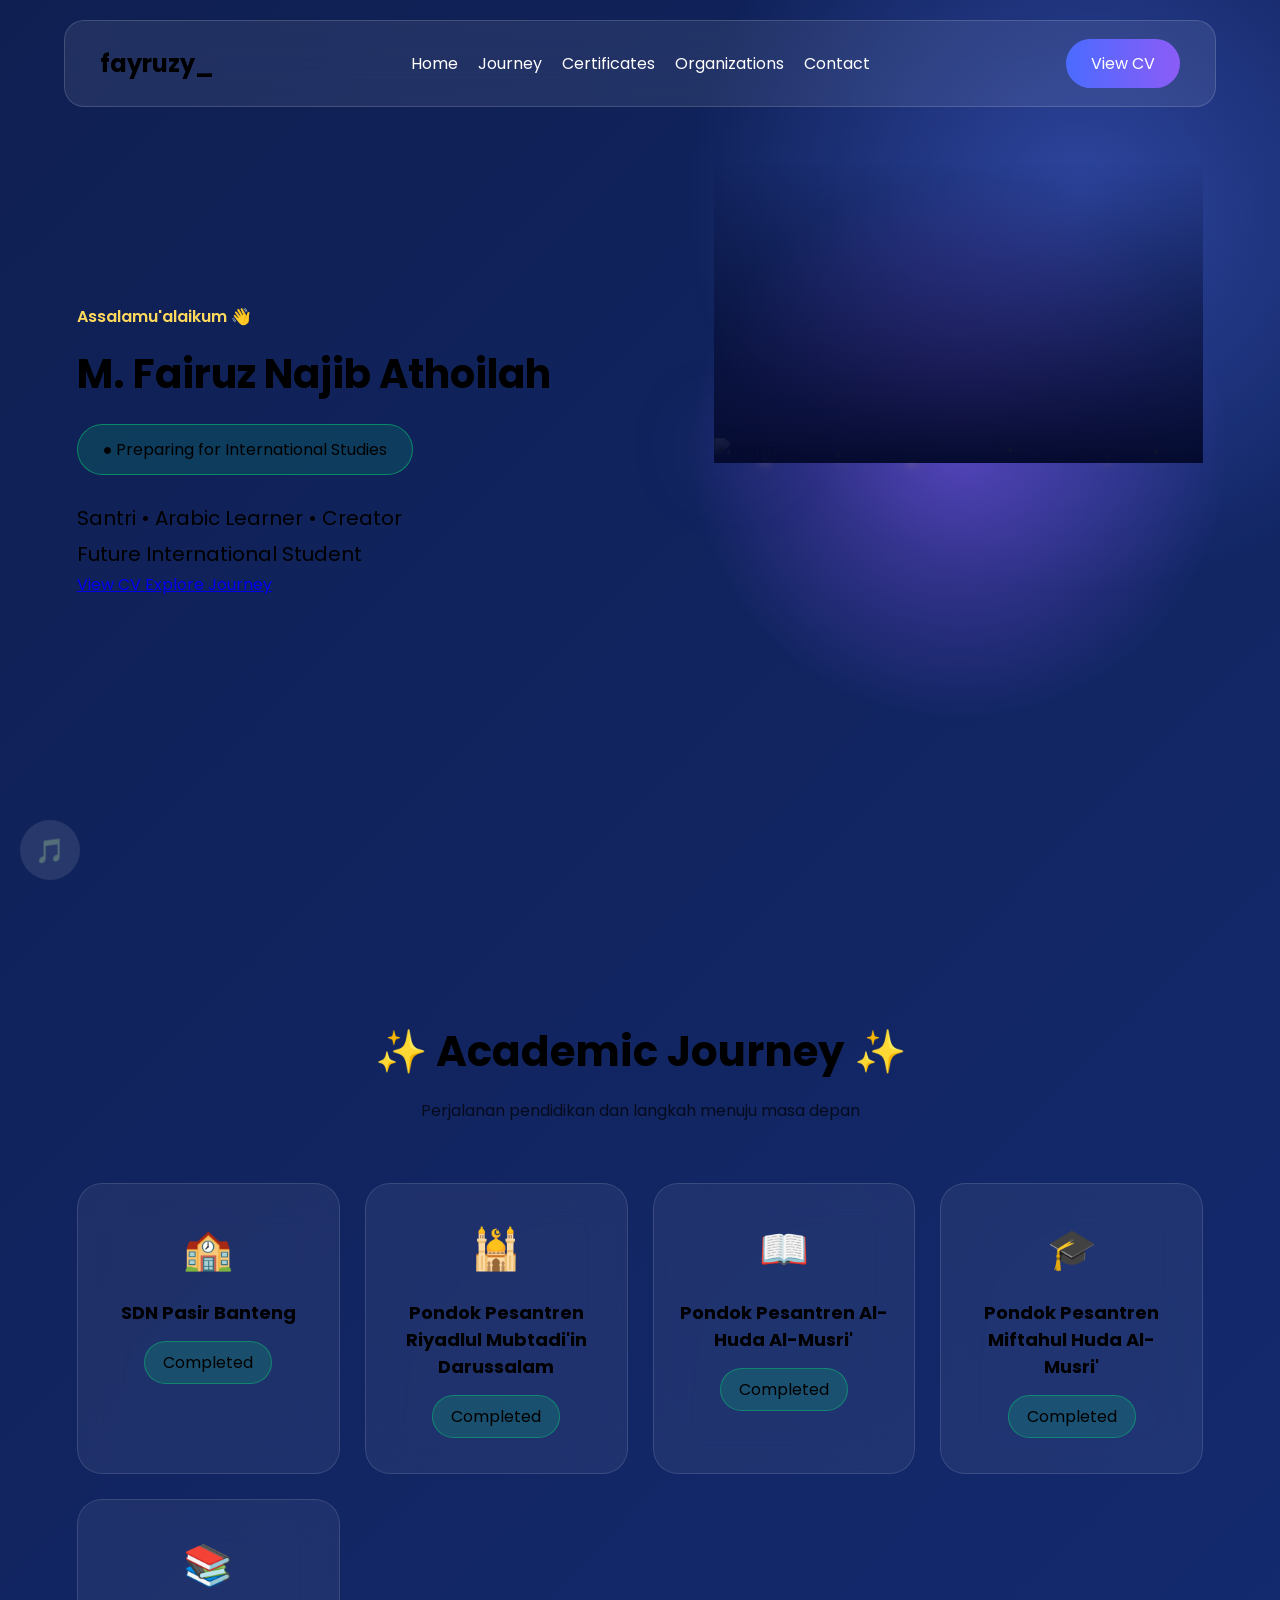
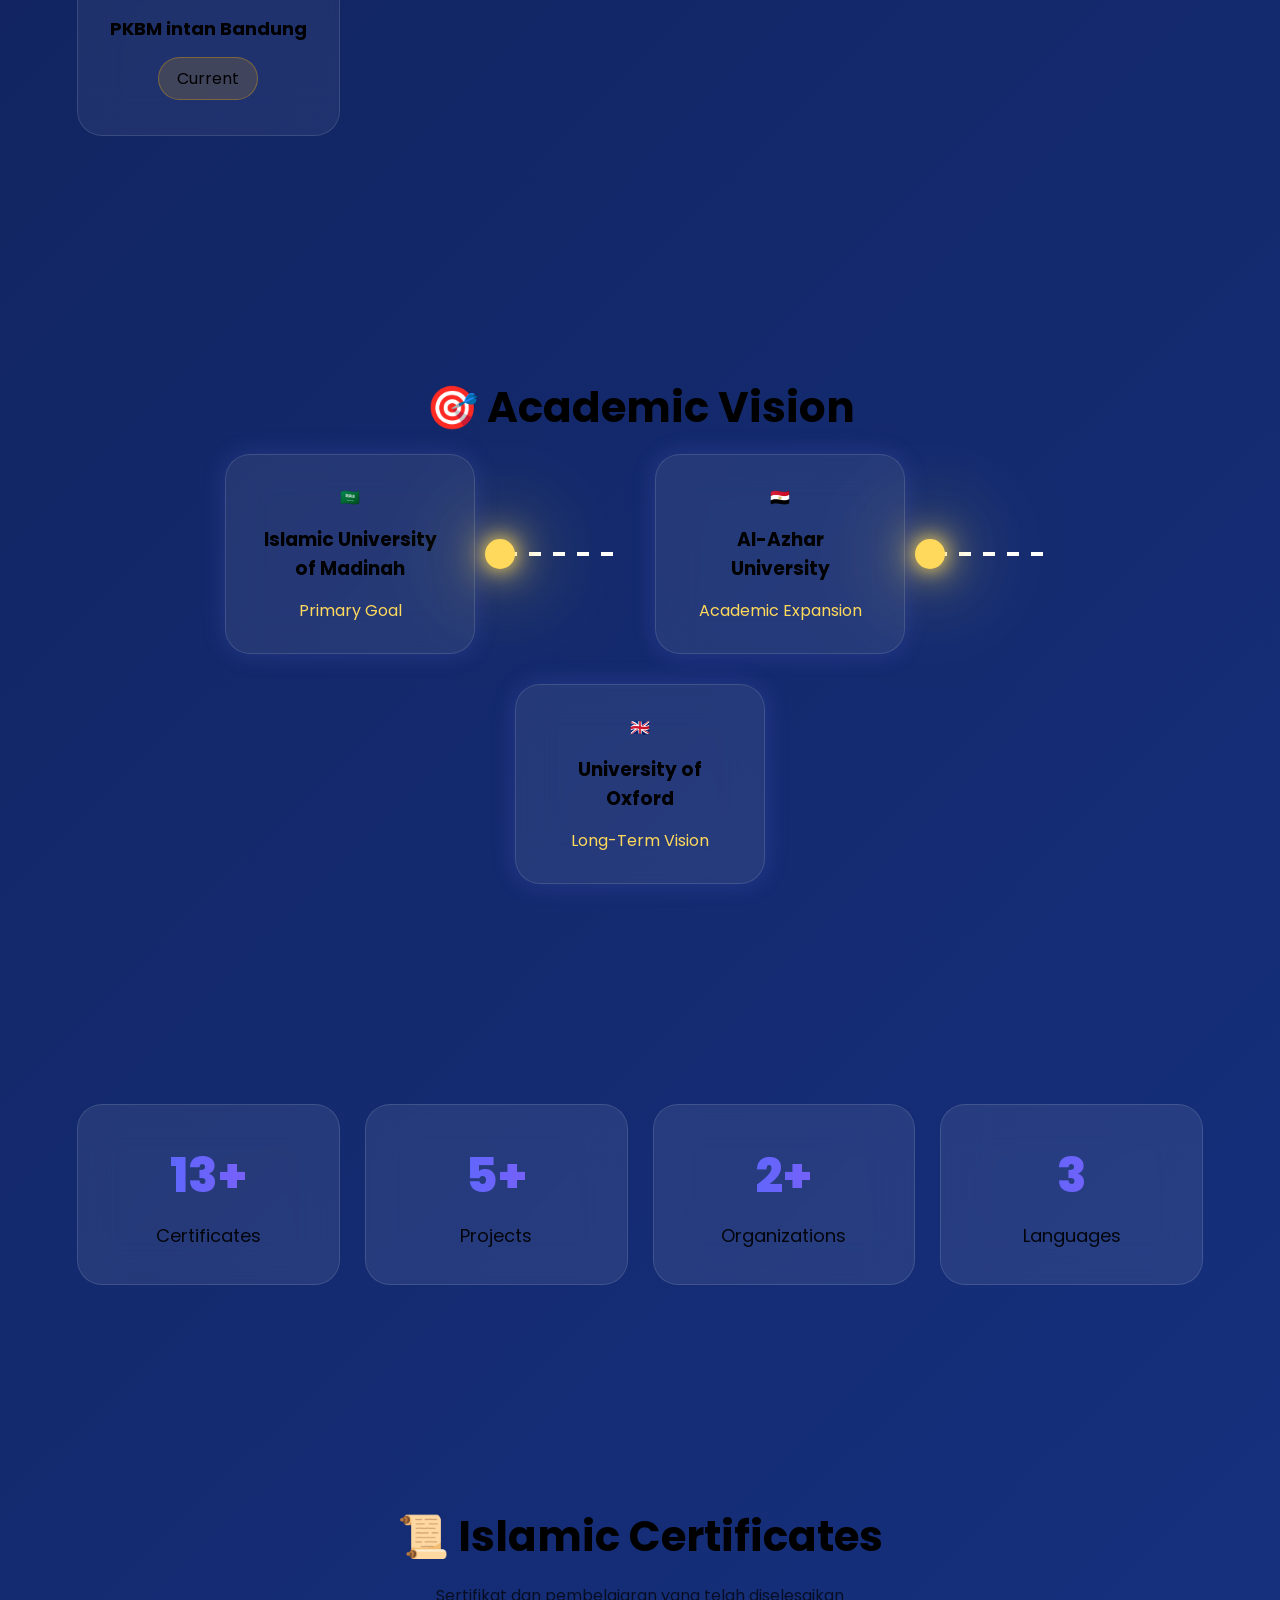
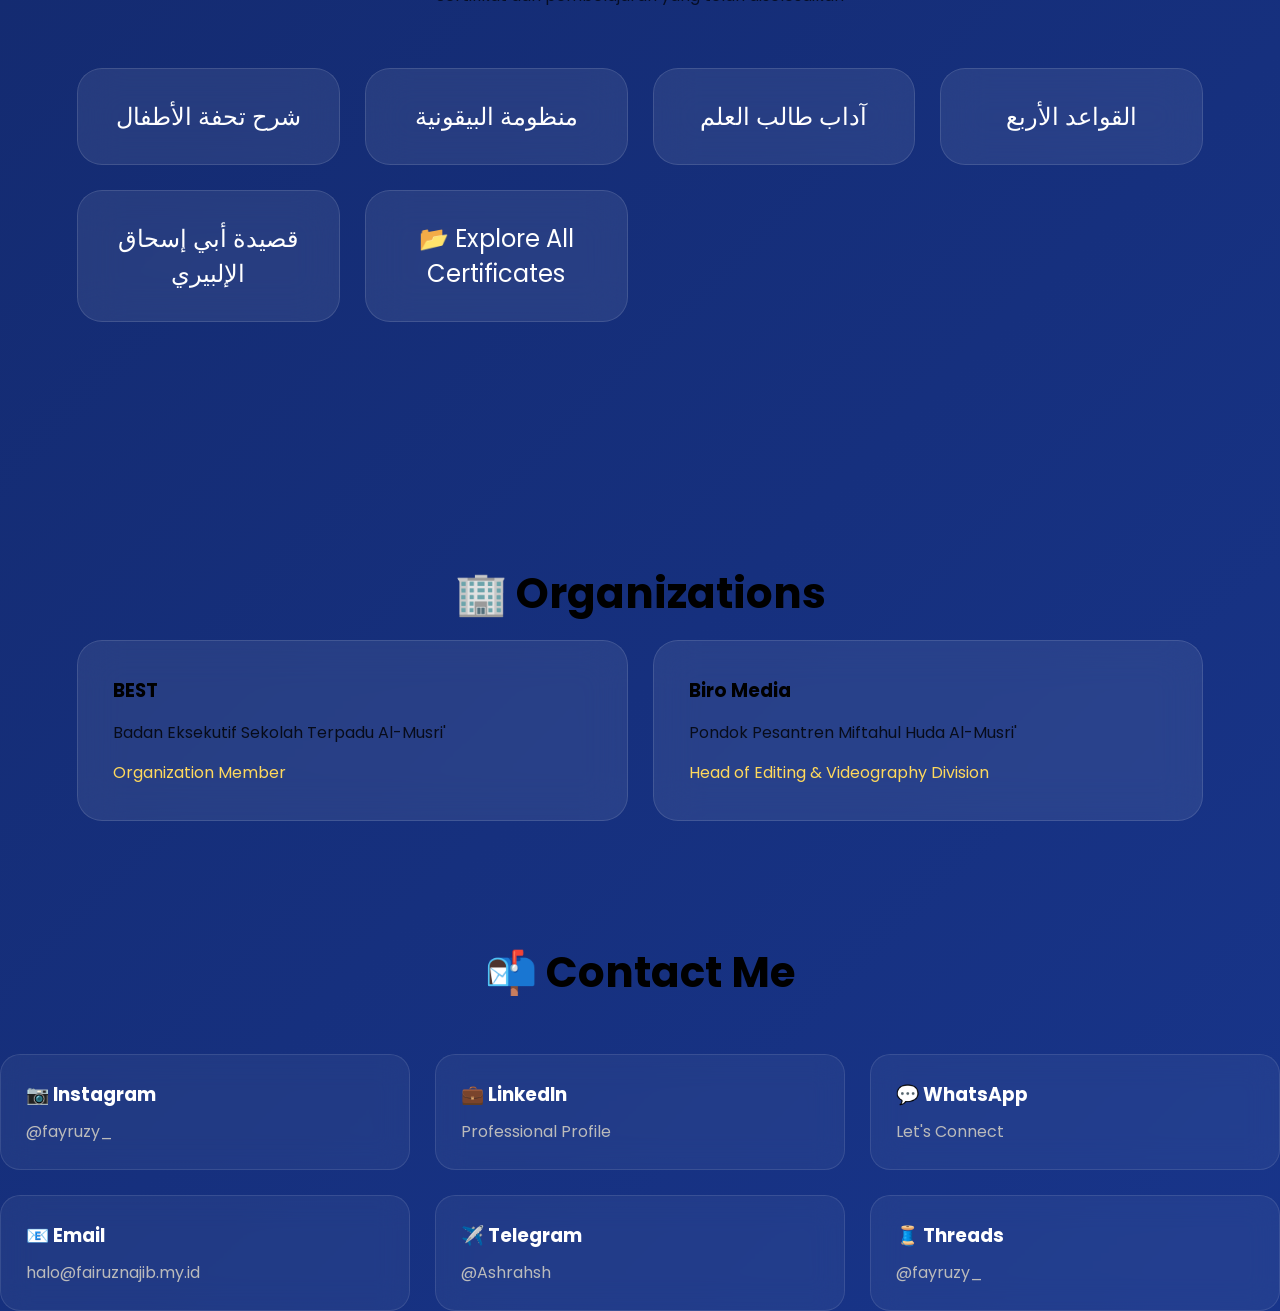
==== index.html @ e0021a19 "Update index.html" ====
<!DOCTYPE html>
<html lang="en">

<head>

<meta charset="UTF-8">
<meta name="viewport" content="width=device-width, initial-scale=1.0">

<title>FAYRUZY_Portfolio</title>

<link rel="stylesheet" href="style.css">

<link href="https://fonts.googleapis.com/css2?family=Poppins:wght@300;400;500;600;700;800&display=swap" rel="stylesheet">

</head>

<body>

<nav class="navbar">

<div class="logo">
  fayruzy_

</div>

<button class="menu-toggle">
☰
</button>

<ul class="menu">

<li>
<a href="#home">Home</a>
</li>

<li>
<a href="#journey">Journey</a>
</li>

<li>
<a href="#certificates">Certificates</a>
</li>

<li>
<a href="#organizations">Organizations</a>
</li>

<li>
<a href="#contact">Contact</a>
</li>

</ul>

<a href="#" class="cv-btn">
View CV
</a>

</nav>

<section id="home" class="hero">

<div class="hero-left">

<p class="welcome">
Assalamu'alaikum 👋
</p>

<h2>
M. Fairuz Najib Athoilah
</h2>

<div class="status">
● Preparing for International Studies
</div>

<p class="desc">
Santri • Arabic Learner • Creator
<br>
Future International Student
</p>

<div class="hero-buttons">

<a href="#" class="primary-btn">
View CV
</a>

<a href="#journey" class="secondary-btn">
Explore Journey
</a>

  </div>

</div>

<div class="hero-right">

<div class="glow-circle"></div>

<img
src="Desain tanpa judul_20260612_205558_0000.png"
alt="Fairuz">


<div class="particles">
  <span></span>
  <span></span>
  <span></span>
  <span></span>
  <span></span>
  <span></span>
</div>


</div>

</section>
<section id="journey" class="journey hidden">

<h2 class="section-title">
✨ Academic Journey ✨
</h2>

<p class="section-subtitle">
Perjalanan pendidikan dan langkah menuju masa depan
</p>

<div class="journey-container">

<div class="journey-card">
<div class="journey-icon">🏫</div>
<h3>SDN Pasir Banteng</h3>
<span>Completed</span>
</div>

<div class="journey-card">
<div class="journey-icon">🕌</div>
<h3>Pondok Pesantren Riyadlul Mubtadi'in Darussalam</h3>
<span>Completed</span>
</div>

<div class="journey-card">
<div class="journey-icon">📖</div>
<h3>Pondok Pesantren Al-Huda Al-Musri'</h3>
<span>Completed</span>
</div>

<div class="journey-card">
<div class="journey-icon">🎓</div>
<h3>Pondok Pesantren Miftahul Huda Al-Musri'</h3>
<span>Completed</span>
</div>

<div class="journey-card current">
<div class="journey-icon">📚</div>
<h3>PKBM intan Bandung</h3>
<span>Current</span>
</div>

</div>

</section>

<section id="universities" class="universities hidden">

<h2 class="section-title">
🎯 Academic Vision
</h2>

<div class="roadmap">
<div class="roadmap-step active-step">
🇸🇦
<h3>Islamic University of Madinah</h3>
<p>Primary Goal</p>
</div>

<div class="roadmap-arrow"></div>

<div class="roadmap-step active-step">
🇪🇬
<h3>Al-Azhar University</h3>
<p>Academic Expansion</p>
</div>

<div class="roadmap-arrow"></div>

<div class="roadmap-step">
🇬🇧
<h3>University of Oxford</h3>
<p>Long-Term Vision</p>
</div>

</div>

</section>
<section class="stats">

<div class="stat-card">
<div class="stat-number">13+</div>
<div class="stat-label">Certificates</div>
</div>

<div class="stat-card">
<div class="stat-number">5+</div>
<div class="stat-label">Projects</div>
</div>

<div class="stat-card">
<div class="stat-number">2+</div>
<div class="stat-label">Organizations</div>
</div>

<div class="stat-card">
<div class="stat-number">3</div>
<div class="stat-label">Languages</div>
</div>

</section>

<section id="certificates" class="certificates hidden">

<h2 class="section-title">
📜 Islamic Certificates
</h2>

<p class="section-subtitle">
Sertifikat dan pembelajaran yang telah diselesaikan
</p>

<div class="certificate-grid">

<div class="certificate-card"
onclick="showCertificate('Tuhfatulathfal.jpg')">

شرح تحفة الأطفال

</div>

<div class="certificate-card"
onclick="showCertificate('Mandumatalbayquni.jpg')">

منظومة البيقونية

</div>

<div class="certificate-card"
onclick="showCertificate('Adabultalim.jpg')">

آداب طالب العلم

</div>

<div class="certificate-card"
onclick="showCertificate('Qowaidularba.jpg')">

القواعد الأربع

</div>

<div class="certificate-card"
onclick="showCertificate('Qasidatgilbiri.jpg')">

قصيدة أبي إسحاق الإلبيري

</div>
  <a href="https://drive.google.com/drive/folders/1Nbfjth_m51AcrKc5bXid5n-kTM0nkNeE"
target="_blank"
class="certificate-card">
📂 Explore All Certificates
  </a>

</div>

<div id="certificate-preview" style="display:none;">

<img id="certificate-image"
src=""
alt="Certificate">

</div>
  

  </section>
<section id="organizations" class="organizations hidden">

<h2 class="section-title">
🏢 Organizations
</h2>

<div class="org-grid">

<div class="org-card">

<h3>
BEST
</h3>

<p>
Badan Eksekutif Sekolah Terpadu Al-Musri'
</p>

<span>
Organization Member
</span>

</div>

<div class="org-card">

<h3>
Biro Media
</h3>

<p>
Pondok Pesantren Miftahul Huda Al-Musri'
</p>

<span>
Head of Editing & Videography Division
</span>

</div>

</div>

</section>
  <section id="contact" class="contact hidden">

<h2 class="section-title">
📬 Contact Me
</h2>

<div class="contact-grid">

<a href="https://www.instagram.com/fayruzy_?igsh=cDJweGs5dHlqMDMw"
target="_blank"
class="contact-card">
<h3>📷 Instagram</h3>
<p>@fayruzy_</p>
</a>

<a href="https://www.linkedin.com/in/fairuz-najib-023805388?utm_source=share_via&utm_content=profile&utm_medium=member_android"
target="_blank"
class="contact-card">
<h3>💼 LinkedIn</h3>
<p>Professional Profile</p>
</a>

<a href="https://wa.me/6281527556740"
target="_blank"
class="contact-card">
<h3>💬 WhatsApp</h3>
<p>Let's Connect</p>
</a>

<div class="contact-card">
<h3>📧 Email</h3>
<p>halo@fairuznajib.my.id</p>
</div>

<a href="https://t.me/Ashrahsh"
target="_blank"
class="contact-card">
<h3>✈️ Telegram</h3>
<p>@Ashrahsh</p>
</a>

<a href="https://www.threads.com/@fayruzy_"
target="_blank"
class="contact-card">
<h3>🧵 Threads</h3>
<p>@fayruzy_</p>
</a>

</div>

  </section>

<script>
const menuToggle = document.querySelector('.menu-toggle');
const menu = document.querySelector('.menu');

menuToggle.addEventListener('click', () => {
menu.classList.toggle('active');
});
</script>
  <audio id="bgMusic" loop>
    <source src="Hindia - Cincin Official Lyric Video.mp3" type="audio/mpeg">
  </audio>
  
<button id="musicBtn" class="music-btn">🎵</button>
  <script src="main.js"></script>


  <div class="stars"></div>

</body>

</html>
---- style.css ----
*{
margin:0;
padding:0;
box-sizing:border-box;
font-family:'Poppins',sans-serif;
}

body{
    background: linear-gradient(
        -45deg,
        #0a0f2c,
        #162d73,
        #1b3c9d,
        #0f1f52
    );

    background-size: 400% 400%;

    animation: gradientFlow 15s ease infinite;
}

body::before{
content:'';
position:fixed;
width:800px;
height:800px;
right:-200px;
top:-200px;

background:radial-gradient(
circle,
rgba(90,120,255,.4),
transparent 70%
);

z-index:-1;
}

.navbar{
position:fixed;
top:20px;
left:50%;
transform:translateX(-50%);

width:90%;

display:flex;
justify-content:space-between;
align-items:center;

padding:18px 35px;

background:rgba(255,255,255,.08);

backdrop-filter:blur(20px);

border:1px solid rgba(255,255,255,.15);

border-radius:20px;

z-index:999;
}

.logo{
font-size:24px;
font-weight:700;
}

.menu{
display:flex;
gap:20px;
list-style:none;
}

.cv-btn{
text-decoration:none;
color:white;

padding:12px 25px;

border-radius:50px;

background:linear-gradient(
90deg,
#4b6bff,
#8b5cf6
);
}

.hero{
min-height:100vh;

display:grid;
grid-template-columns:1.1fr 0.9fr;
  gap:40px;

align-items:center;

padding:120px 6%;

overflow:hidden;
}

.hero-left{
max-width:600px;
}

.welcome{
color:#ffd95c;
font-weight:600;
margin-bottom:15px;
}

.hero-left h1{
font-size:90px;
font-weight:800;

text-shadow:
0 0 20px #4b6bff,
0 0 50px #4b6bff;
}

.hero-left h2{
font-size:40px;
margin-bottom:20px;
}

.status{
display:inline-block;

padding:12px 25px;

border-radius:50px;

background:rgba(0,255,120,.12);

border:1px solid rgba(0,255,120,.4);

margin-bottom:25px;
}

.desc{
font-size:20px;
line-height:1.8;
}

.hero-right img{
width:380px;
max-width:100%;
position:relative;
z-index:2;

filter:
drop-shadow(0 0 40px #6c63ff);
}

filter:
drop-shadow(0 0 40px #6c63ff);
}

.hero-right{
position:relative;
width:520px;
height:600px;
display:flex;
justify-content:center;
align-items:center;
  overflow:hidden;
}
.hero-right::after{
    content:"";

    position:absolute;

    left:0;
    right:0;
    bottom:0;

    height:300px;

    background:linear-gradient(
        to bottom,
        transparent,
        #050b2f
    );

    z-index:3;

    pointer-events:none;
}

.glow-circle{
position:absolute;

width:550px;
height:550px;

background:
radial-gradient(
circle,
rgba(140,90,255,.5),
transparent 70%
);

border-radius:50%;

top:50%;
left:50%;

transform:translate(-50%,-50%);

z-index:-1;
}

.hero-right{
position:relative;
}

.dream-card{
position:absolute;

width:220px;

padding:18px;

border-radius:20px;

background:
rgba(255,255,255,.08);

backdrop-filter:blur(20px);

border:
1px solid rgba(255,255,255,.15);

box-shadow:
0 0 25px rgba(120,120,255,.2);
}

.dream-card span{
opacity:.7;
font-size:14px;
}

.card-1{
right:10px;
top:80px;
}

.card-2{
right:0;
top:240px;
}

.card-3{
right:10px;
top:400px;
}

@media screen and (max-width: 768px){

.navbar{
padding:15px;
}

.menu{
display:none;
}

.logo{
font-size:20px;
}

.cv-btn{
padding:10px 16px;
font-size:14px;
}

.hero{
display:flex;
flex-direction:column;
justify-content:center;
align-items:center;
text-align:center;

padding:120px 20px 60px;
}

.hero-left{
max-width:100%;
}

.hero-left h1{
font-size:58px;
line-height:1;
}

.hero-left h2{
font-size:26px;
}

.desc{
font-size:18px;
}

.hero-right{
width:100%;
height:auto;

display:flex;
flex-direction:column;
align-items:center;

margin-top:40px;
}

.hero-right img{
width:260px;
position:relative;
}

.glow-circle{
width:320px;
height:320px;
}

.dream-card{
position:relative !important;

width:260px;

top:auto !important;
right:auto !important;
left:auto !important;

margin-top:15px;
}

.hero-buttons{
justify-content:center;
}

}
.journey{
padding:120px 6%;
}

.section-title{
text-align:center;
font-size:42px;
margin-bottom:15px;
}

.section-subtitle{
text-align:center;
opacity:.7;
margin-bottom:60px;
}

.journey-container{
display:grid;
grid-template-columns:
repeat(auto-fit,minmax(220px,1fr));

gap:25px;
}

.journey-card{
background:
rgba(255,255,255,.06);

backdrop-filter:blur(20px);

border:
1px solid rgba(255,255,255,.12);

border-radius:25px;

padding:35px 25px;

text-align:center;

transition:.4s;
}

.journey-card:hover{
transform:
translateY(-10px);

box-shadow:
0 0 30px rgba(100,120,255,.5);
}

.journey-icon{
font-size:40px;
margin-bottom:20px;
}

.journey-card h3{
font-size:18px;
margin-bottom:15px;
}

.journey-card span{
display:inline-block;

padding:8px 18px;

border-radius:30px;

background:
rgba(0,255,120,.15);

border:
1px solid rgba(0,255,120,.3);
}

.current span{
background:
rgba(255,180,0,.15);

border:
1px solid rgba(255,180,0,.3);
}

.universities{
padding:100px 6%;
}

.uni-card{
margin-bottom:30px;

padding:25px;

background:
rgba(255,255,255,.06);

border-radius:20px;

border:
1px solid rgba(255,255,255,.1);
}

.uni-header{
display:flex;
justify-content:space-between;

margin-bottom:15px;
font-weight:600;
}

.progress{
height:12px;

background:
rgba(255,255,255,.1);

border-radius:30px;

overflow:hidden;
}

.progress-fill{
height:100%;
border-radius:30px;
}

.madinah{
width:90%;
background:#34d399;
}

.azhar{
width:75%;
background:#3b82f6;
}

.oxford{
width:55%;
background:#8b5cf6;
}

.stats{

padding:100px 6%;

display:grid;

grid-template-columns:
repeat(auto-fit,minmax(220px,1fr));

gap:25px;
}

.stat-card{

background:
rgba(255,255,255,.08);

backdrop-filter:blur(20px);

border:
1px solid rgba(255,255,255,.12);

border-radius:25px;

padding:35px;

text-align:center;

transition:.4s;
}

.stat-card:hover{

transform:
translateY(-8px);

box-shadow:
0 0 35px rgba(120,120,255,.4);

}

.stat-number{

font-size:48px;
font-weight:800;

background:
linear-gradient(
90deg,
#4b6bff,
#8b5cf6
);

-webkit-background-clip:text;
-webkit-text-fill-color:transparent;

margin-bottom:10px;
}

.stat-label{

font-size:18px;
opacity:.9;

}

.certificates{
padding:120px 6%;
}

.certificate-grid{

display:grid;

grid-template-columns:
repeat(auto-fit,minmax(250px,1fr));

gap:25px;
}

.certificate-card{

padding:30px;

border-radius:25px;

background:
rgba(255,255,255,.08);

backdrop-filter:blur(20px);

border:
1px solid rgba(255,255,255,.12);

font-size:24px;

text-align:center;

transition:.4s;
text-decoration:none;
color:white;

display:flex;
align-items:center;
justify-content:center;
}

.certificate-card:hover{

transform:
translateY(-8px);

box-shadow:
0 0 30px rgba(120,120,255,.4);
}
.certificate-card:visited{
color:white;
}

.certificate-card:hover{
color:white;
}


.organizations{
padding:120px 6%;
}

.org-grid{

display:grid;

grid-template-columns:
repeat(auto-fit,minmax(300px,1fr));

gap:25px;
}

.org-card{

padding:35px;

border-radius:25px;

background:
rgba(255,255,255,.08);

backdrop-filter:blur(20px);

border:
1px solid rgba(255,255,255,.12);

transition:.4s;
}

.org-card:hover{

transform:
translateY(-8px);

box-shadow:
0 0 30px rgba(120,120,255,.4);

}

.org-card h3{
margin-bottom:15px;
}

.org-card p{
margin-bottom:15px;
opacity:.8;
}

.org-card span{
color:#ffd95c;
}

html{
scroll-behavior:smooth;
}

.menu a,
.menu a:visited{

color:white;

text-decoration:none;

transition:.3s;

}

.menu a:hover{

color:#ffd95c;

}

.hidden{

opacity:0;

transform:translateY(50px);

transition:
all 1s ease;

}

.show{

opacity:1;

transform:translateY(0);

}

.universities{
padding:120px 8%;
text-align:center;
}

.roadmap{
display:flex;
justify-content:center;
align-items:center;
gap:30px;
flex-wrap:wrap;
}

.roadmap-step{

width:250px;

padding:30px;

border-radius:25px;

background:rgba(255,255,255,.08);

backdrop-filter:blur(20px);

border:1px solid rgba(255,255,255,.12);

box-shadow:0 0 25px rgba(120,120,255,.2);

transition:.4s;
}

.roadmap-step:hover{
transform:translateY(-10px);
}

.roadmap-step h3{
margin:15px 0;
}

.roadmap-step p{
color:#ffd95c;
}

.roadmap-arrow{

width:120px;

height:4px;

background:
repeating-linear-gradient(
90deg,
#ffffff 0 12px,
transparent 12px 24px
);
position:relative;
overflow:hidden;
animation:moveArrow 1s linear infinite;
}

.roadmap-arrow{

width:120px;

height:4px;

background:
repeating-linear-gradient(
90deg,
#ffffff 0 12px,
transparent 12px 24px
);

position:relative;

overflow:visible;

animation:moveArrow 1s linear infinite;

}

.roadmap-arrow::after{

content:"";

position:absolute;

z-index:10;

top:50%;

left:-20px;

width:30px;
height:30px;

background:#ffd95c;

border-radius:50%;

transform:translateY(-50%);

box-shadow:
0 0 20px #ffd95c,
0 0 40px #ffd95c,
0 0 80px #ffd95c,
0 0 120px #ffd95c;

animation:moveDot 2.5s linear infinite;

}
@keyframes moveArrow{

from{
background-position:0 0;
}

to{
background-position:24px 0;
}

}

@keyframes moveDot{

0%{
left:-20px;
}

100%{
left:140px;
}

}

.hero-right{
position:relative;
overflow:visible;
}

.particles{
position:absolute;
inset:0;
pointer-events:none;
}

.particles span{
position:absolute;

width:4px;
height:4px;

background:#ffd95c;
border-radius:50%;

box-shadow:
0 0 10px #ffd95c,
0 0 20px #ffb347;

animation:floatParticle 6s linear infinite;
}

.particles span:nth-child(1){
left:10%;
top:80%;
animation-delay:0s;
}

.particles span:nth-child(2){
left:25%;
top:60%;
animation-delay:1s;
}

.particles span:nth-child(3){
left:40%;
top:85%;
animation-delay:2s;
}

.particles span:nth-child(4){
left:60%;
top:40%;
animation-delay:3s;
}

.particles span:nth-child(5){
left:80%;
top:70%;
animation-delay:4s;
}

.particles span:nth-child(6){
left:90%;
top:50%;
animation-delay:5s;
}

@keyframes floatParticle{

0%{
transform:translateY(0);
opacity:0;
}

20%{
opacity:1;
}

100%{
transform:translateY(-120px);
opacity:0;
}

}
}
@media (max-width: 768px){

    .hero{
        grid-template-columns:1fr;
        text-align:center;
    }

    .hero-left{
        max-width:100%;
    }

    .hero-right{
        width:100%;
        margin-top:20px;
    }

    .hero-right img{
        max-width:300px;
    }

}
.menu-toggle{
display:none;
background:none;
border:none;
color:white;
font-size:28px;
cursor:pointer;
}

@media (max-width:768px){

.menu{
display:none;
}

.menu-toggle{
display:block;
}

.cv-btn{
display:none;
}

}

@media screen and (max-width:768px){

.hero{
grid-template-columns:1fr;
text-align:center;
}

.menu{
display:none;
}

.menu-toggle{
display:block;
}

.cv-btn{
display:none;
}

.hero-right{
margin-top:40px;
}
.hero-right{
margin-top:40px;
}

.menu.active{
display:flex;
flex-direction:column;

position:absolute;
top:80px;
left:20px;
right:20px;

background:rgba(20,20,60,.95);

padding:20px;

border-radius:15px;

gap:15px;

z-index:1000;
}

}

}
.contact{
padding:120px 8%;
text-align:center;
}

.contact-grid{
display:grid;
grid-template-columns:repeat(3,1fr);
gap:25px;
margin-top:50px;
}

.contact-card{
background:rgba(255,255,255,.05);
border:1px solid rgba(255,255,255,.1);
border-radius:20px;
padding:25px;
text-decoration:none;
color:white;
backdrop-filter:blur(15px);
transition:.3s;
}

.contact-card:hover{
transform:translateY(-8px);
border-color:#4b6bff;
box-shadow:0 0 25px rgba(75,107,255,.35);
}

.contact-card h3{
margin-bottom:10px;
}

.contact-card p{
color:#bbb;
}



.email-card p{
font-size:20px;
color:#ffd95c;
}

@media(max-width:768px){

.contact-grid{
grid-template-columns:1fr;
}

.email-card{
grid-column:auto;
}

}
#certificate-preview{
margin-top:40px;
text-align:center;
}

#certificate-image{
max-width:100%;
width:800px;
border-radius:20px;
border:1px solid rgba(255,255,255,.15);
box-shadow:0 0 30px rgba(75,107,255,.3);
}

a,
button,
.certificate-card,
.org-card,
.contact-card,
.cv-btn,
.journey-card,
.roadmap-step,
.stat-card{
transition:transform .15s ease;

}

a:active,
button:active,
.certificate-card:active,
.org-card:active,
.contact-card:active,
.cv-btn:active,
.journey-card:active,
.roadmap-step:active,
.stat-card:active{

transform:scale(.96);

}
.music-btn{
position:fixed;
left:20px;
bottom:20px;

width:60px;
height:60px;

border:none;
border-radius:50%;

background:rgba(255,255,255,.1);
backdrop-filter:blur(15px);

color:white;
font-size:24px;

z-index:9999;
cursor:pointer;
}
@keyframes gradientFlow{

    0%{
        background-position:0% 50%;
    }

    50%{
        background-position:100% 50%;
    }

    100%{
        background-position:0% 50%;
    }

}
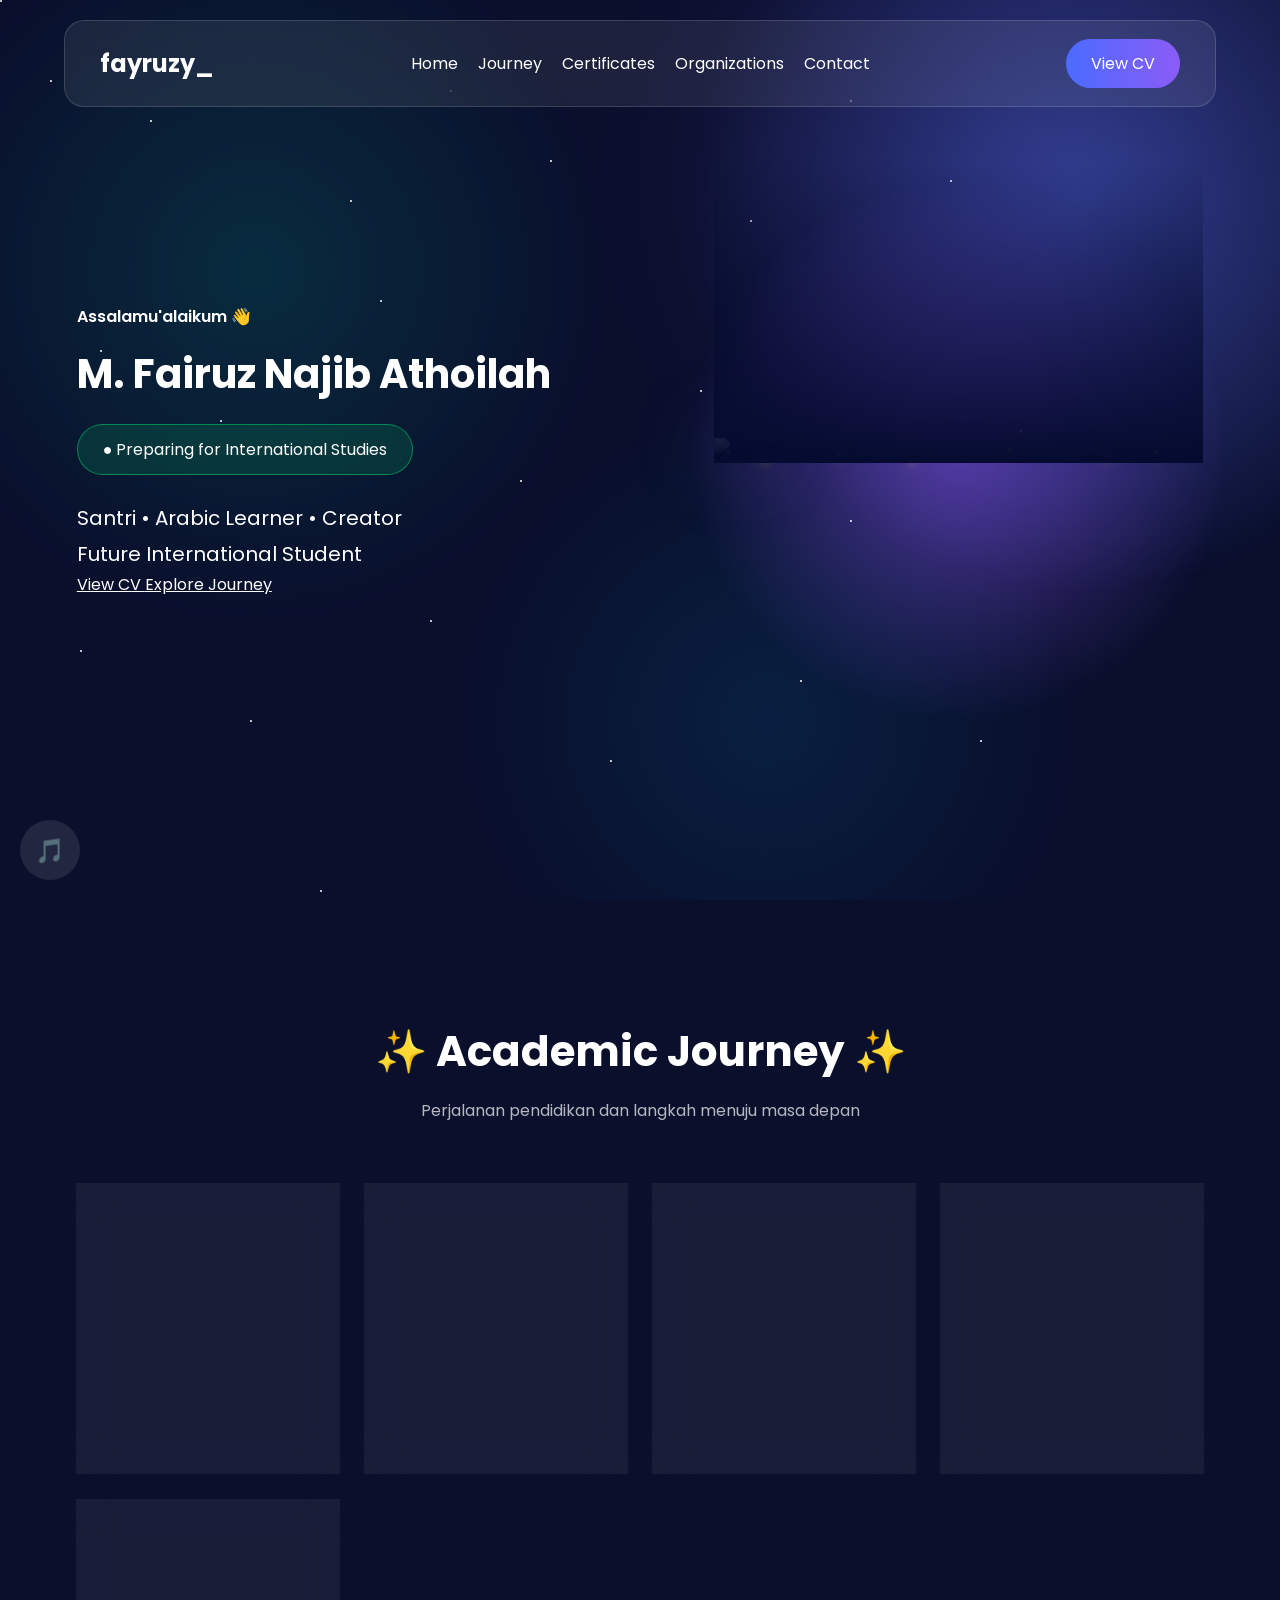
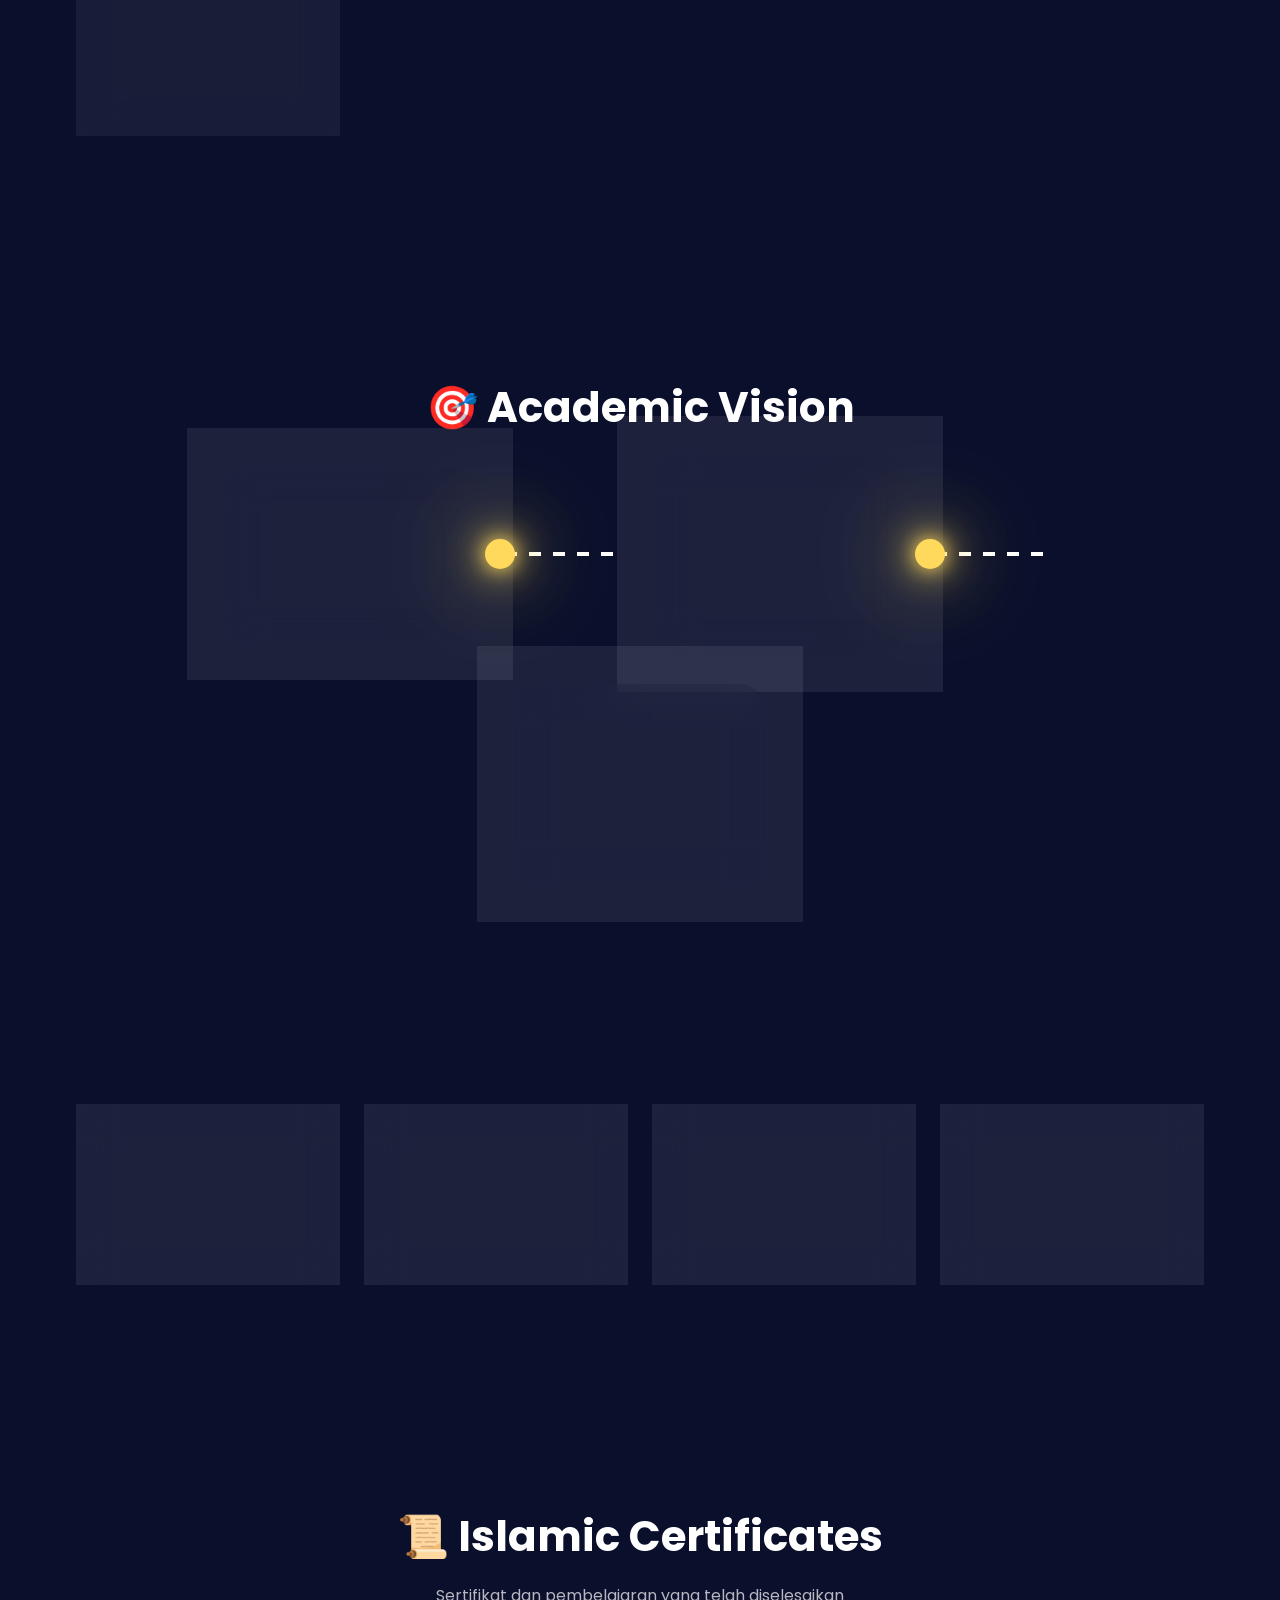
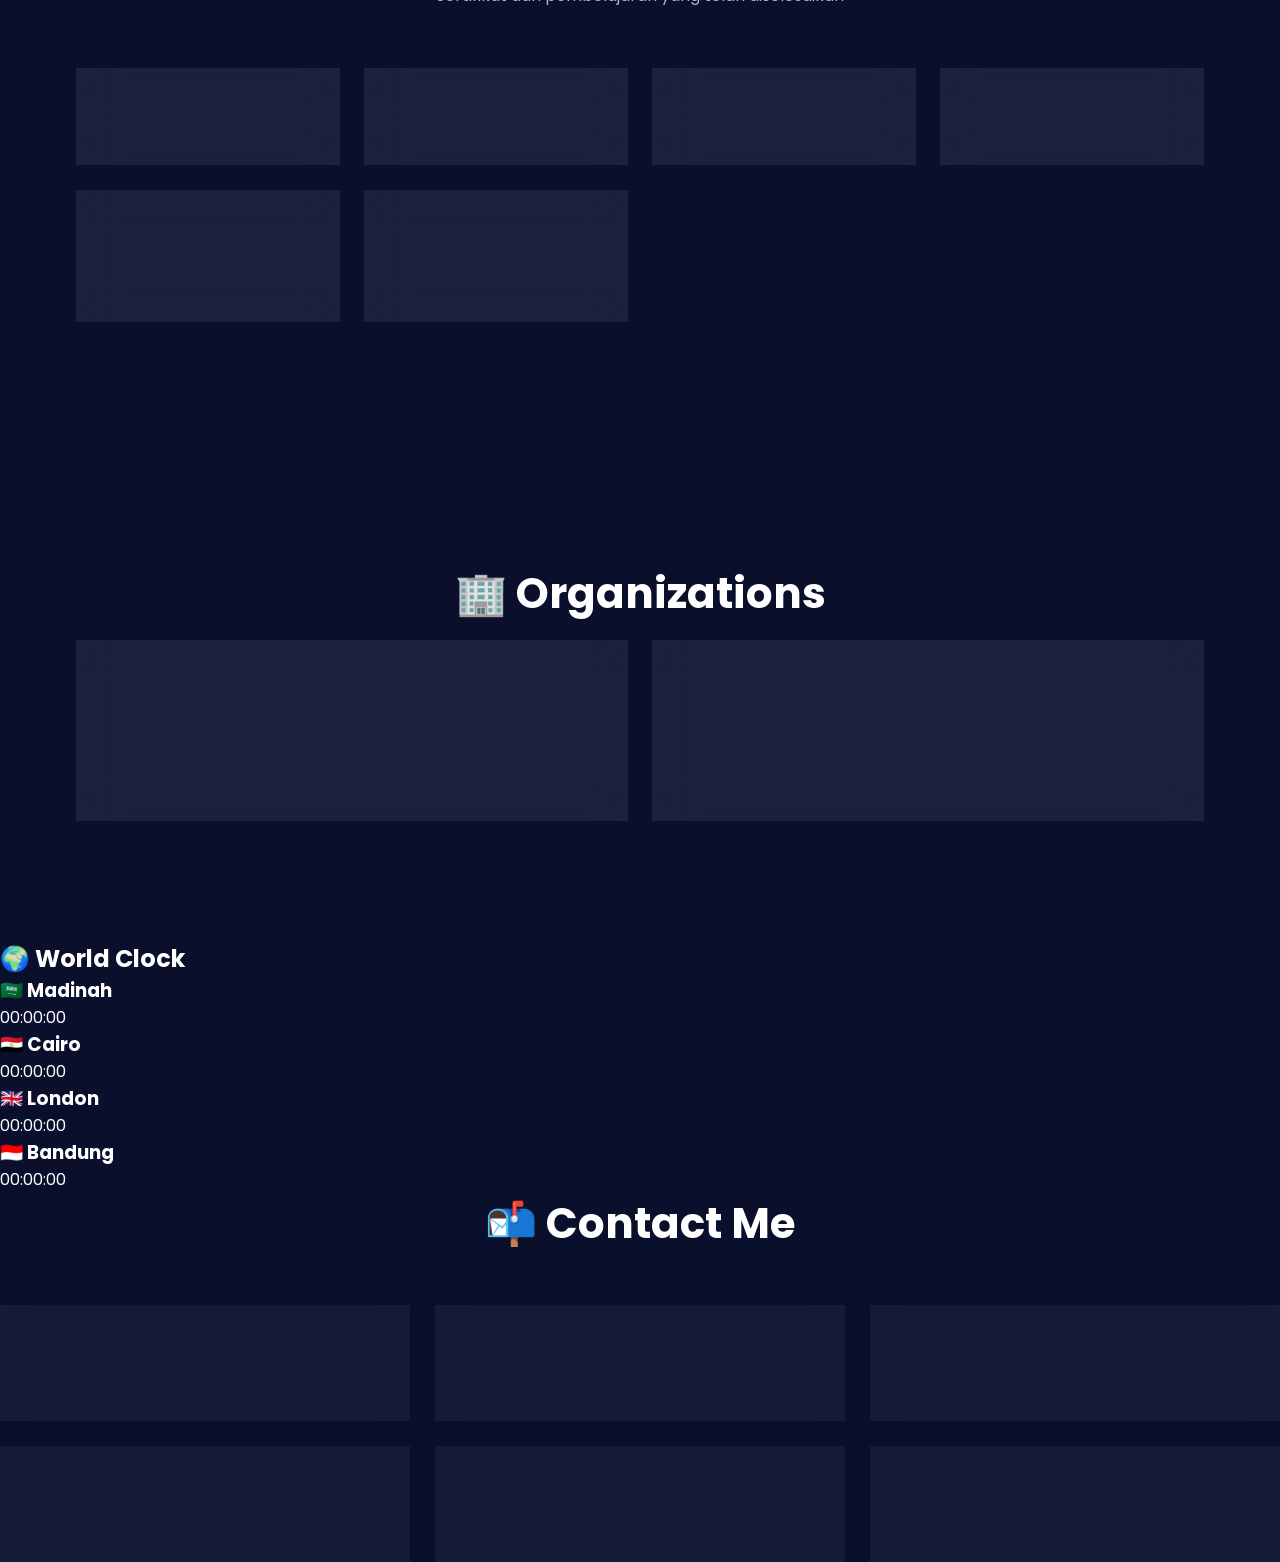
==== commit 2db04a0b: "Update onclick event for certificate card" ====
--- a/index.html
+++ b/index.html
@@ -168,23 +168,22 @@
 </h2>
 
 <div class="roadmap">
-<div class="roadmap-step active-step">
-🇸🇦
+<div class="roadmap-step step1">
 <h3>Islamic University of Madinah</h3>
 <p>Primary Goal</p>
 </div>
 
-<div class="roadmap-arrow"></div>
-
-<div class="roadmap-step active-step">
+<div class="roadmap-arrow arrow1"></div>
+
+<div class="roadmap-step step2">
 🇪🇬
 <h3>Al-Azhar University</h3>
 <p>Academic Expansion</p>
 </div>
 
-<div class="roadmap-arrow"></div>
-
-<div class="roadmap-step">
+<div class="roadmap-arrow arrow2"></div>
+
+<div class="roadmap-step step3">
 🇬🇧
 <h3>University of Oxford</h3>
 <p>Long-Term Vision</p>
@@ -258,7 +257,7 @@
 </div>
 
 <div class="certificate-card"
-onclick="showCertificate('Qasidatgilbiri.jpg')">
+onclick="showCertificate('Qasidatalilbiri.jpg')">
 
 قصيدة أبي إسحاق الإلبيري
 
@@ -324,6 +323,35 @@
 </div>
 
 </section>
+  <section class="world-clock">
+
+<h2>🌍 World Clock</h2>
+
+<div class="clock-grid">
+
+<div class="clock-card">
+<h3>🇸🇦 Madinah</h3>
+<p id="saudi-time">00:00:00</p>
+</div>
+
+<div class="clock-card">
+<h3>🇪🇬 Cairo</h3>
+<p id="egypt-time">00:00:00</p>
+</div>
+
+<div class="clock-card">
+<h3>🇬🇧 London</h3>
+<p id="london-time">00:00:00</p>
+</div>
+
+<div class="clock-card">
+<h3>🇮🇩 Bandung</h3>
+<p id="indo-time">00:00:00</p>
+</div>
+
+</div>
+
+  </section>
   <section id="contact" class="contact hidden">
 
 <h2 class="section-title">
--- a/style.css
+++ b/style.css
@@ -6,19 +6,10 @@
 }
 
 body{
-    background: linear-gradient(
-        -45deg,
-        #0a0f2c,
-        #162d73,
-        #1b3c9d,
-        #0f1f52
-    );
-
-    background-size: 400% 400%;
-
-    animation: gradientFlow 15s ease infinite;
-}
-
+background:#0a0f2c;
+}
+
+    
 body::before{
 content:'';
 position:fixed;
@@ -114,6 +105,7 @@
 .hero-left h1{
 font-size:90px;
 font-weight:800;
+ color:white;
 
 text-shadow:
 0 0 20px #4b6bff,
@@ -123,6 +115,7 @@
 .hero-left h2{
 font-size:40px;
 margin-bottom:20px;
+color:white;
 }
 
 .status{
@@ -142,6 +135,7 @@
 .desc{
 font-size:20px;
 line-height:1.8;
+ color:#e5e7eb;
 }
 
 .hero-right img{
@@ -809,6 +803,13 @@
 
 animation:moveDot 2.5s linear infinite;
 
+}
+.arrow1::after{
+animation-delay:0s;
+}
+
+.arrow2::after{
+animation-delay:1.25s;
 }
 @keyframes moveArrow{
 
@@ -1124,18 +1125,198 @@
 z-index:9999;
 cursor:pointer;
 }
-@keyframes gradientFlow{
-
-    0%{
-        background-position:0% 50%;
+.logo,
+.welcome,
+.hero-left h1,
+.hero-left h2,
+.status,
+.desc,
+.section-title,
+.section-subtitle,
+.journey-card,
+.journey-card h3,
+.journey-card span,
+.roadmap-step,
+.roadmap-step h3,
+.roadmap-step p,
+.stat-label,
+.org-card,
+.org-card h3,
+.org-card p,
+.org-card span,
+.contact-card,
+.contact-card h3,
+.contact-card p,
+.menu a,
+.cv-btn,
+a,
+p,
+h1,
+h2,
+h3,
+h4,
+h5,
+h6,
+span{
+color:white !important;
+}
+body::after{
+content:"";
+
+position:fixed;
+top:0;
+left:0;
+
+width:100%;
+height:100%;
+
+pointer-events:none;
+
+background:
+radial-gradient(circle at 20% 30%, rgba(0,255,200,.12), transparent 30%),
+radial-gradient(circle at 80% 20%, rgba(120,80,255,.15), transparent 35%),
+radial-gradient(circle at 60% 80%, rgba(0,180,255,.10), transparent 30%);
+
+animation:auroraMove 15s ease-in-out infinite;
+
+z-index:-2;
+}
+
+@keyframes auroraMove{
+
+0%{
+transform:translate(0,0);
+}
+
+50%{
+transform:translate(-30px,20px);
+}
+
+100%{
+transform:translate(0,0);
+}
+
     }
-
-    50%{
-        background-position:100% 50%;
+.stars{
+position:fixed;
+top:0;
+left:0;
+
+width:100%;
+height:100%;
+
+pointer-events:none;
+z-index:-1;
+overflow:hidden;
+}
+
+.stars::before{
+content:"";
+
+position:absolute;
+top:0;
+left:0;
+
+width:2px;
+height:2px;
+
+background:white;
+border-radius:50%;
+
+box-shadow:
+50px 80px white,
+150px 120px white,
+250px 60px white,
+350px 200px white,
+450px 90px white,
+550px 160px white,
+650px 70px white,
+750px 220px white,
+850px 100px white,
+950px 180px white,
+
+100px 350px white,
+220px 420px white,
+380px 300px white,
+520px 480px white,
+700px 390px white,
+850px 520px white,
+1020px 430px white,
+
+80px 650px white,
+250px 720px white,
+430px 620px white,
+610px 760px white,
+800px 680px white,
+980px 740px white,
+
+120px 980px white,
+320px 890px white,
+500px 1020px white,
+720px 930px white,
+920px 1080px white,
+
+180px 1250px white,
+380px 1380px white,
+620px 1180px white,
+840px 1320px white,
+1050px 1450px white,
+
+90px 1600px white,
+300px 1720px white,
+550px 1580px white,
+760px 1800px white,
+980px 1680px white;
+
+animation:twinkle 1.2s infinite alternate;
+}
+animation:twinkle 1s infinite alternate;
+}
+
+@keyframes twinkle{
+
+from{
+opacity:.3;
+}
+
+to{
+opacity:1;
+}
+
+}
+.roadmap-step{
+position:relative;
+overflow:hidden;
+}
+
+@keyframes pulseCard{
+
+0%,100%{
+transform:scale(1);
+box-shadow:0 0 25px rgba(120,120,255,.2);
+}
+
+50%{
+transform:scale(1.08);
+box-shadow:
+0 0 20px #ffd95c,
+0 0 40px #ffd95c,
+0 0 80px rgba(255,217,92,.8);
+}
+
+}
+
+.step1{
+animation:pulseCard 6s infinite;
+animation-delay:0s;
+}
+
+.step2{
+animation:pulseCard 6s infinite;
+animation-delay:2s;
+}
+
+.step3{
+animation:pulseCard 6s infinite;
+animation-delay:4s;
     }
-
-    100%{
-        background-position:0% 50%;
-    }
-
-}
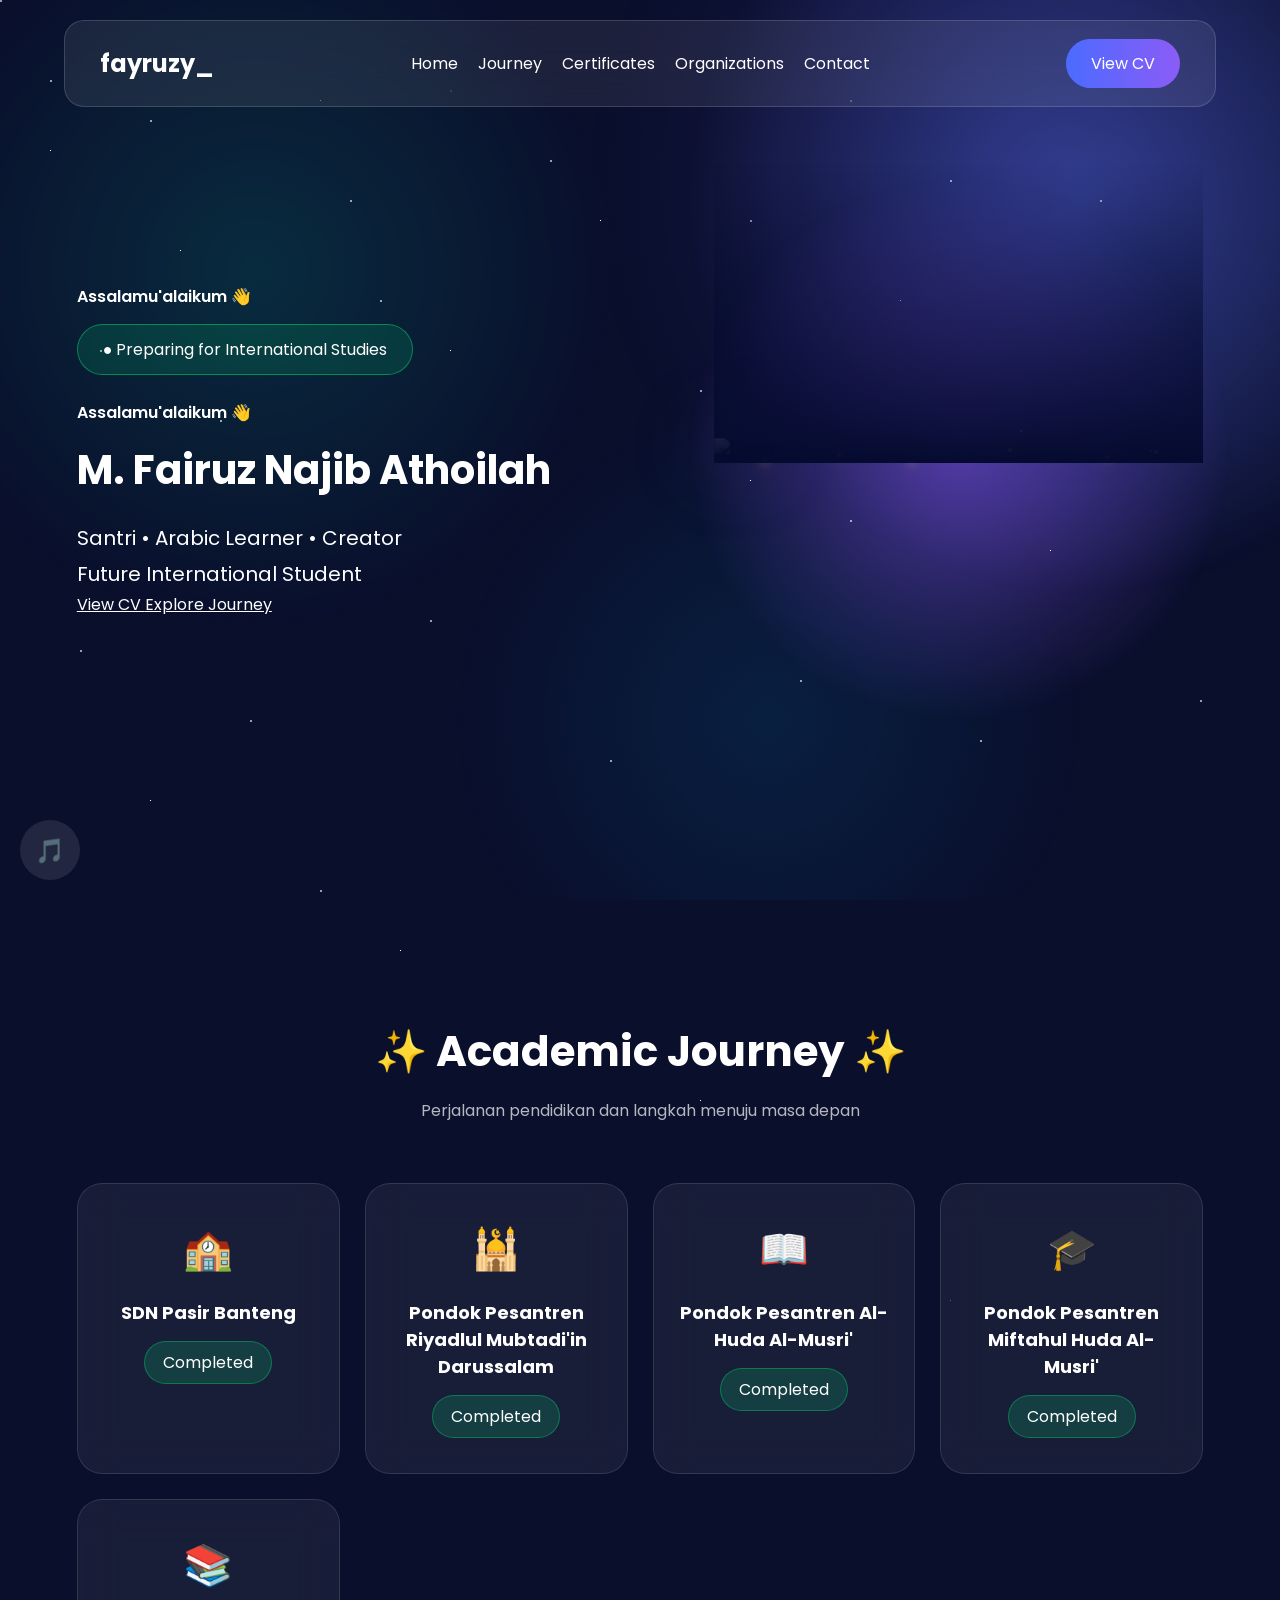
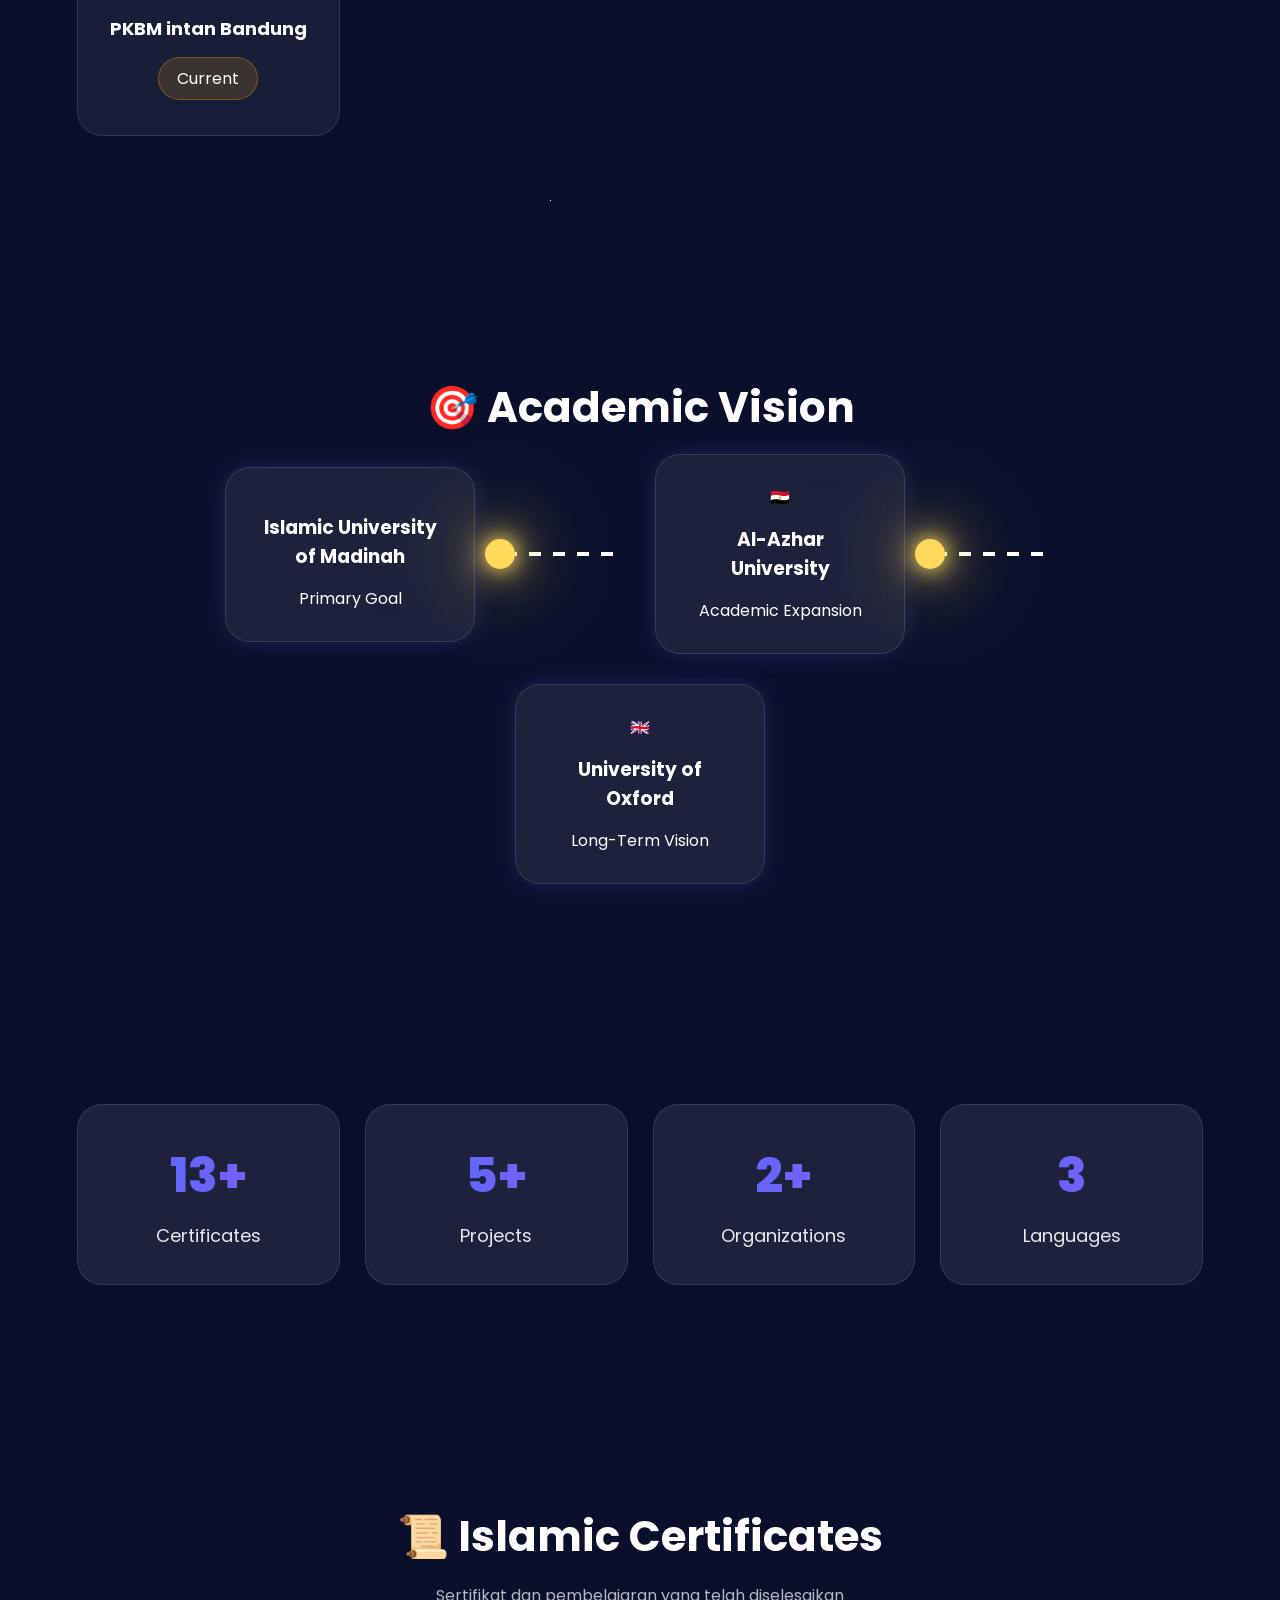
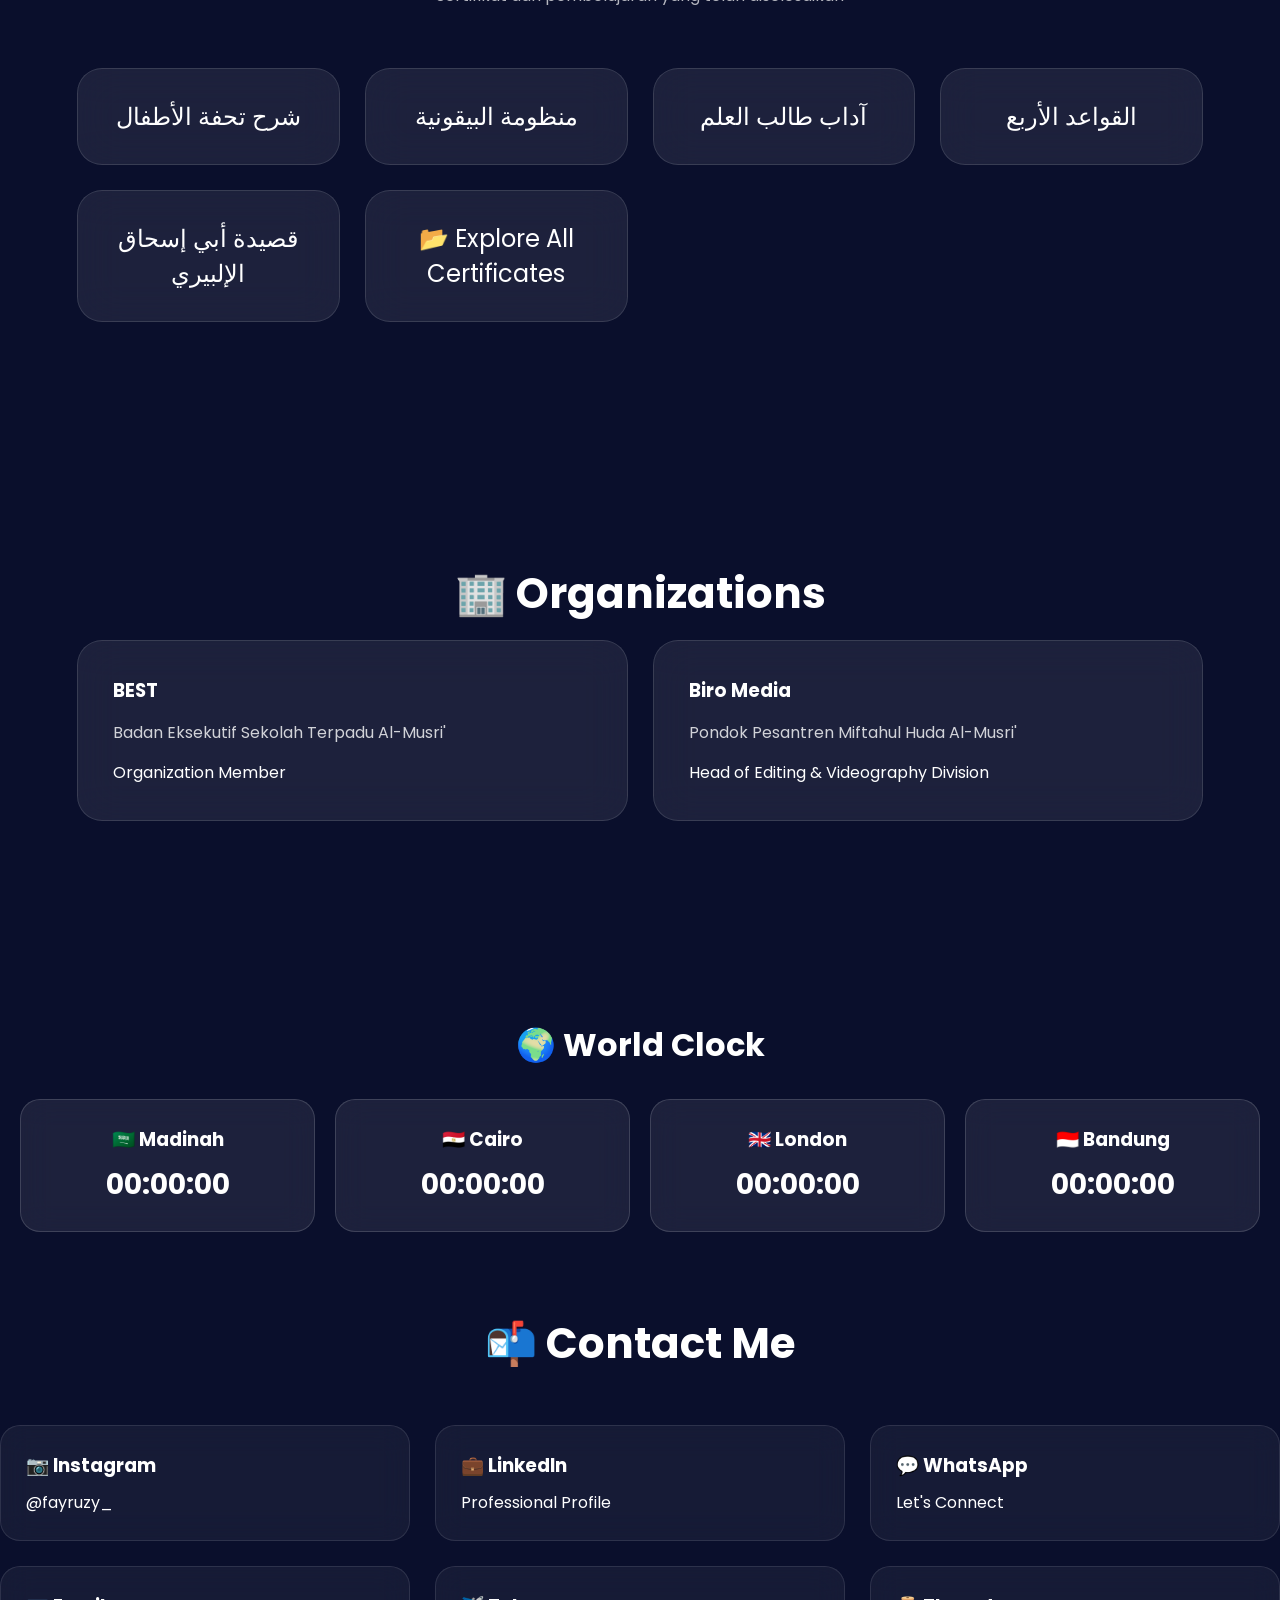
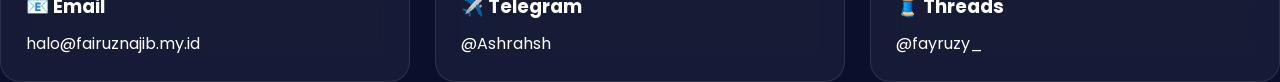
==== commit f9196152: "Fix duplicate h2 tag in index.html" ====
--- a/index.html
+++ b/index.html
@@ -61,19 +61,26 @@
 
 <div class="hero-left">
 
-<p class="welcome">
+
+  <p class="welcome fade-up delay-1" id="welcomeText">
 Assalamu'alaikum 👋
-</p>
-
-<h2>
-M. Fairuz Najib Athoilah
-</h2>
+  </p>
+
+  
 
 <div class="status">
 ● Preparing for International Studies
 </div>
 
-<p class="desc">
+<p class="welcome fade-up delay-1" id="welcomeText">
+Assalamu'alaikum 👋
+</p>
+
+<h2 class="fade-up delay-2" id="nameText">
+M. Fairuz Najib Athoilah
+</h2>
+
+<p class="desc fade-up delay-3" id="descText">
 Santri • Arabic Learner • Creator
 <br>
 Future International Student
--- a/style.css
+++ b/style.css
@@ -1219,6 +1219,7 @@
 
 width:2px;
 height:2px;
+    opacity:.8;
 
 background:white;
 border-radius:50%;
@@ -1266,11 +1267,48 @@
 300px 1720px white,
 550px 1580px white,
 760px 1800px white,
-980px 1680px white;
+    1100px 200px white,
+1150px 450px white,
+1200px 700px white,
+1250px 950px white,
+1300px 1200px white,
+1350px 1450px white,
+1400px 1700px white,
+300px 1900px white,
+600px 2000px white,
+900px 2100px white;
 
 animation:twinkle 1.2s infinite alternate;
 }
-animation:twinkle 1s infinite alternate;
+.stars::after{
+content:'';
+position:fixed;
+top:0;
+left:0;
+
+width:1px;
+height:1px;
+
+background:transparent;
+
+box-shadow:
+50px 150px white,
+180px 250px white,
+320px 100px white,
+450px 350px white,
+600px 220px white,
+750px 480px white,
+900px 300px white,
+1050px 550px white,
+150px 800px white,
+400px 950px white,
+700px 1100px white,
+950px 1300px white,
+250px 1600px white,
+550px 1800px white,
+850px 2000px white;
+
+animation:twinkle .8s infinite alternate;
 }
 
 @keyframes twinkle{
@@ -1320,3 +1358,94 @@
 animation:pulseCard 6s infinite;
 animation-delay:4s;
     }
+
+.world-clock{
+padding:80px 20px;
+text-align:center;
+}
+
+.world-clock h2{
+font-size:2rem;
+color:white;
+margin-bottom:30px;
+}
+
+.clock-grid{
+display:grid;
+grid-template-columns:repeat(auto-fit,minmax(220px,1fr));
+gap:20px;
+}
+
+.clock-card{
+background:rgba(255,255,255,.08);
+backdrop-filter:blur(15px);
+border:1px solid rgba(255,255,255,.15);
+border-radius:20px;
+padding:25px;
+transition:.3s;
+}
+
+.clock-card:hover{
+transform:translateY(-5px);
+box-shadow:0 0 25px rgba(75,107,255,.5);
+}
+
+.clock-card h3{
+color:white;
+margin-bottom:10px;
+}
+
+.clock-card p{
+font-size:28px;
+font-weight:700;
+color:#ffd95c;
+}
+
+.typing{
+opacity:0;
+transform:translateY(20px);
+animation:fadeTyping .8s forwards;
+}
+
+@keyframes fadeTyping{
+from{
+opacity:0;
+transform:translateY(20px);
+}
+
+to{
+opacity:1;
+transform:translateY(0);
+}
+}
+.fade-up{
+opacity:0;
+transform:translateY(30px);
+animation:fadeUp 1s ease forwards;
+}
+
+.delay-1{
+animation-delay:.3s;
+}
+
+.delay-2{
+animation-delay:.8s;
+}
+
+.delay-3{
+animation-delay:1.3s;
+}
+
+@keyframes fadeUp{
+
+from{
+opacity:0;
+transform:translateY(30px);
+}
+
+to{
+opacity:1;
+transform:translateY(0);
+}
+
+}
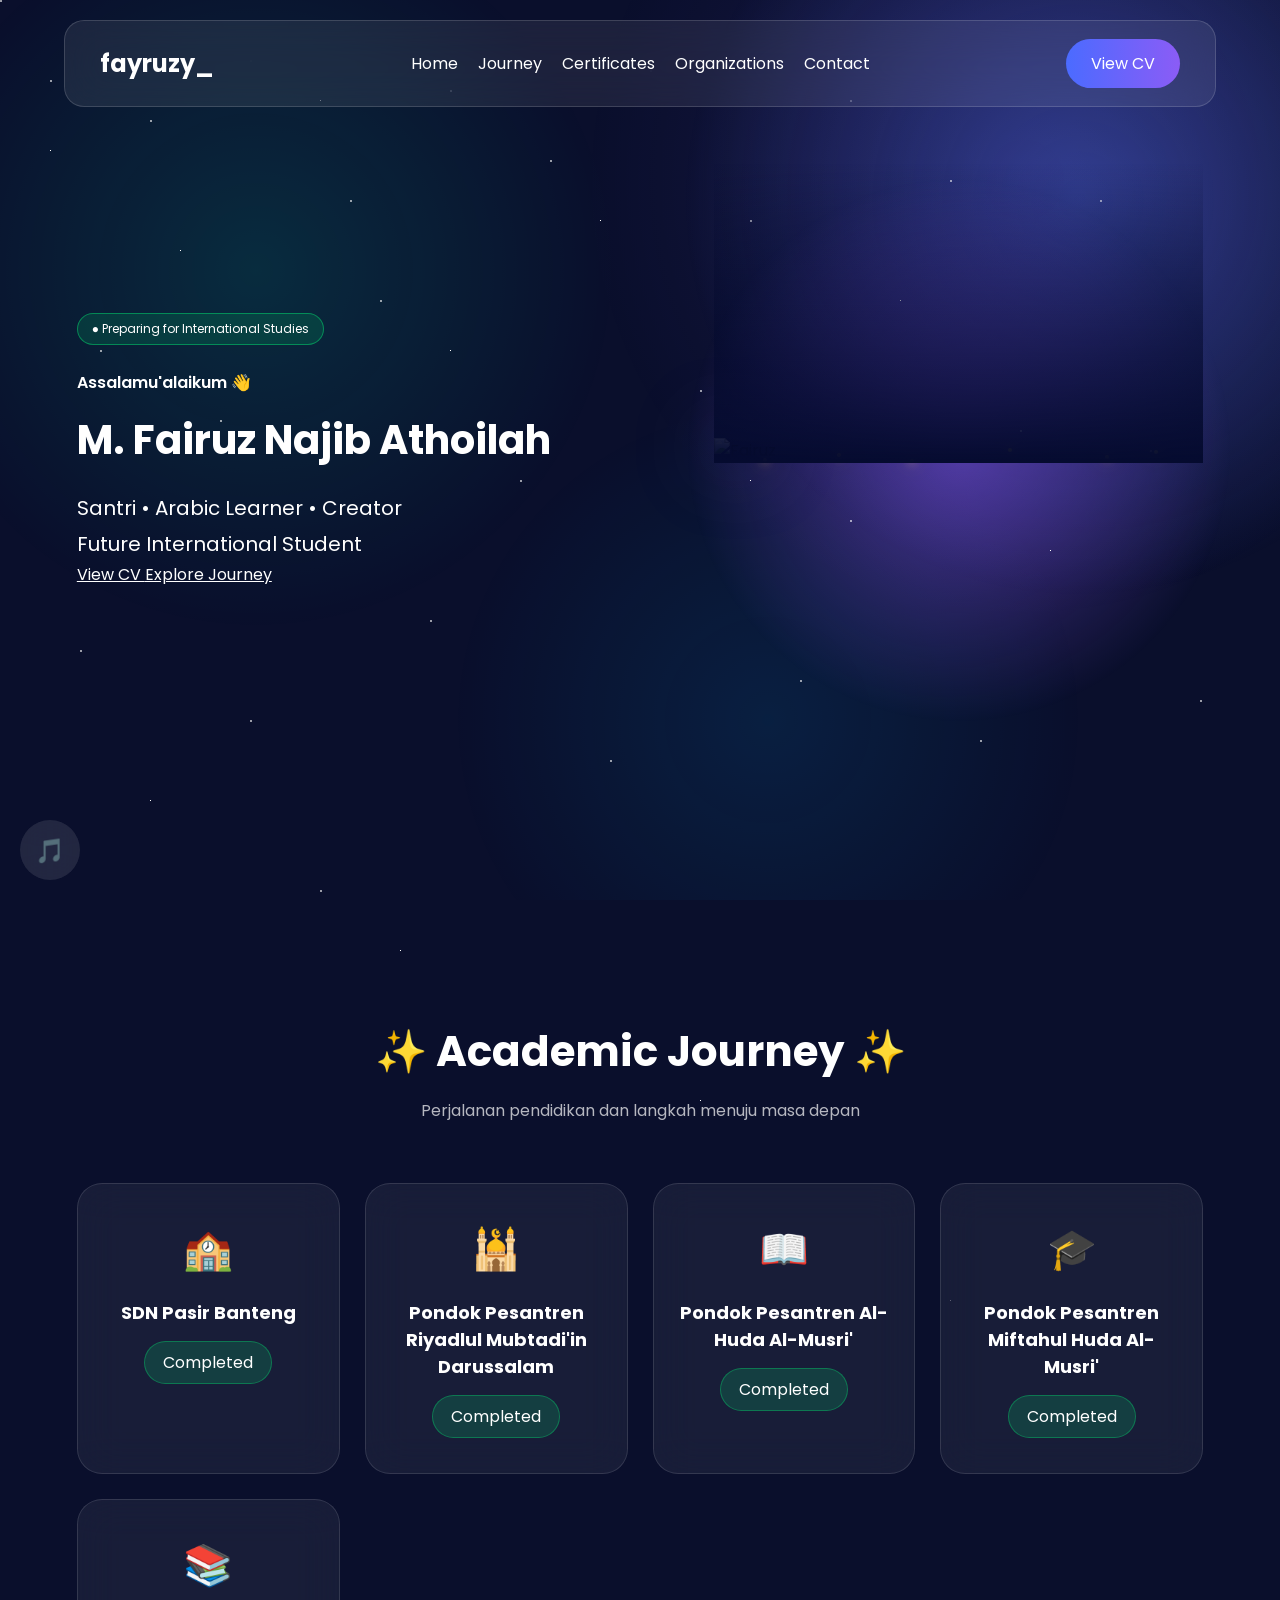
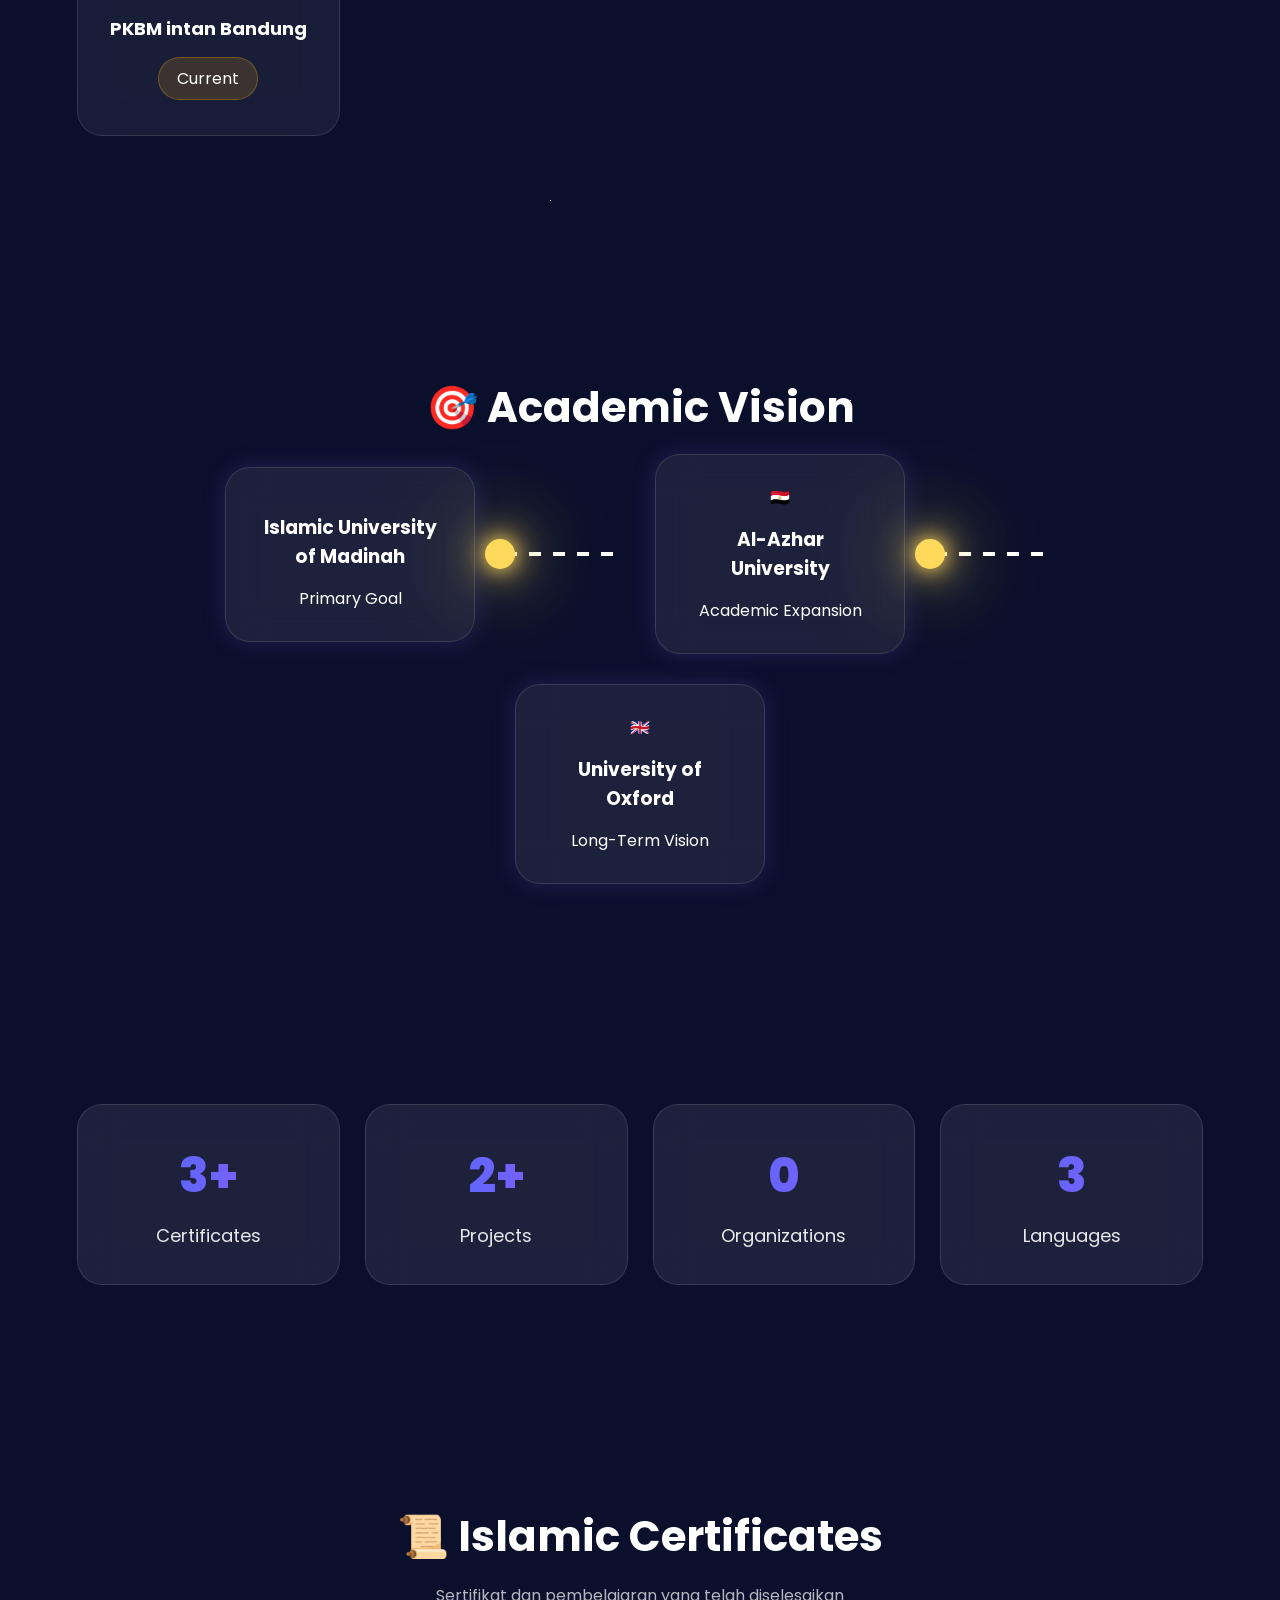
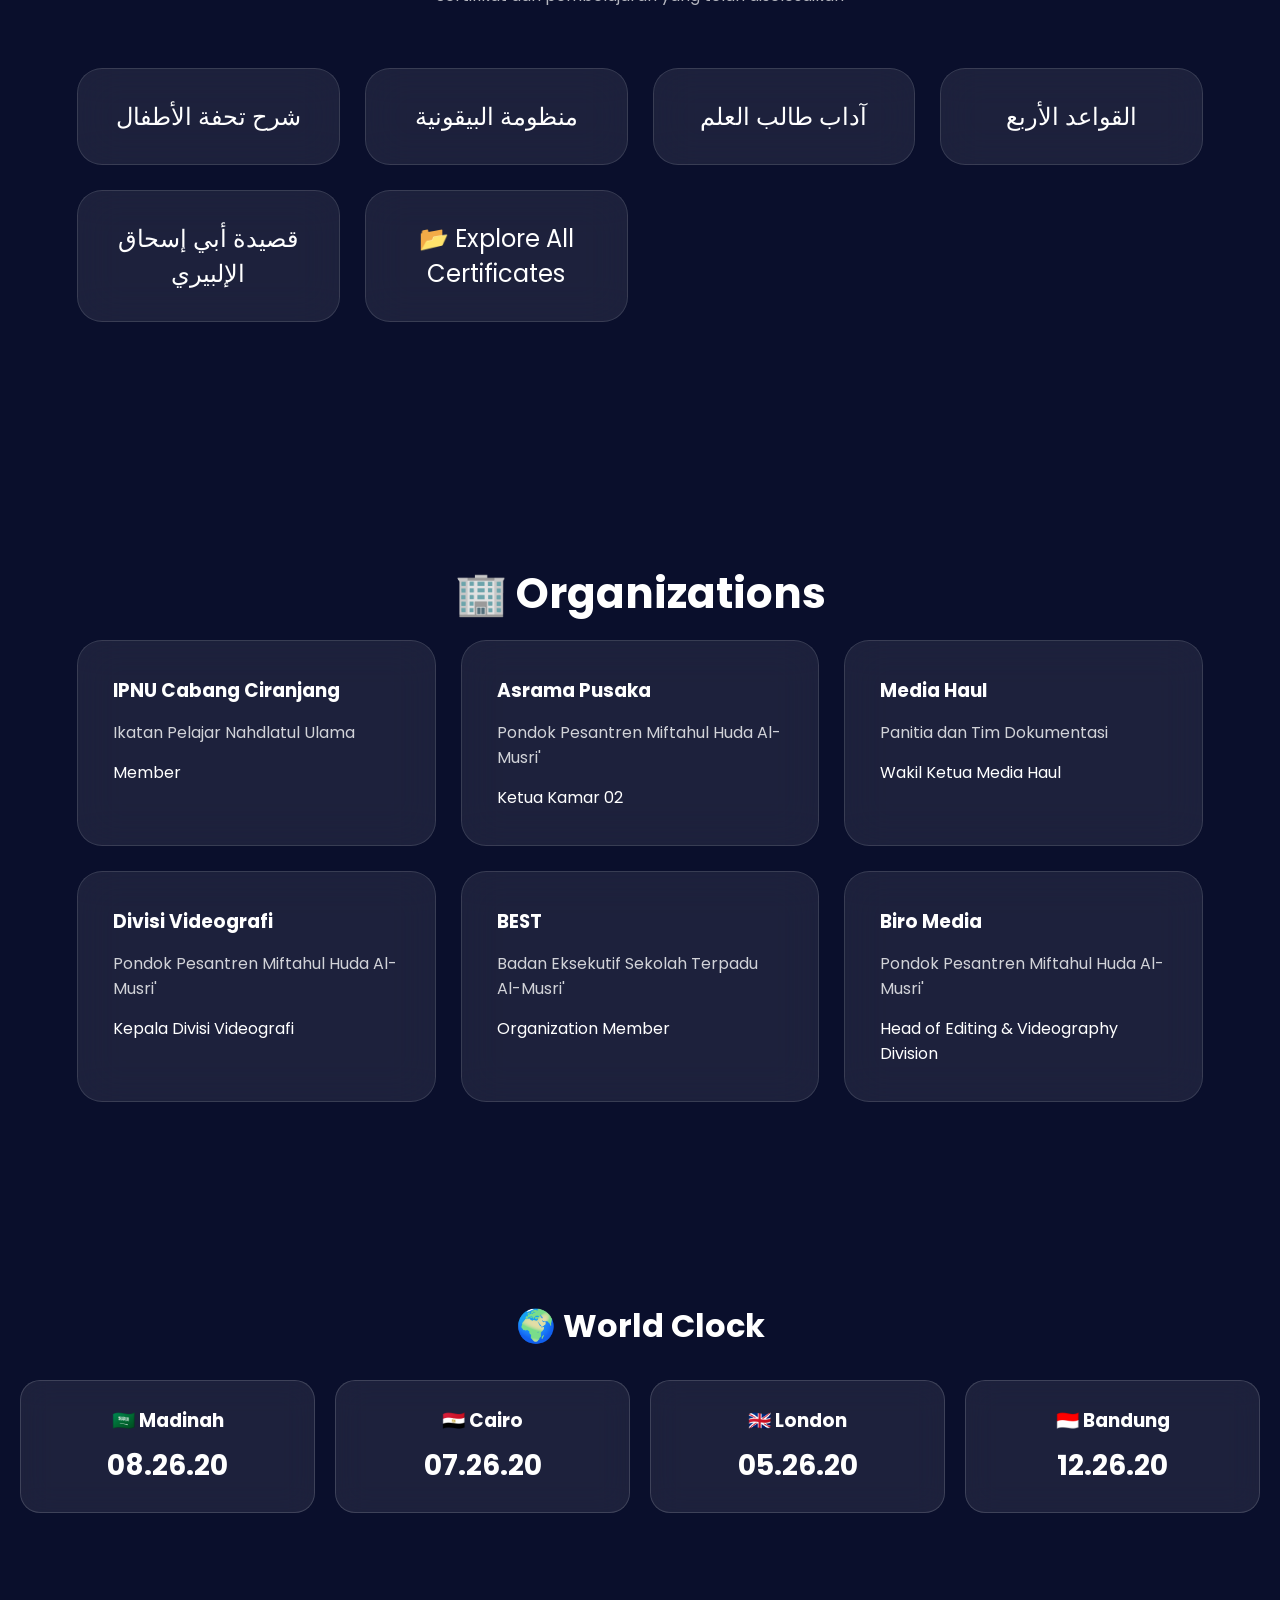
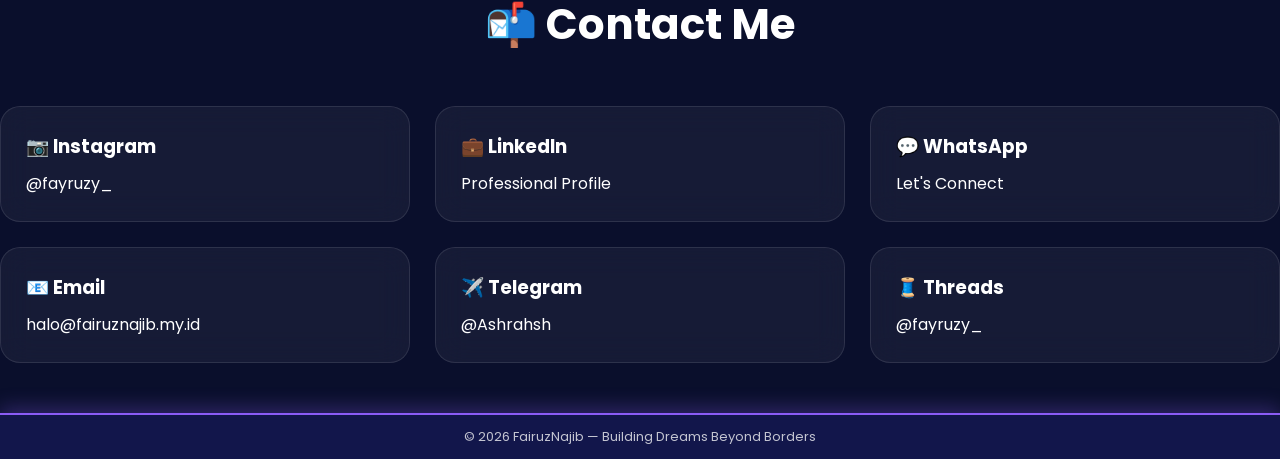
==== commit d11c600b: "Update index.html" ====
--- a/index.html
+++ b/index.html
@@ -62,9 +62,6 @@
 <div class="hero-left">
 
 
-  <p class="welcome fade-up delay-1" id="welcomeText">
-Assalamu'alaikum 👋
-  </p>
 
   
 
@@ -202,17 +199,17 @@
 <section class="stats">
 
 <div class="stat-card">
-<div class="stat-number">13+</div>
+<div class="stat-number" id="cert-count">0</div>
 <div class="stat-label">Certificates</div>
 </div>
 
 <div class="stat-card">
-<div class="stat-number">5+</div>
+<div class="stat-number" id="project-count">0</div>
 <div class="stat-label">Projects</div>
 </div>
 
 <div class="stat-card">
-<div class="stat-number">2+</div>
+<div class="stat-number" id="org-count">0</div>
 <div class="stat-label">Organizations</div>
 </div>
 
@@ -294,7 +291,69 @@
 </h2>
 
 <div class="org-grid">
-
+<div class="org-card">
+
+<h3>
+IPNU Cabang Ciranjang
+</h3>
+
+<p>
+Ikatan Pelajar Nahdlatul Ulama
+</p>
+
+<span>
+Member
+</span>
+
+</div>
+
+<div class="org-card">
+
+<h3>
+Asrama Pusaka
+</h3>
+
+<p>
+Pondok Pesantren Miftahul Huda Al-Musri'
+</p>
+
+<span>
+Ketua Kamar 02
+</span>
+
+</div>
+
+<div class="org-card">
+
+<h3>
+Media Haul
+</h3>
+
+<p>
+Panitia dan Tim Dokumentasi
+</p>
+
+<span>
+Wakil Ketua Media Haul
+</span>
+
+</div>
+
+<div class="org-card">
+
+<h3>
+Divisi Videografi
+</h3>
+
+<p>
+Pondok Pesantren Miftahul Huda Al-Musri'
+</p>
+
+<span>
+Kepala Divisi Videografi
+</span>
+
+</div>
 <div class="org-card">
 
 <h3>
@@ -428,6 +487,14 @@
 
 
   <div class="stars"></div>
+  
+
+<div class="copyright-bar">
+
+© 2026 FairuzNajib — Building Dreams Beyond Borders
+
+</div>
+
 
 </body>
 
--- a/style.css
+++ b/style.css
@@ -120,8 +120,8 @@
 
 .status{
 display:inline-block;
-
-padding:12px 25px;
+    padding:6px 14px;
+font-size:12px;
 
 border-radius:50px;
 
@@ -130,6 +130,7 @@
 border:1px solid rgba(0,255,120,.4);
 
 margin-bottom:25px;
+    animation:statusGlow 6s ease-in-out infinite;
 }
 
 .desc{
@@ -1449,3 +1450,45 @@
 }
 
 }
+@keyframes statusGlow{
+
+0%,100%{
+transform:scale(1);
+opacity:.85;
+
+box-shadow:
+0 0 10px rgba(0,255,150,.2);
+}
+
+50%{
+transform:scale(1.05);
+opacity:1;
+
+box-shadow:
+0 0 25px rgba(0,255,150,.6),
+0 0 50px rgba(0,255,150,.4);
+}
+
+}
+
+.copyright-bar{
+
+width:100%;
+
+padding:12px 20px;
+
+text-align:center;
+
+font-size:13px;
+
+color:rgba(255,255,255,.75);
+
+background:rgba(70,70,255,.15);
+
+border-top:2px solid #8b5cf6;
+
+box-shadow:0 -5px 20px rgba(139,92,246,.3);
+
+margin-top:50px;
+
+}
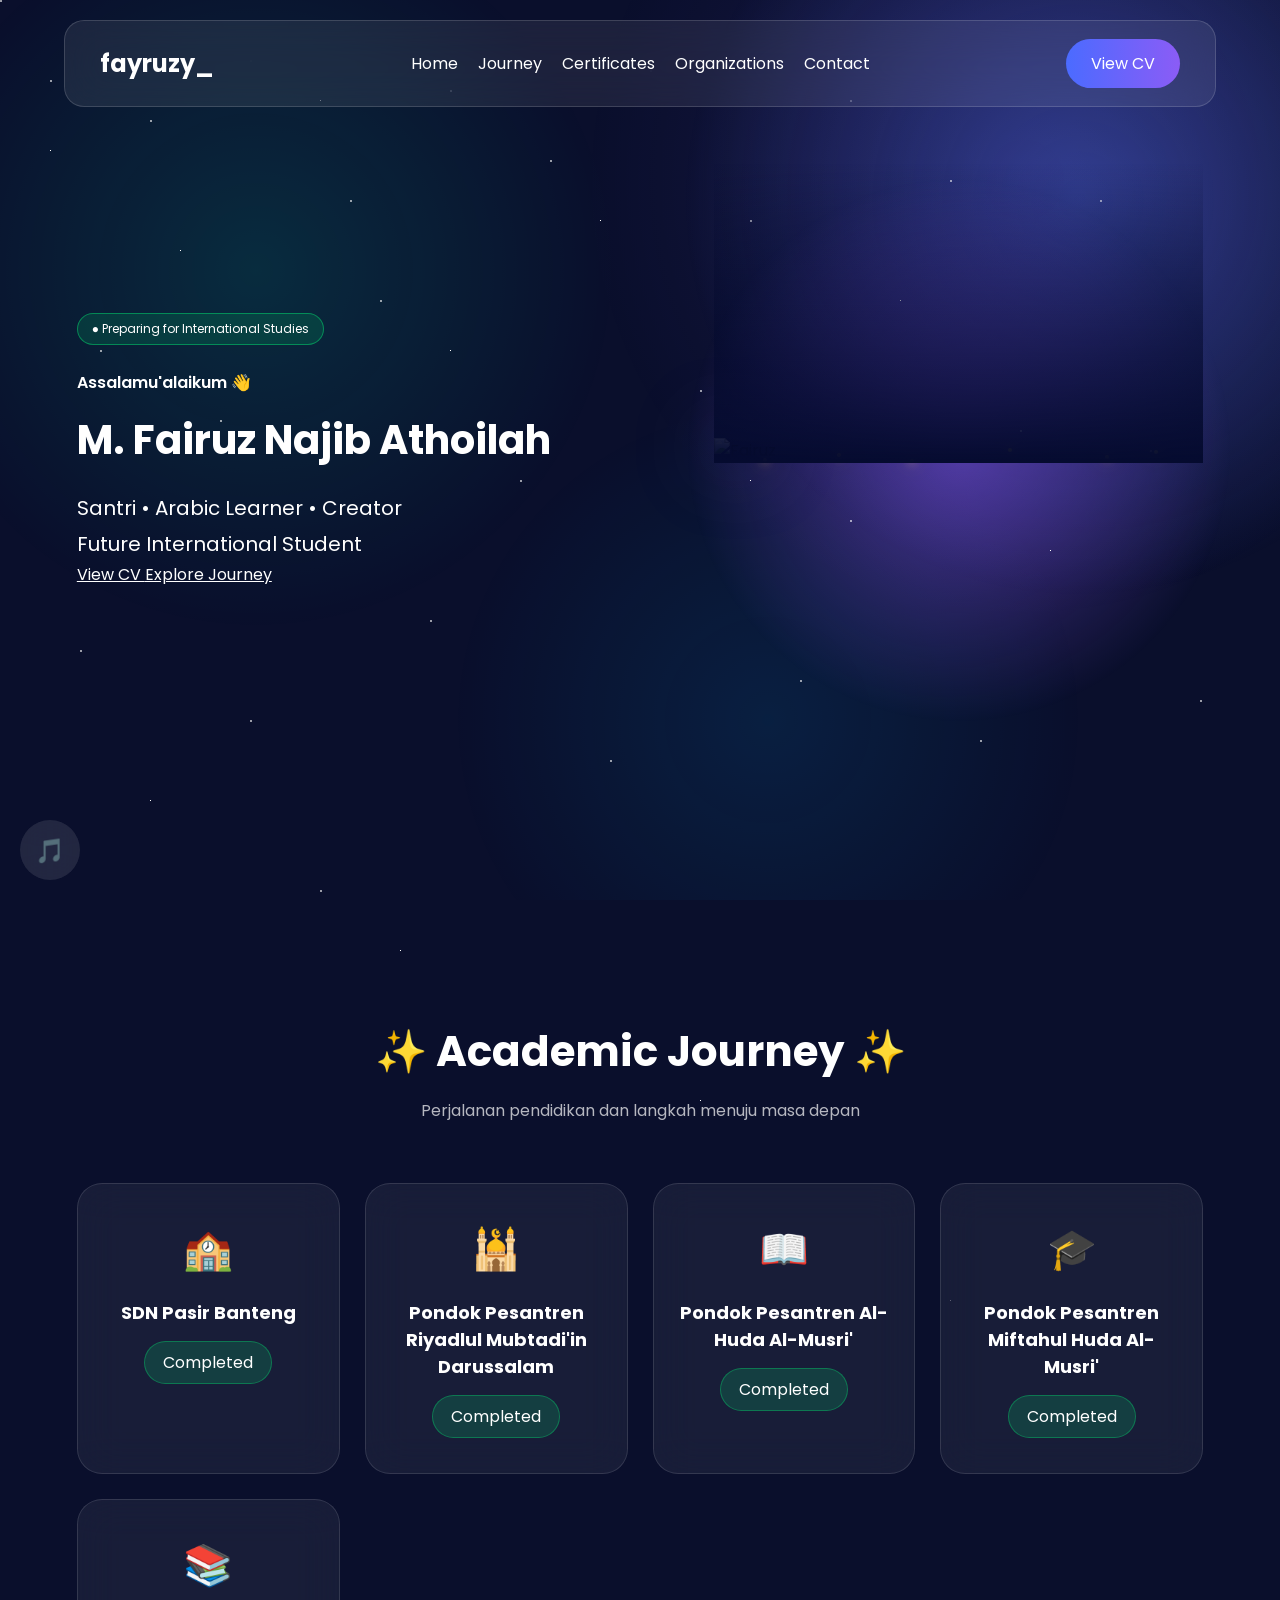
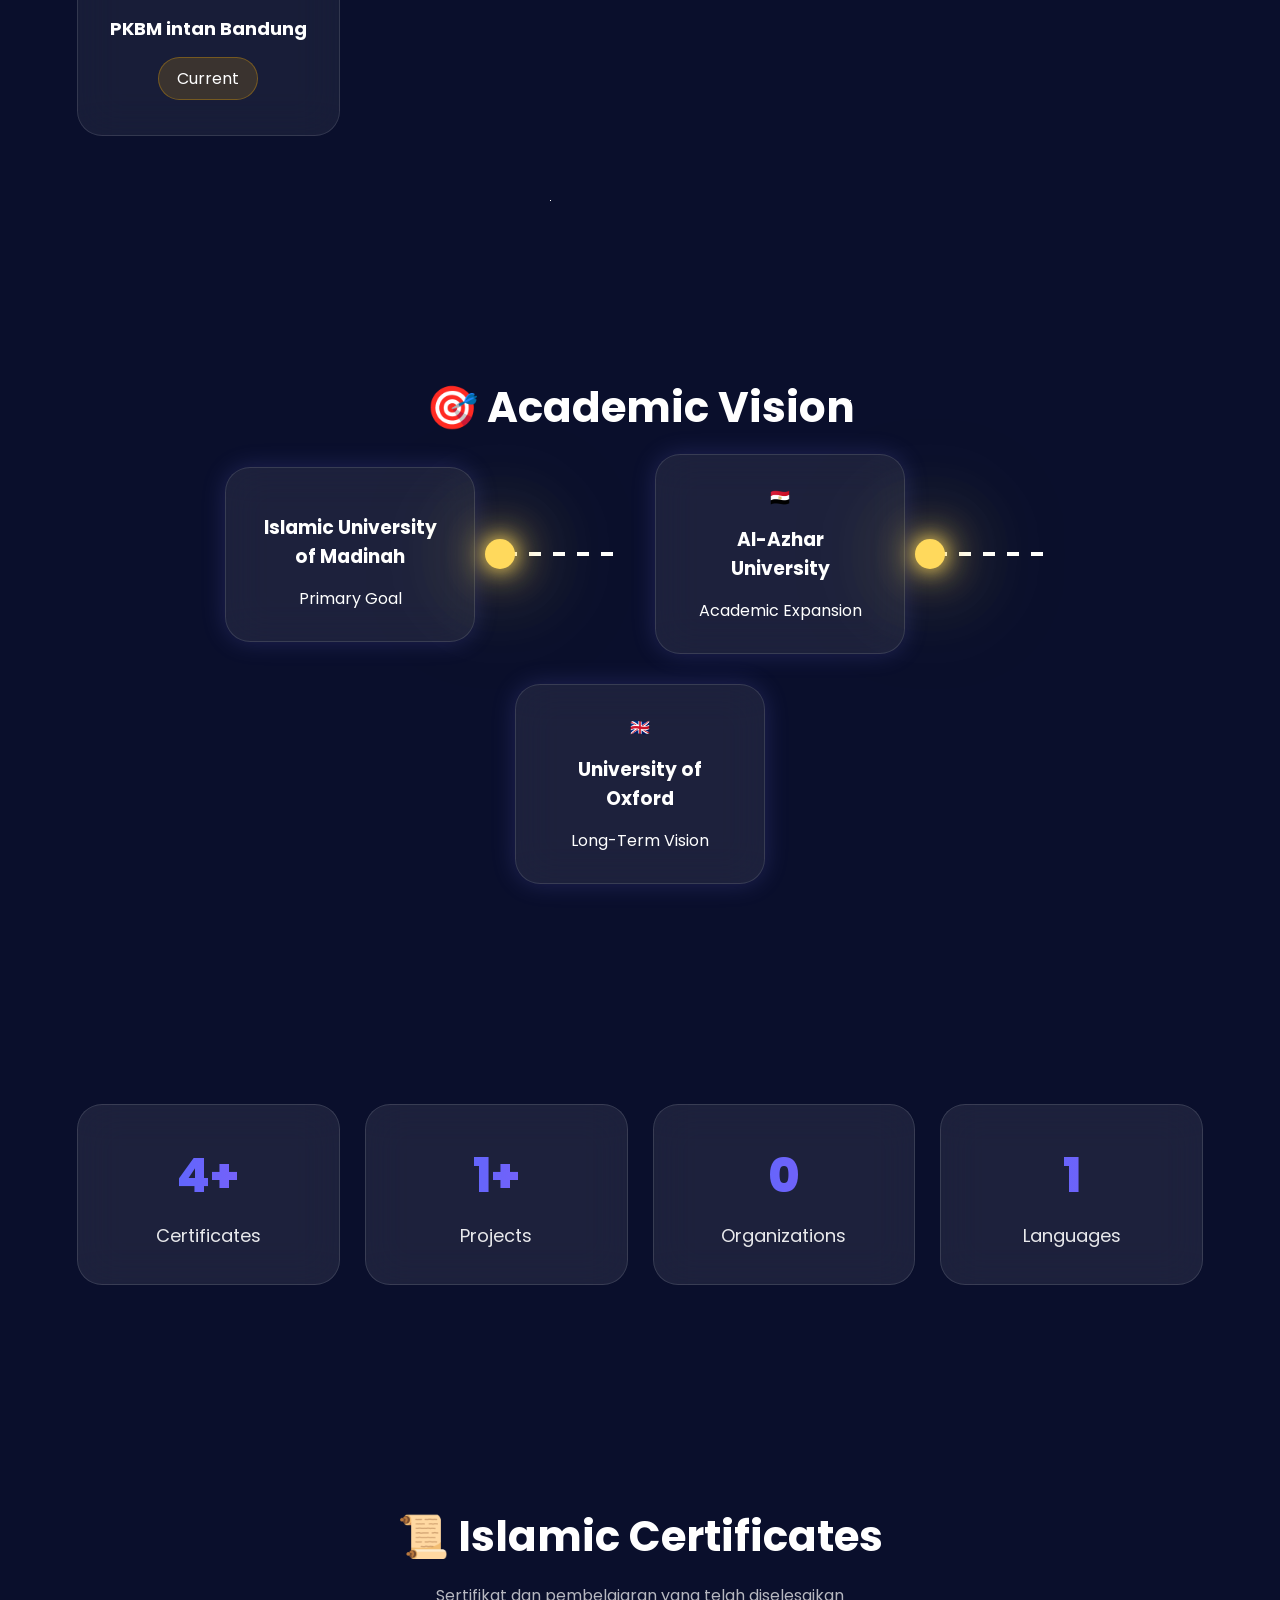
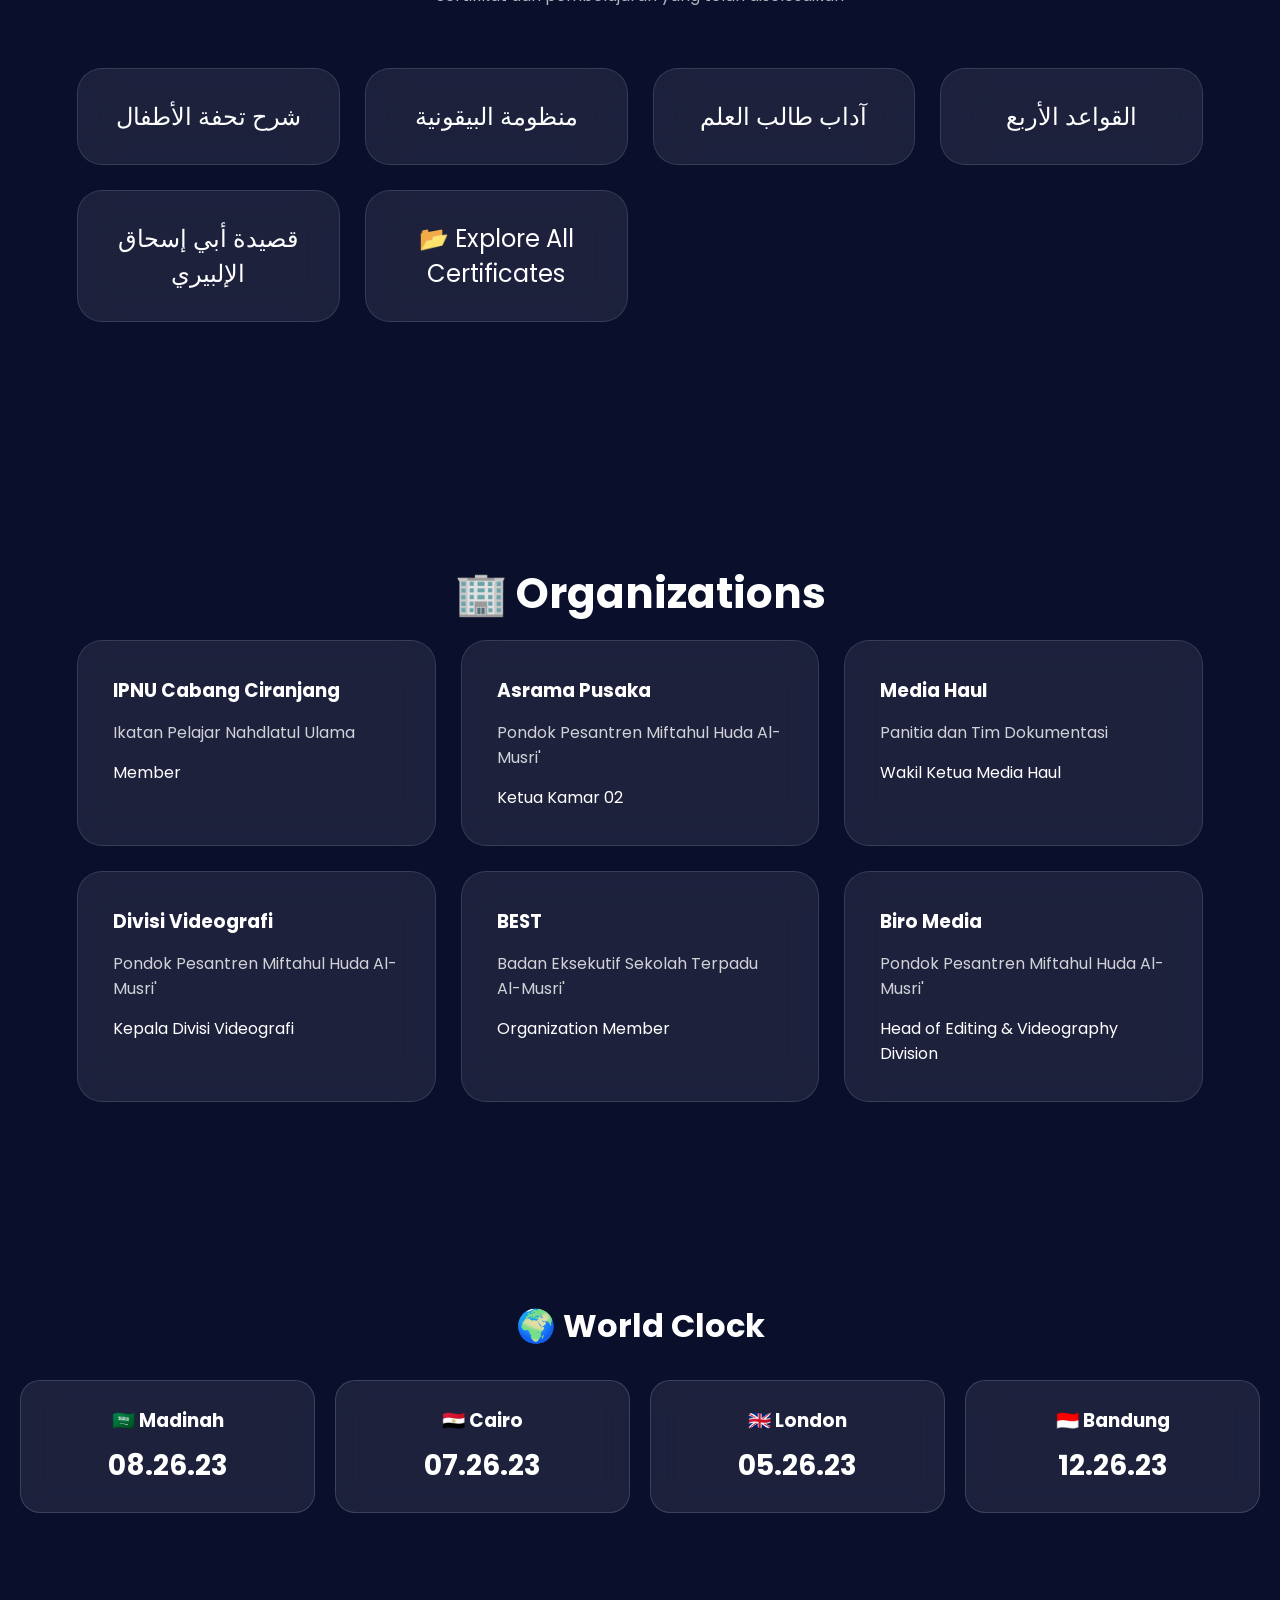
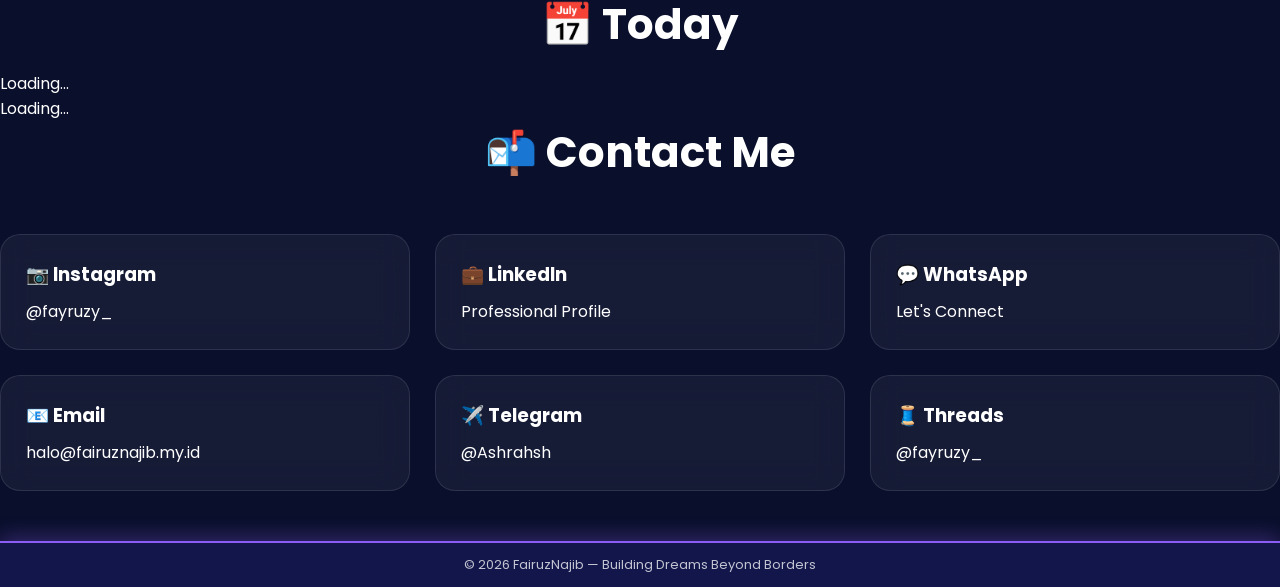
==== commit 2d4b1c34: "Update index.html" ====
--- a/index.html
+++ b/index.html
@@ -214,7 +214,7 @@
 </div>
 
 <div class="stat-card">
-<div class="stat-number">3</div>
+<div class="stat-number" id="lang-count">0</div>
 <div class="stat-label">Languages</div>
 </div>
 
@@ -414,6 +414,19 @@
 <h3>🇮🇩 Bandung</h3>
 <p id="indo-time">00:00:00</p>
 </div>
+
+</div>
+
+  </section>
+  <section class="today-section">
+
+<h2 class="section-title">📅 Today</h2>
+
+<div class="today-card">
+
+<p id="gregorian-date">Loading...</p>
+
+<p id="hijri-date">Loading...</p>
 
 </div>
 
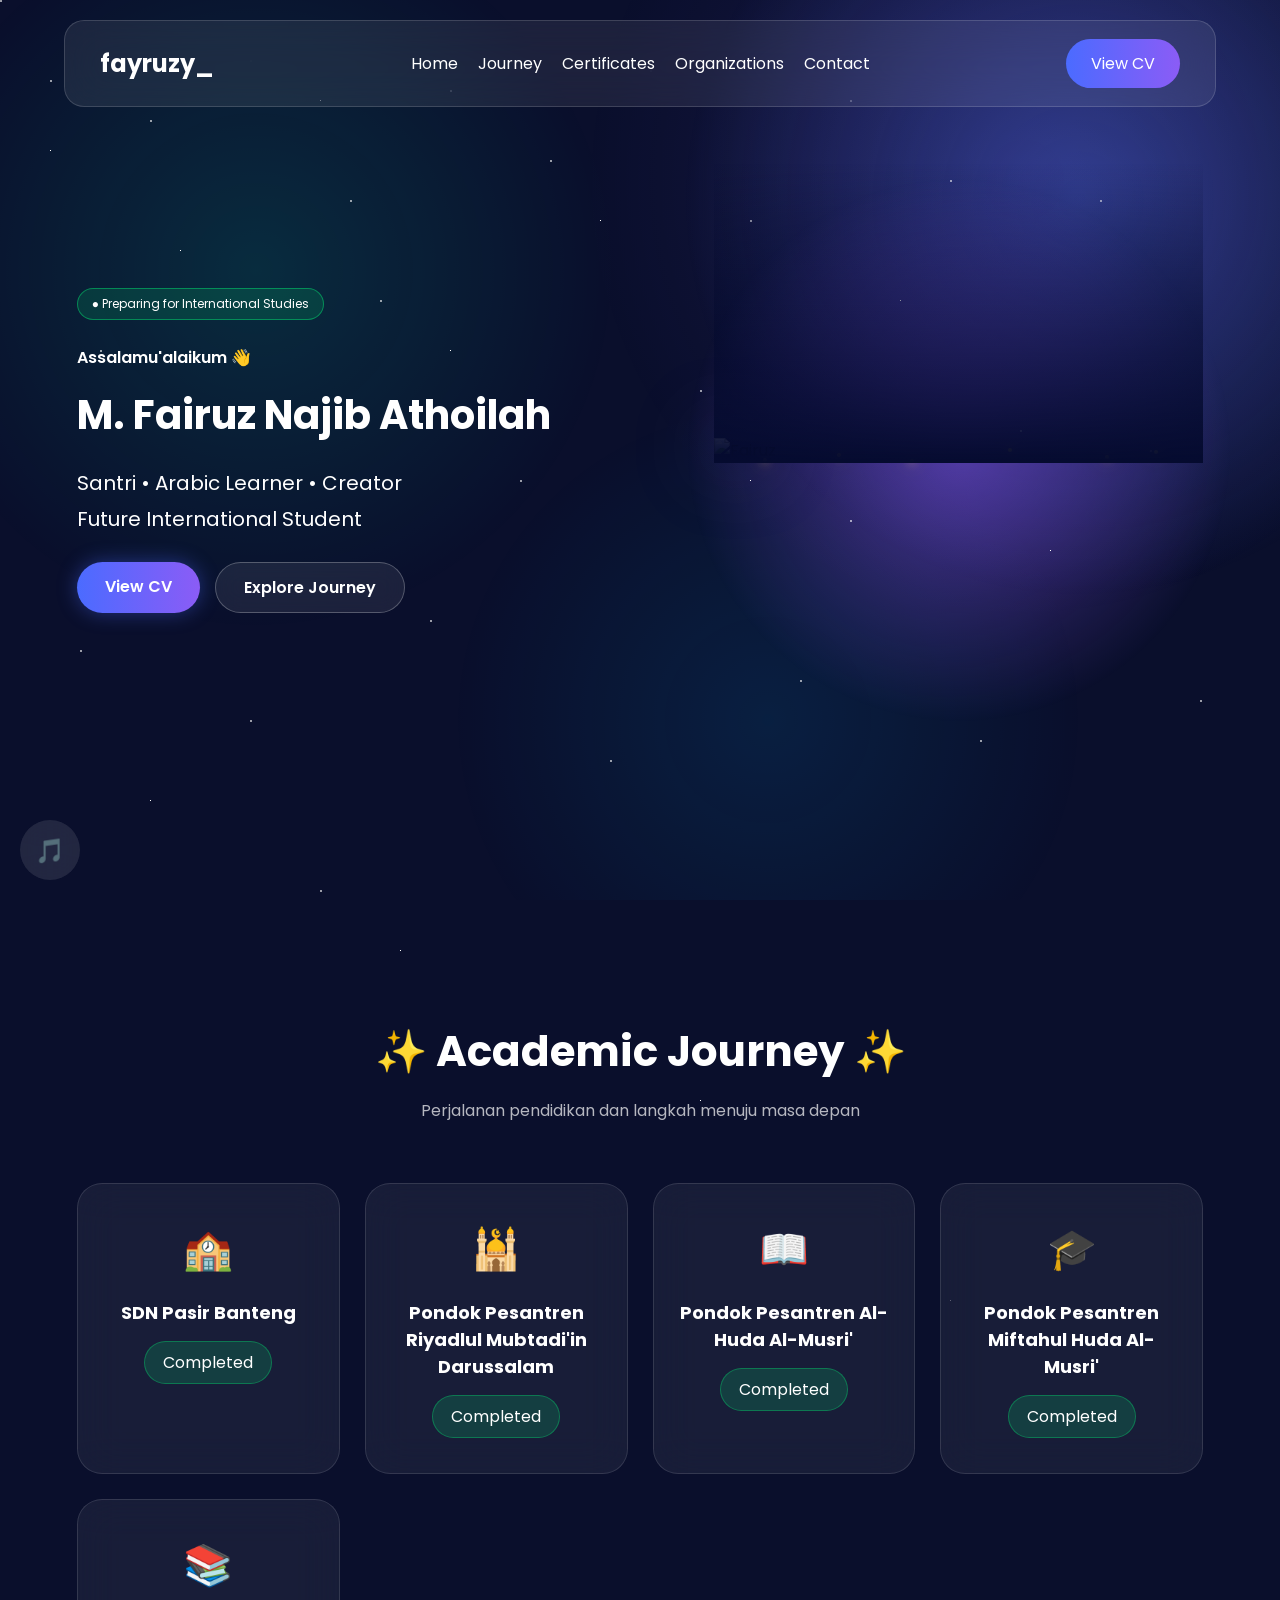
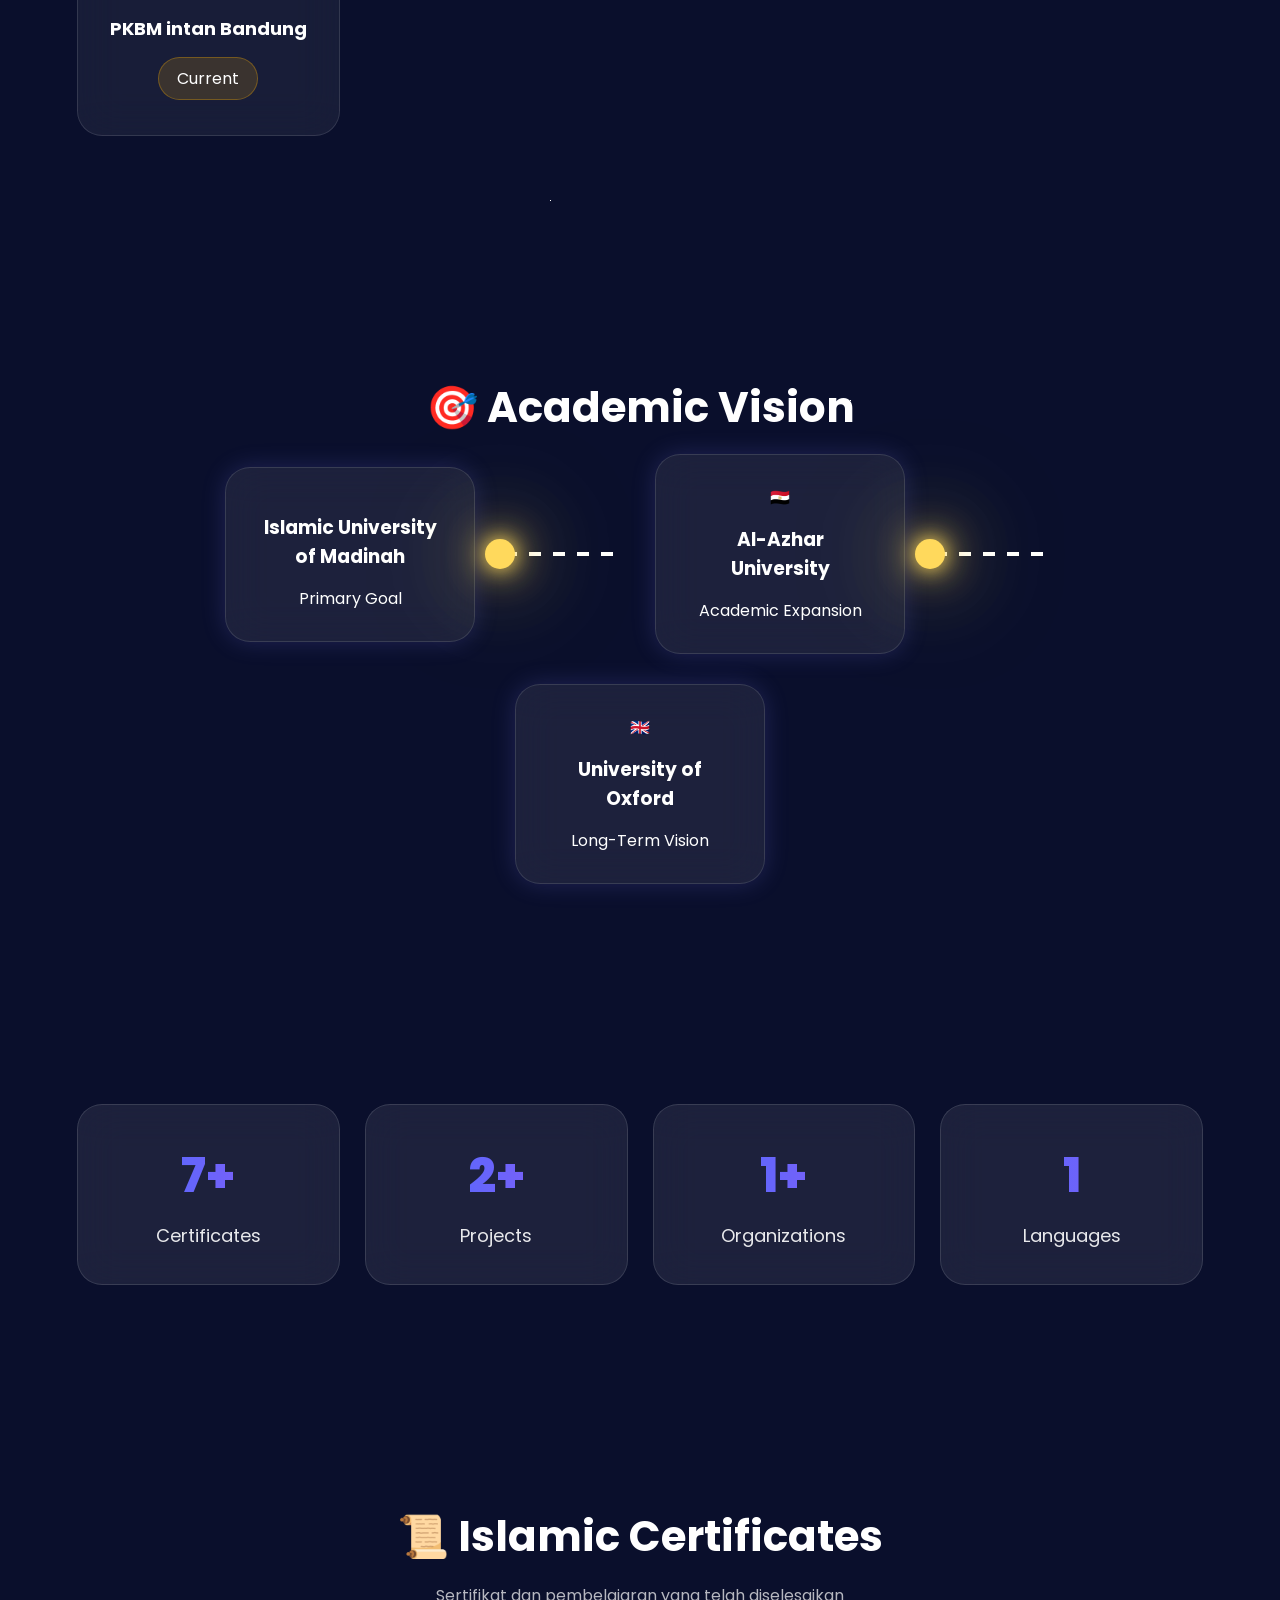
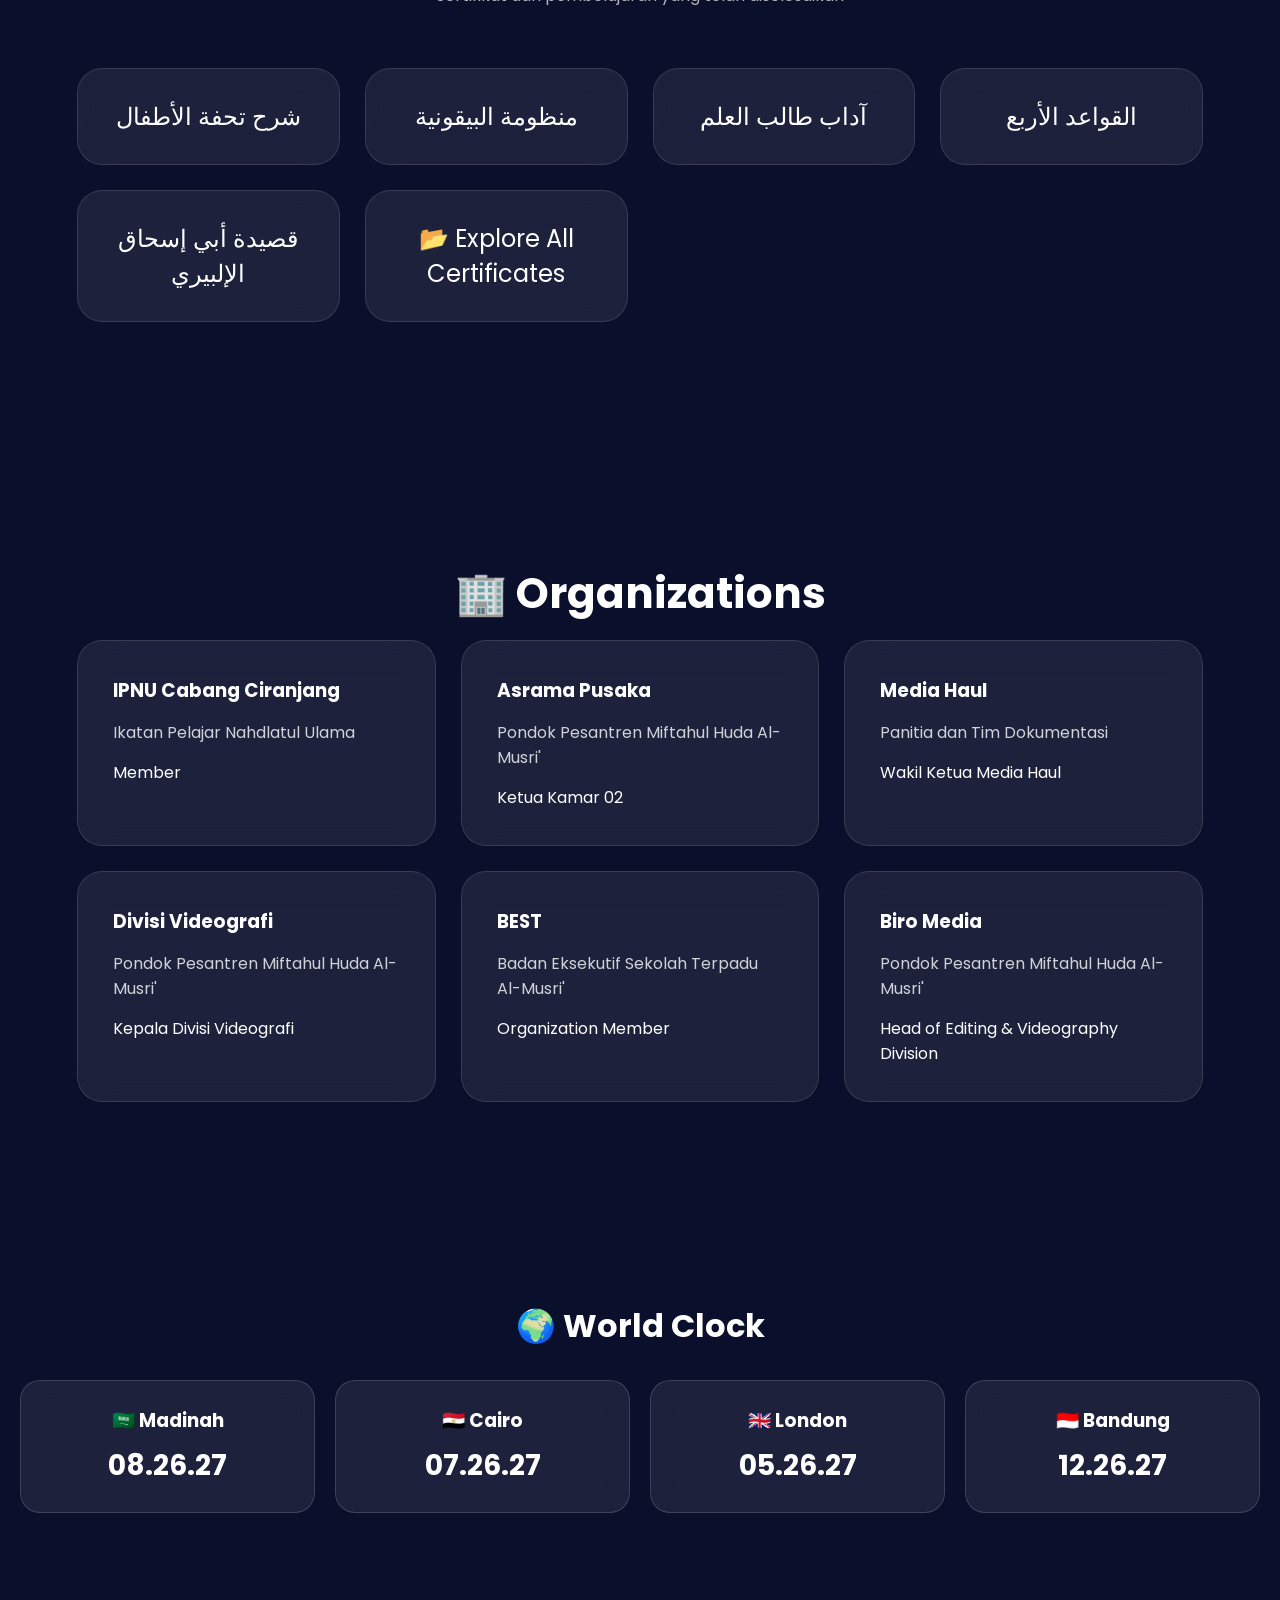
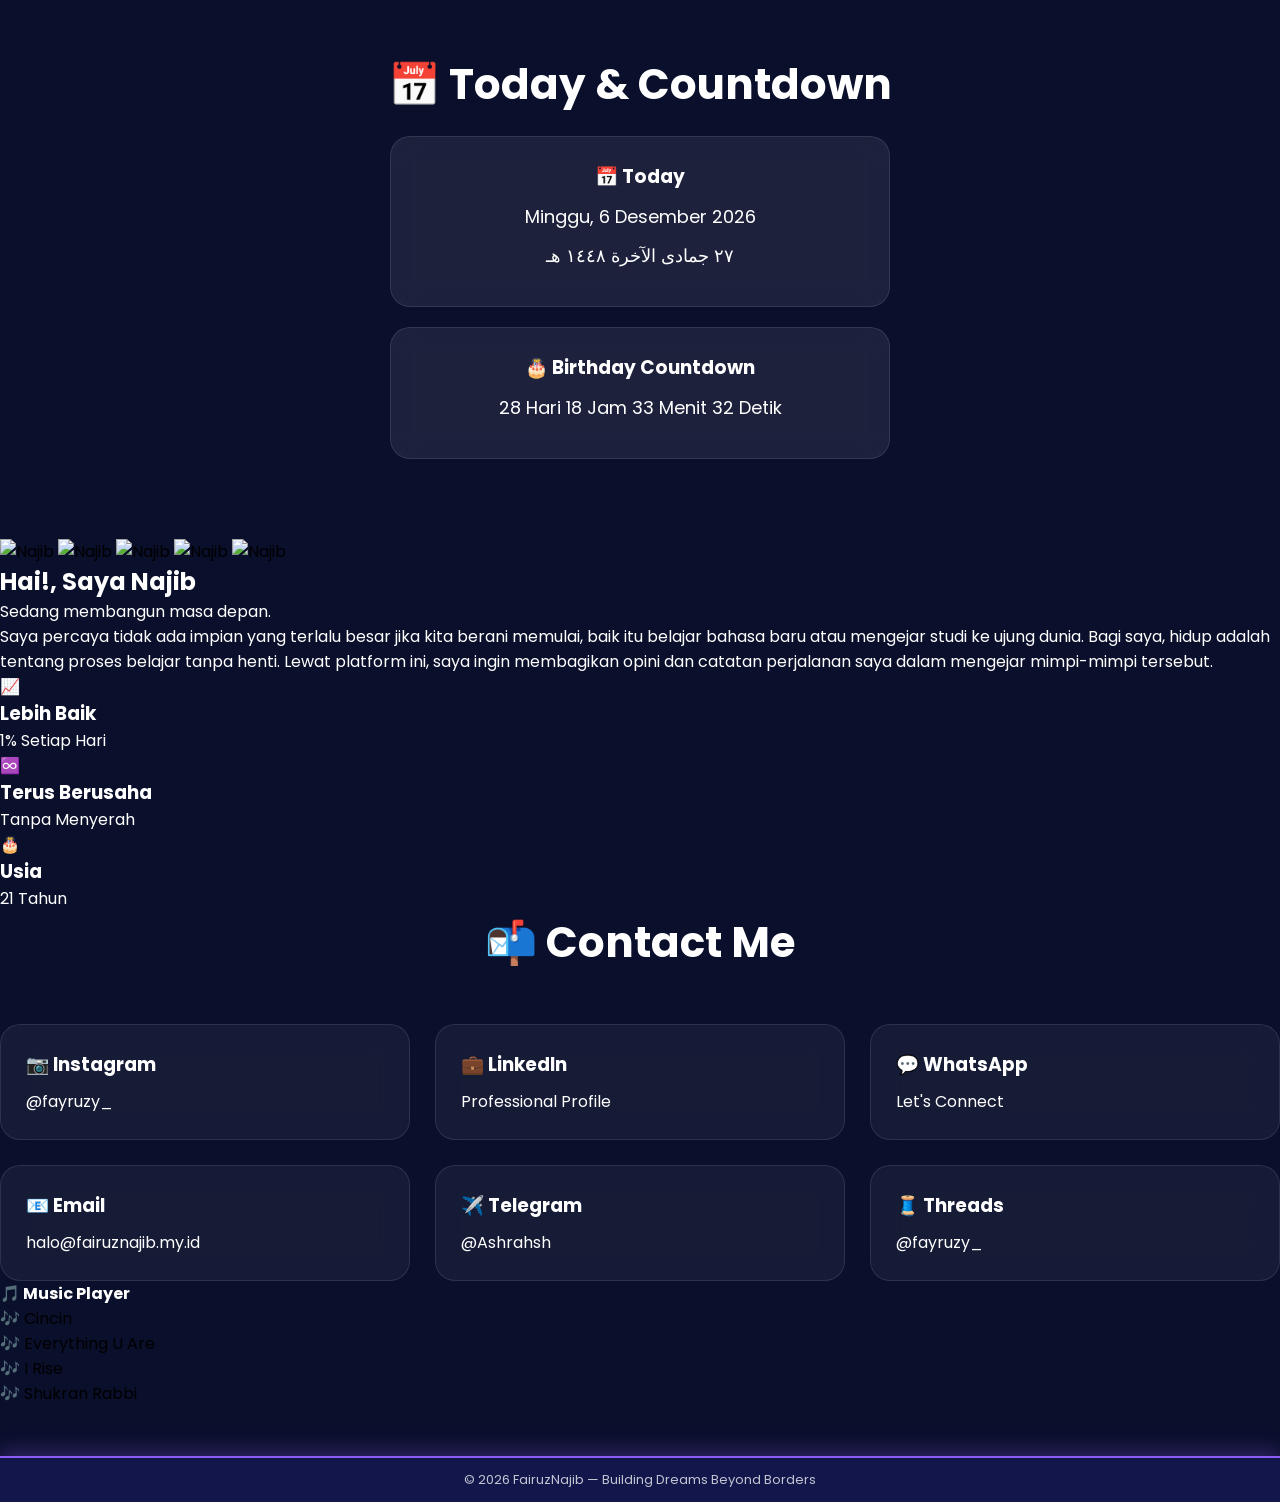
==== commit 6f4e2f92: "Update index.html" ====
--- a/index.html
+++ b/index.html
@@ -418,15 +418,104 @@
 </div>
 
   </section>
-  <section class="today-section">
-
-<h2 class="section-title">📅 Today</h2>
+<section class="today-section">
+
+<h2 class="section-title">📅 Today & Countdown</h2>
+
+<div class="today-grid">
 
 <div class="today-card">
 
+<h3>📅 Today</h3>
+
 <p id="gregorian-date">Loading...</p>
 
 <p id="hijri-date">Loading...</p>
+
+</div>
+
+<div class="today-card">
+
+<h3>🎂 Birthday Countdown</h3>
+
+<p id="birthday-countdown">Loading...</p>
+
+</div>
+
+</div>
+
+</section>
+
+  <section id="about-me" class="about-me hidden">
+
+<div class="about-container">
+
+<div class="about-carousel">
+<div class="carousel-track">
+
+<img src="images/najib1.jpg" alt="Najib">
+<img src="images/najib2.jpg" alt="Najib">
+<img src="images/najib3.jpg" alt="Najib">
+<img src="images/najib4.jpg" alt="Najib">
+<img src="images/najib5.jpg" alt="Najib">
+
+</div>
+
+  </div>
+
+</div>
+
+<div class="about-content">
+
+<h2>
+Hai!, Saya Najib
+</h2>
+
+<p id="typing-text">
+Sedang membangun masa depan.
+</p>
+
+<p class="about-desc">
+
+Saya percaya tidak ada impian yang terlalu besar jika kita berani memulai, baik itu belajar bahasa baru atau mengejar studi ke ujung dunia. Bagi saya, hidup adalah tentang proses belajar tanpa henti. Lewat platform ini, saya ingin membagikan opini dan catatan perjalanan saya dalam mengejar mimpi-mimpi tersebut.
+
+</p>
+
+<div class="about-stats">
+
+<div class="about-mini-card">
+
+📈
+
+<h3>Lebih Baik</h3>
+
+<p>1% Setiap Hari</p>
+
+</div>
+
+<div class="about-mini-card">
+
+♾️
+
+<h3>Terus Berusaha</h3>
+
+<p>Tanpa Menyerah</p>
+
+</div>
+
+<div class="about-mini-card">
+
+🎂
+
+<h3>Usia</h3>
+
+<p>21 Tahun</p>
+
+</div>
+
+</div>
+
+</div>
 
 </div>
 
@@ -496,6 +585,32 @@
   </audio>
   
 <button id="musicBtn" class="music-btn">🎵</button>
+  <div id="musicMenu" class="music-menu">
+
+<h4>🎵 Music Player</h4>
+
+<div class="song-item"
+onclick="changeMusic('Hindia - Cincin Official Lyric Video.mp3')">
+🎶 Cincin
+</div>
+
+<div class="song-item"
+onclick="changeMusic('EverythingUAre.mp3')">
+🎶 Everything U Are
+</div>
+    
+<div class="song-item"
+onclick="changeMusic('IRise.mp3')">
+🎶 I Rise
+</div>
+
+<div class="song-item"
+onclick="changeMusic('Nasheed.Shukraan.mp3')">
+🎶 Shukran Rabbi
+</div>
+
+  </div>
+  
   <script src="main.js"></script>
 
 
--- a/style.css
+++ b/style.css
@@ -1492,3 +1492,142 @@
 margin-top:50px;
 
 }
+
+.hero-buttons{
+
+display:flex;
+
+gap:15px;
+
+margin-top:25px;
+
+}
+
+.primary-btn{
+
+display:inline-block;
+
+padding:12px 28px;
+
+border-radius:50px;
+
+text-decoration:none;
+
+font-weight:600;
+
+color:white;
+
+background:linear-gradient(
+90deg,
+#4b6bff,
+#8b5cf6
+);
+
+box-shadow:
+0 0 20px rgba(75,107,255,.4);
+
+}
+
+.secondary-btn{
+
+display:inline-block;
+
+padding:12px 28px;
+
+border-radius:50px;
+
+text-decoration:none;
+
+font-weight:600;
+
+color:white;
+
+border:1px solid rgba(255,255,255,.25);
+
+background:rgba(255,255,255,.08);
+
+backdrop-filter:blur(12px);
+
+transition:.3s;
+
+}
+
+.secondary-btn:hover{
+
+background:rgba(255,255,255,.15);
+
+transform:translateY(-3px);
+
+    }
+
+.stat-finish{
+
+animation: statPop 3s ease;
+
+}
+
+@keyframes statPop{
+
+0%{
+transform:scale(1);
+}
+
+50%{
+transform:scale(1.25);
+
+text-shadow:
+0 0 20px #ffd700,
+0 0 40px #ffd700,
+0 0 70px #ffd700;
+}
+
+100%{
+transform:scale(1);
+}
+
+}
+
+.today-section{
+padding: 60px 20px;
+text-align: center;
+}
+
+.today-card{
+width: 90%;
+max-width: 500px;
+margin: 20px auto;
+padding: 25px;
+
+background: rgba(255,255,255,.08);
+border: 1px solid rgba(255,255,255,.1);
+border-radius: 20px;
+
+backdrop-filter: blur(12px);
+}
+
+.today-card p{
+margin: 12px 0;
+font-size: 18px;
+color: white;
+}
+
+.music-btn{
+animation: pulse 2s infinite;
+}
+
+@keyframes pulse{
+
+0%{
+transform:scale(1);
+}
+
+50%{
+transform:scale(1.2) rotate(10deg);
+box-shadow:0 0 25px rgba(255,255,255,.4);
+}
+
+100%{
+transform:scale(1);
+}
+
+}
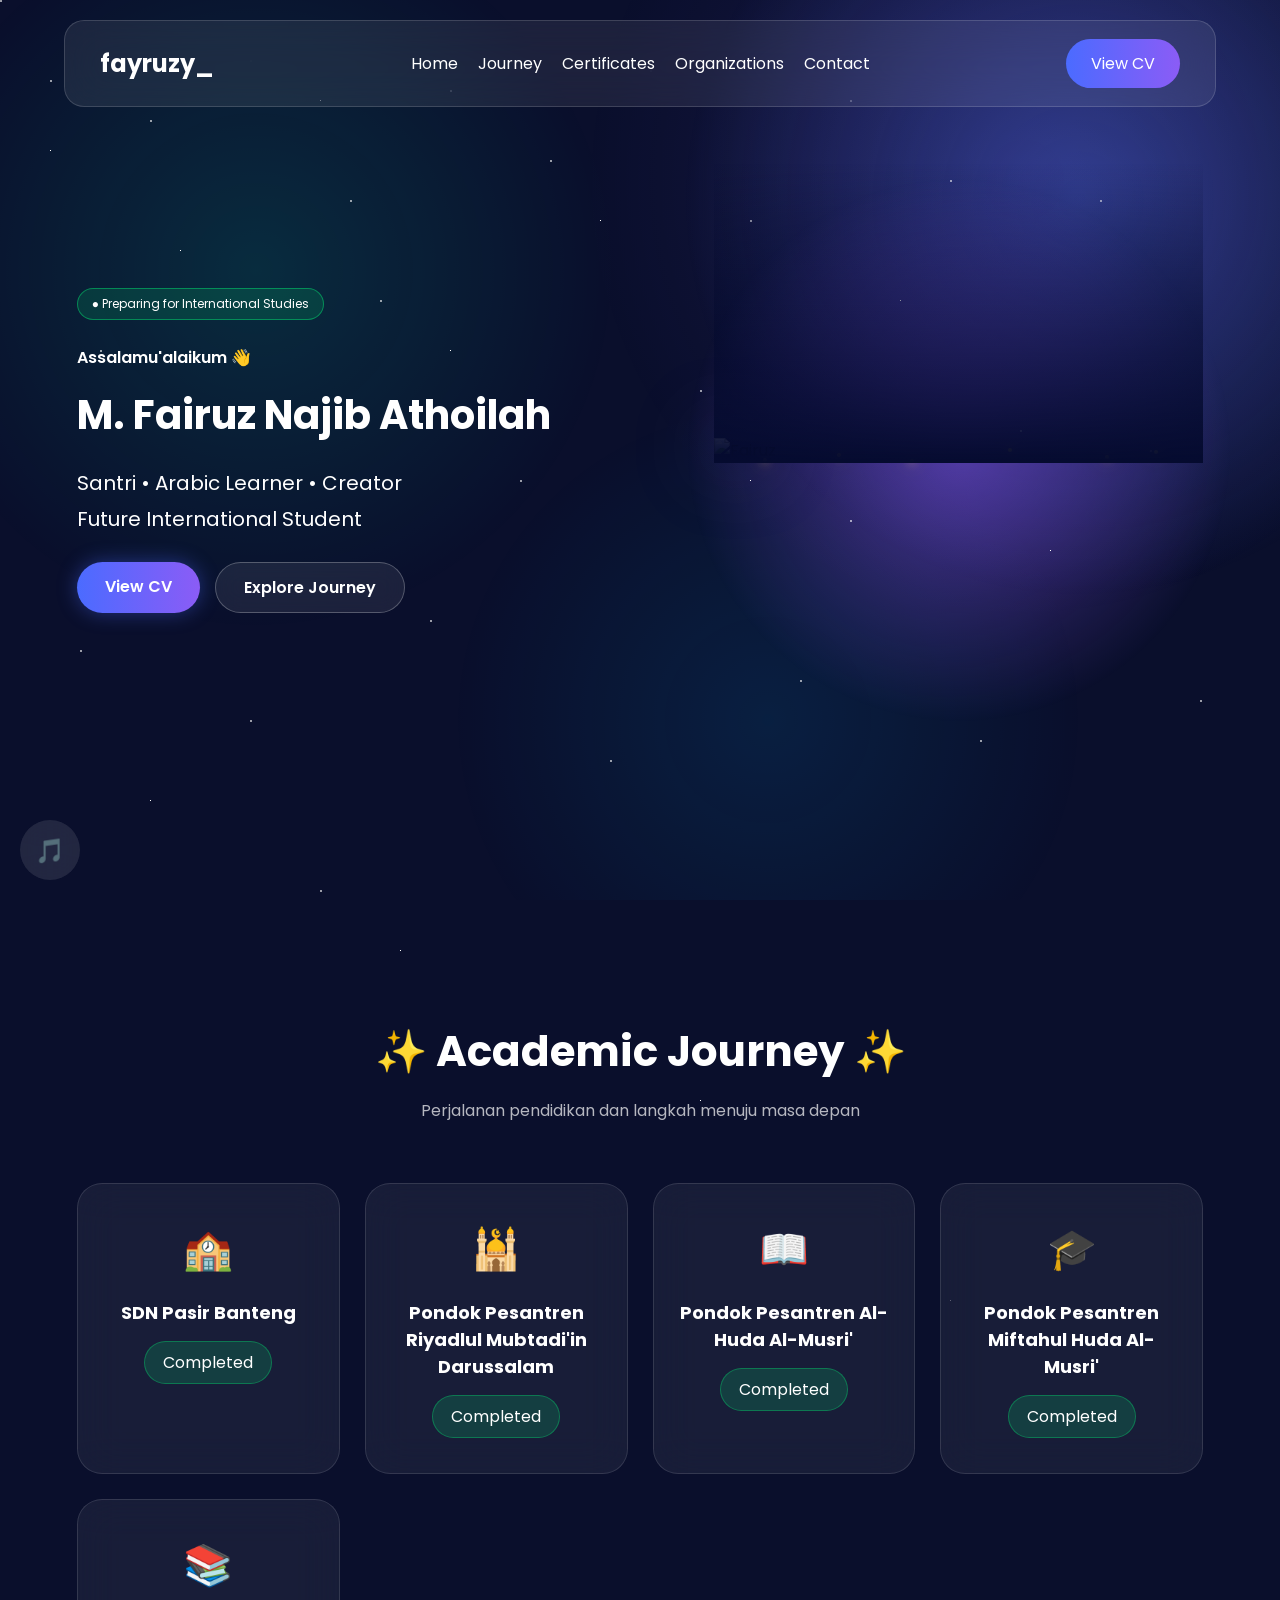
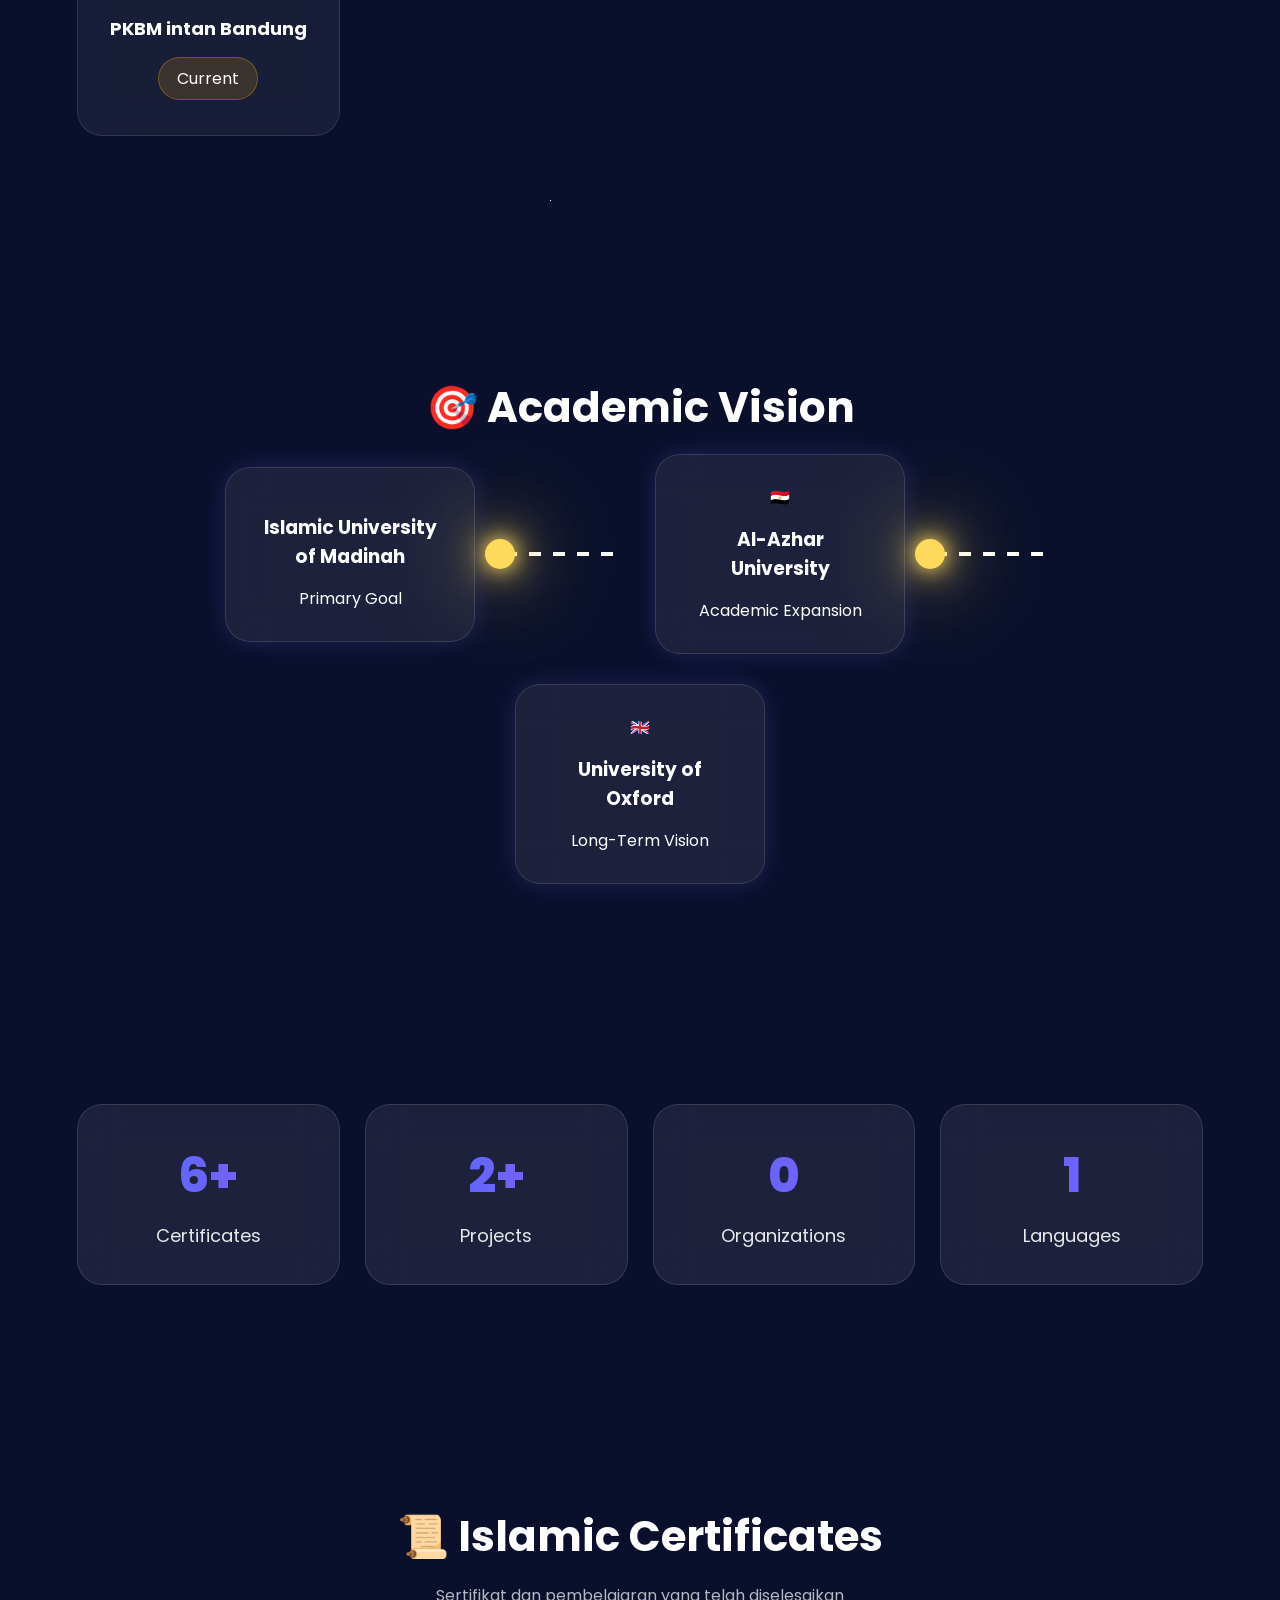
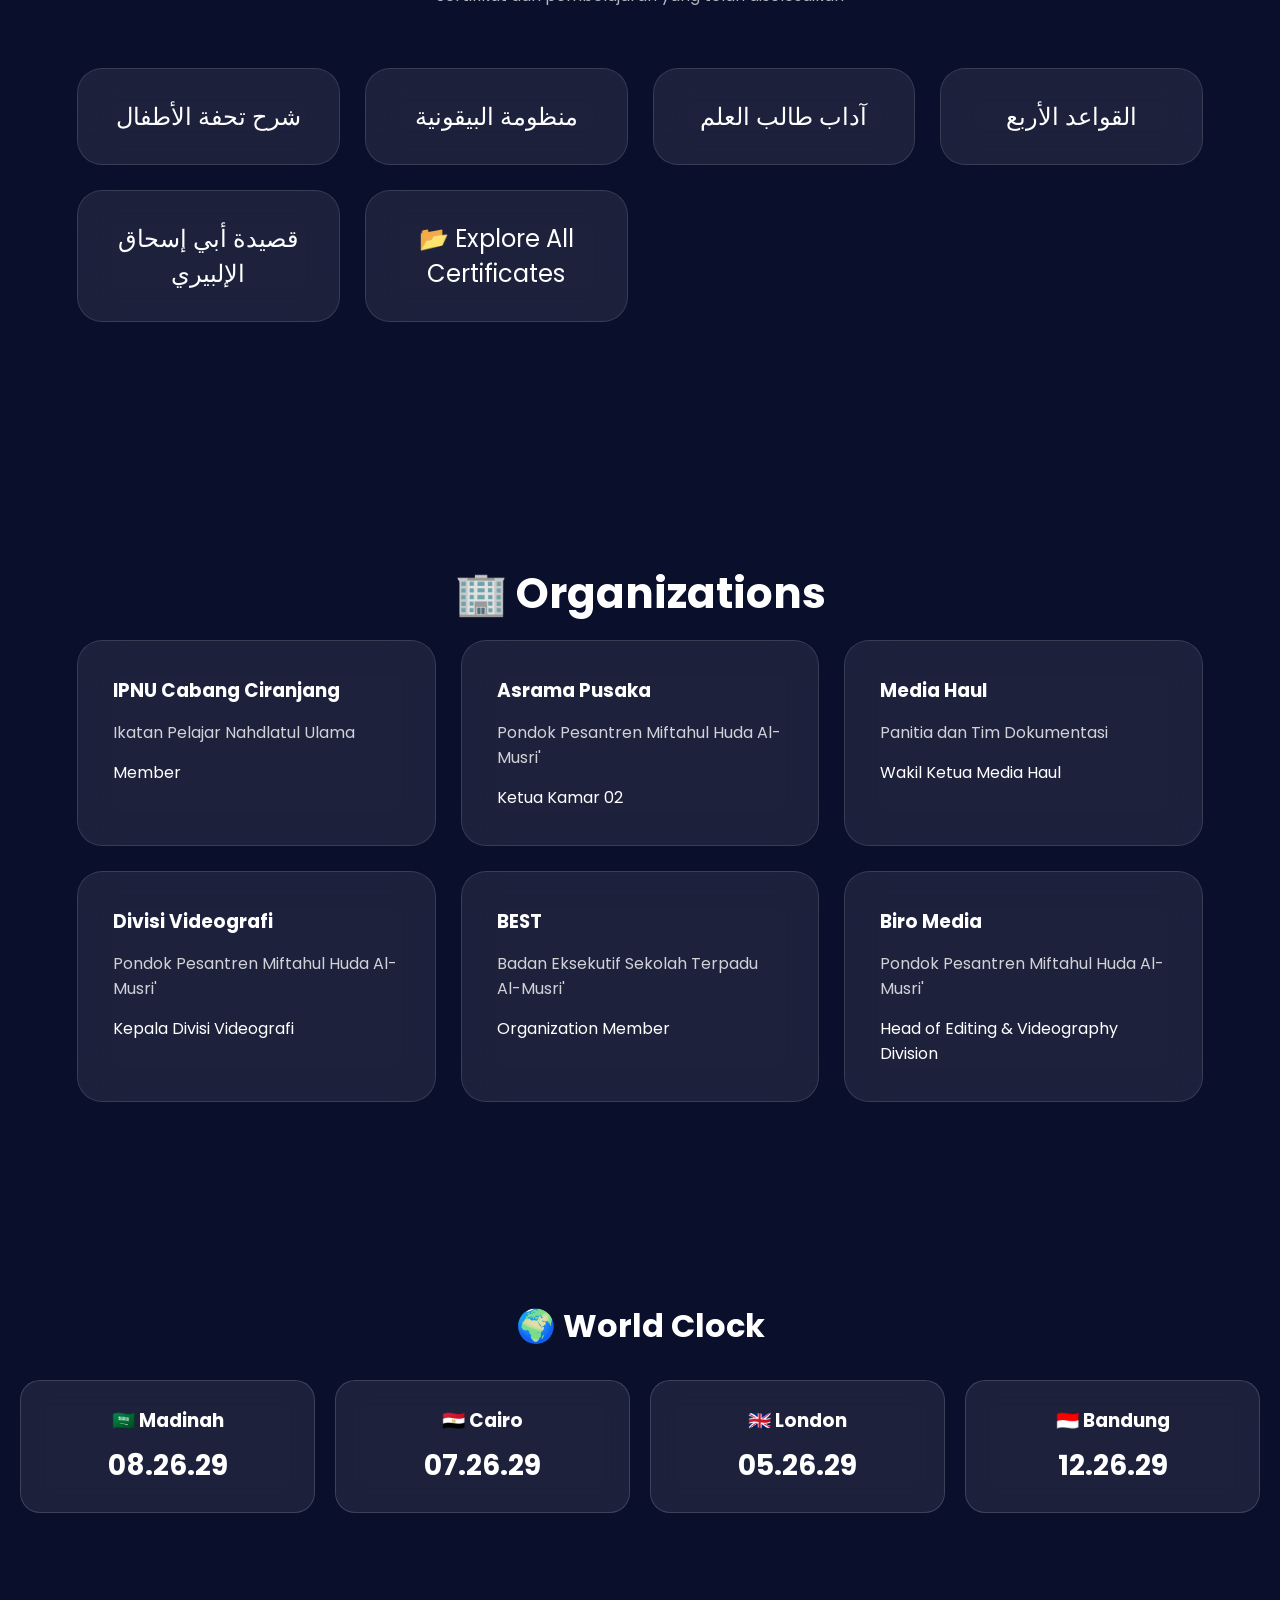
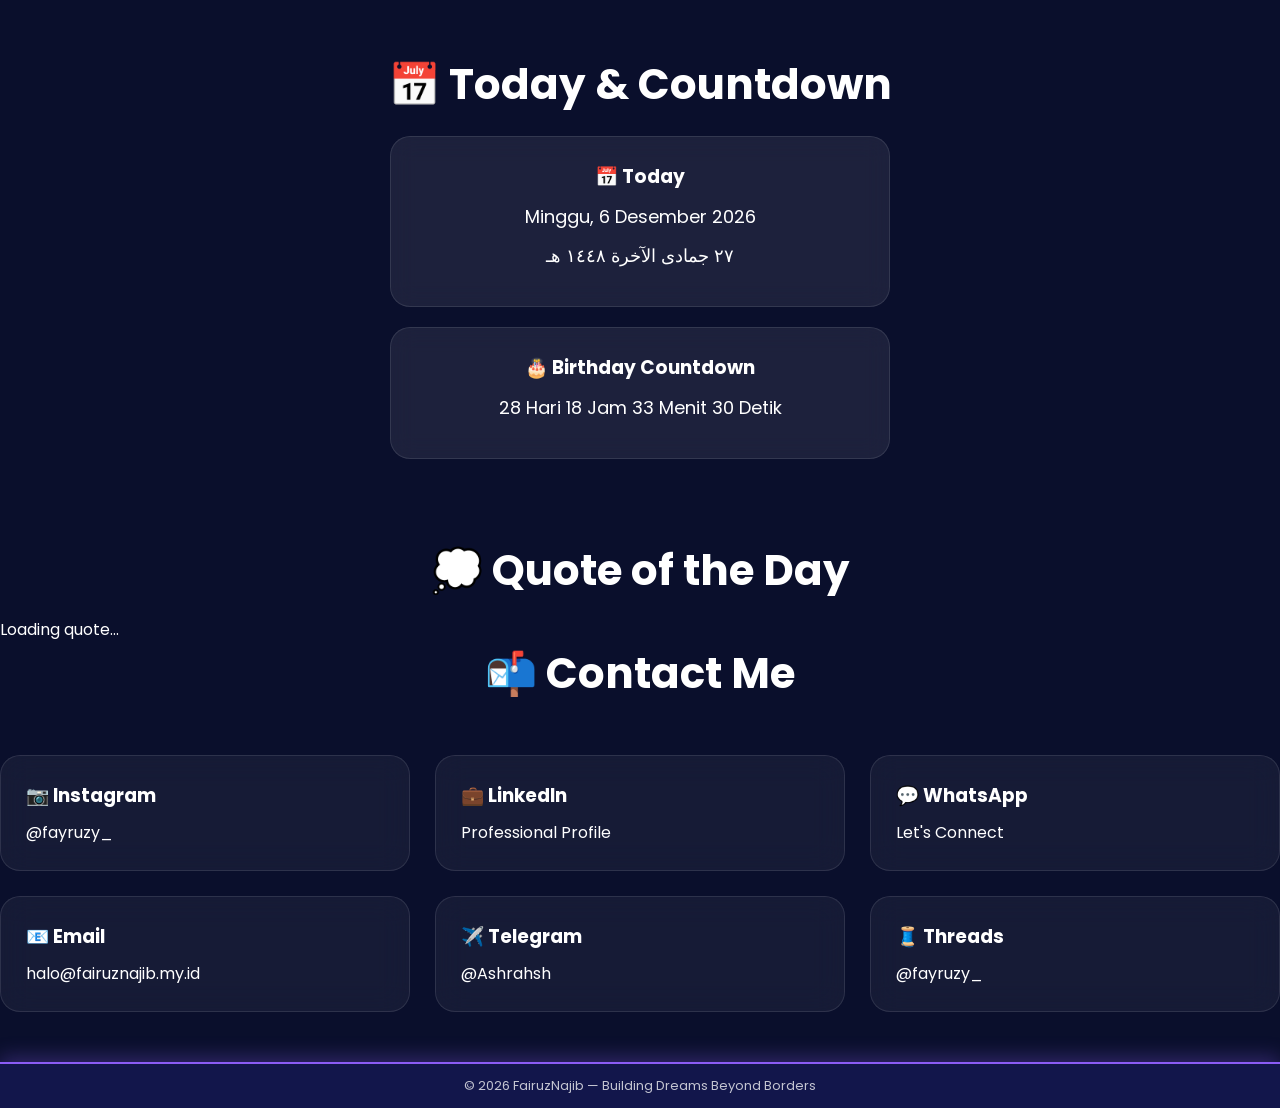
==== commit d2a9a7dc: "Add Quote of the Day section to index.html" ====
--- a/index.html
+++ b/index.html
@@ -445,81 +445,26 @@
 </div>
 
 </section>
-
-  <section id="about-me" class="about-me hidden">
-
-<div class="about-container">
-
-<div class="about-carousel">
-<div class="carousel-track">
-
-<img src="images/najib1.jpg" alt="Najib">
-<img src="images/najib2.jpg" alt="Najib">
-<img src="images/najib3.jpg" alt="Najib">
-<img src="images/najib4.jpg" alt="Najib">
-<img src="images/najib5.jpg" alt="Najib">
-
-</div>
-
-  </div>
-
-</div>
-
-<div class="about-content">
-
-<h2>
-Hai!, Saya Najib
-</h2>
-
-<p id="typing-text">
-Sedang membangun masa depan.
-</p>
-
-<p class="about-desc">
-
-Saya percaya tidak ada impian yang terlalu besar jika kita berani memulai, baik itu belajar bahasa baru atau mengejar studi ke ujung dunia. Bagi saya, hidup adalah tentang proses belajar tanpa henti. Lewat platform ini, saya ingin membagikan opini dan catatan perjalanan saya dalam mengejar mimpi-mimpi tersebut.
-
-</p>
-
-<div class="about-stats">
-
-<div class="about-mini-card">
-
-📈
-
-<h3>Lebih Baik</h3>
-
-<p>1% Setiap Hari</p>
-
-</div>
-
-<div class="about-mini-card">
-
-♾️
-
-<h3>Terus Berusaha</h3>
-
-<p>Tanpa Menyerah</p>
-
-</div>
-
-<div class="about-mini-card">
-
-🎂
-
-<h3>Usia</h3>
-
-<p>21 Tahun</p>
-
-</div>
-
-</div>
-
-</div>
+  <section class="quote-section">
+
+<h2 class="section-title">
+💭 Quote of the Day
+</h2>
+
+<div class="quote-card">
+
+<p id="daily-quote">
+Loading quote...
+</p>
+
+<span id="quote-author">
+</span>
 
 </div>
 
   </section>
+
+  
   <section id="contact" class="contact hidden">
 
 <h2 class="section-title">
--- a/style.css
+++ b/style.css
@@ -1631,3 +1631,126 @@
 }
 
 }
+
+.music-menu{
+position: fixed;
+bottom: 90px;
+left: 20px;
+
+width: 260px;
+
+background: rgba(20,20,40,.95);
+backdrop-filter: blur(15px);
+
+border: 1px solid rgba(255,255,255,.1);
+border-radius: 20px;
+
+padding: 15px;
+
+opacity: 0;
+visibility: hidden;
+
+transform: translateY(20px);
+
+transition: .3s;
+z-index: 999;
+}
+
+.music-menu.show{
+opacity: 1;
+visibility: visible;
+transform: translateY(0);
+}
+
+.music-menu h4{
+margin-bottom: 10px;
+color: white;
+}
+
+.song-item{
+padding: 10px;
+margin: 6px 0;
+
+border-radius: 10px;
+
+cursor: pointer;
+
+color: white;
+
+transition: .2s;
+}
+
+.song-item:hover{
+background: rgba(255,255,255,.1);
+}
+
+.about-container{
+display:grid;
+grid-template-columns:400px 1fr;
+gap:60px;
+align-items:center;
+max-width:1200px;
+margin:auto;
+padding:0 20px;
+    }
+.about-carousel{
+width:100%;
+height:700px;
+overflow:hidden;
+position:relative;
+}
+.carousel-track{
+display:flex;
+flex-direction:column;
+gap:20px;
+animation:scrollPhotos 20s linear infinite;
+}
+
+..carousel-track img{
+width:100%;
+height:250px;
+object-fit:cover;
+border-radius:20px;
+opacity:.6;
+transition:.4s;
+}
+.carousel-track img:hover{
+opacity:1;
+transform:scale(1.05);
+}
+
+@keyframes scrollPhotos{
+0%{
+transform:translateY(0);
+}
+
+100%{
+transform:translateY(-50%);
+}
+}
+
+@media screen and (max-width:768px){
+
+.about-container{
+display:flex;
+flex-direction:column;
+gap:30px;
+}
+
+.about-carousel{
+width:100%;
+height:250px;
+}
+
+.about-content{
+padding:0 20px;
+}
+
+
+.about-stats{
+display:grid;
+grid-template-columns:1fr;
+gap:15px;
+}
+
+}
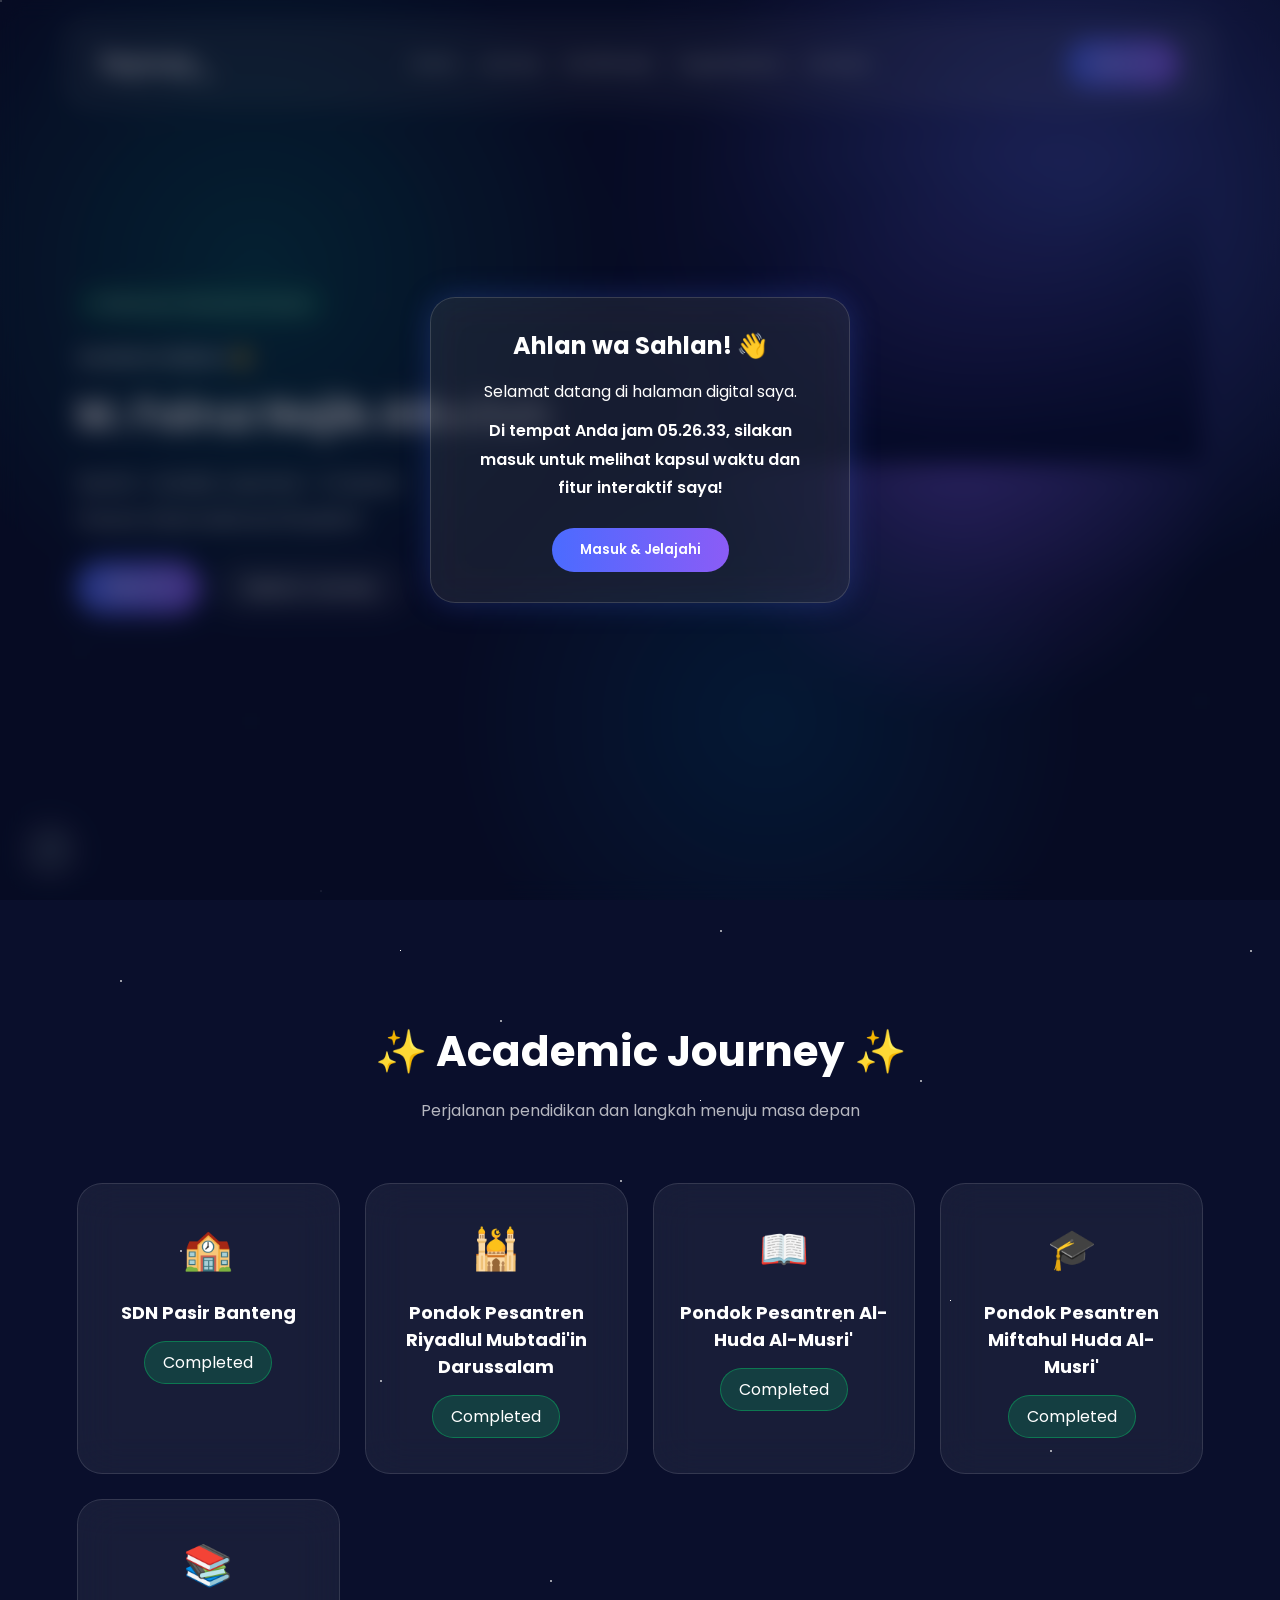
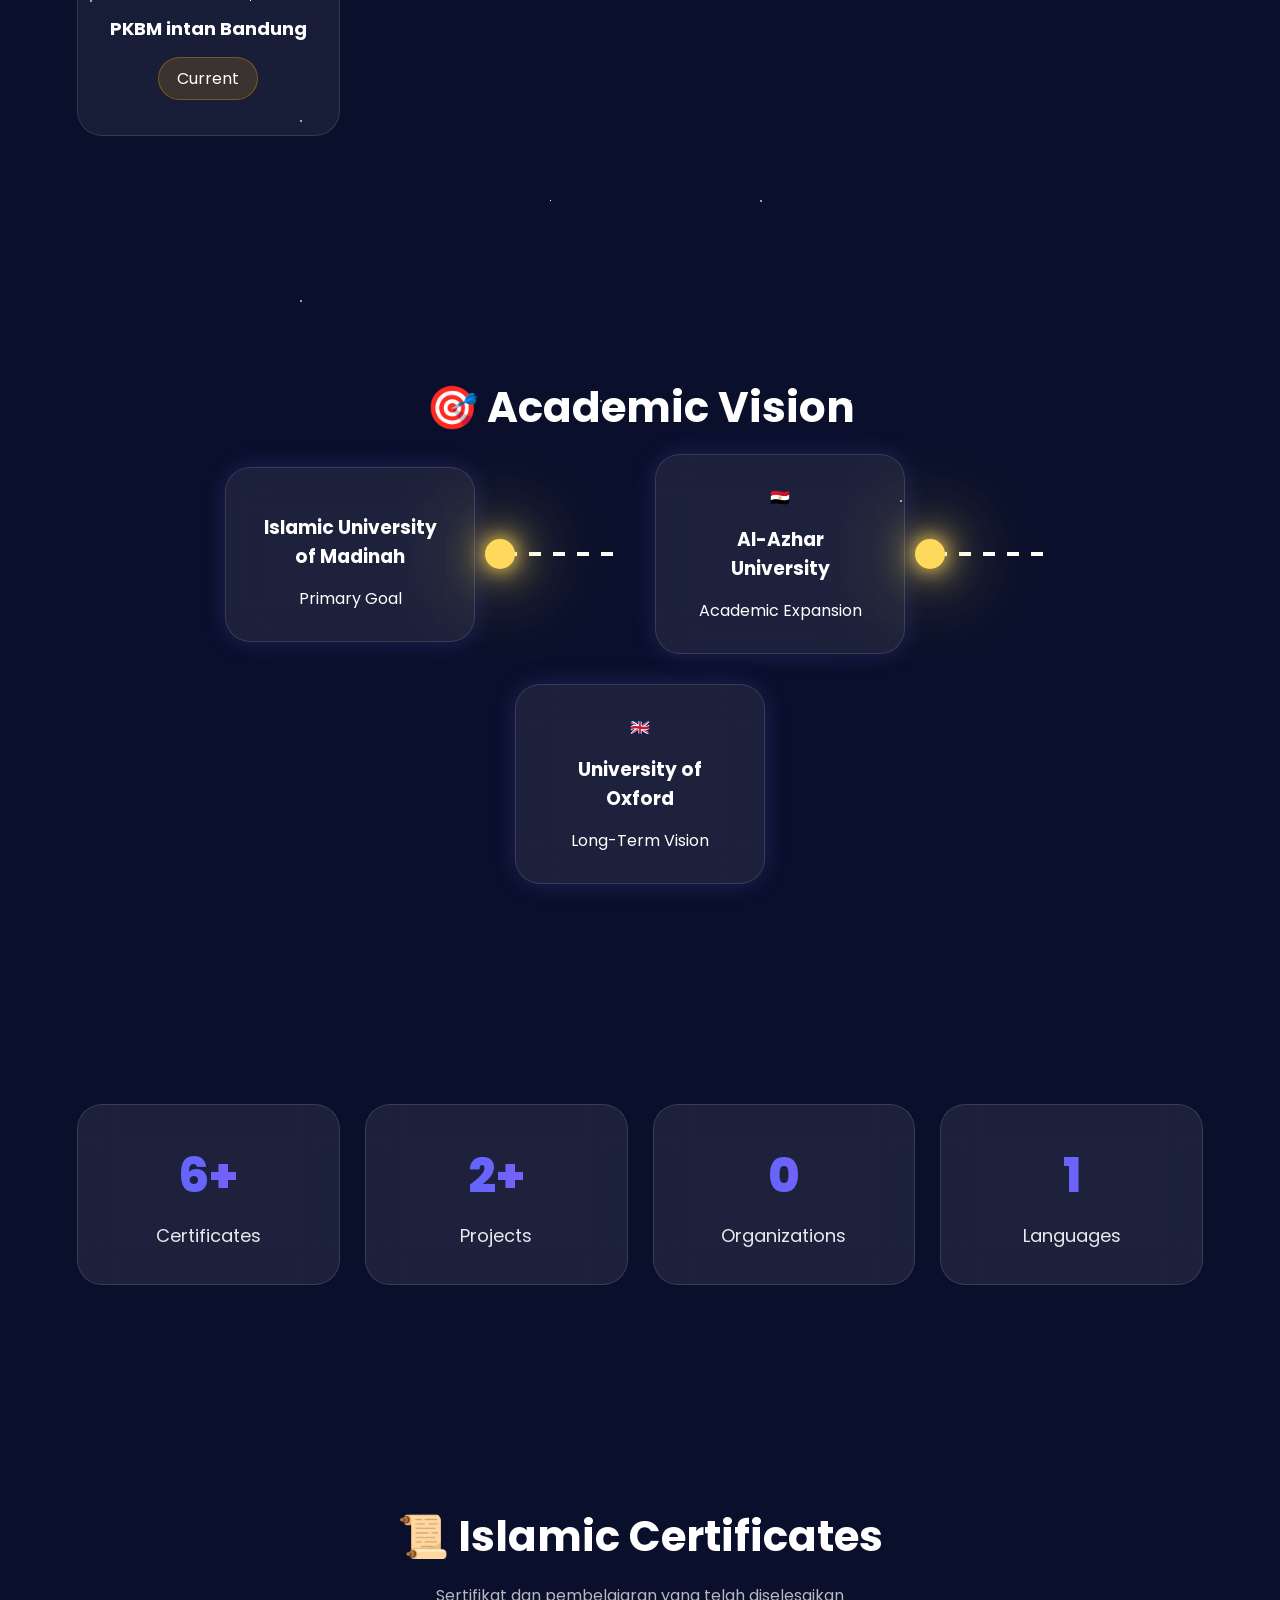
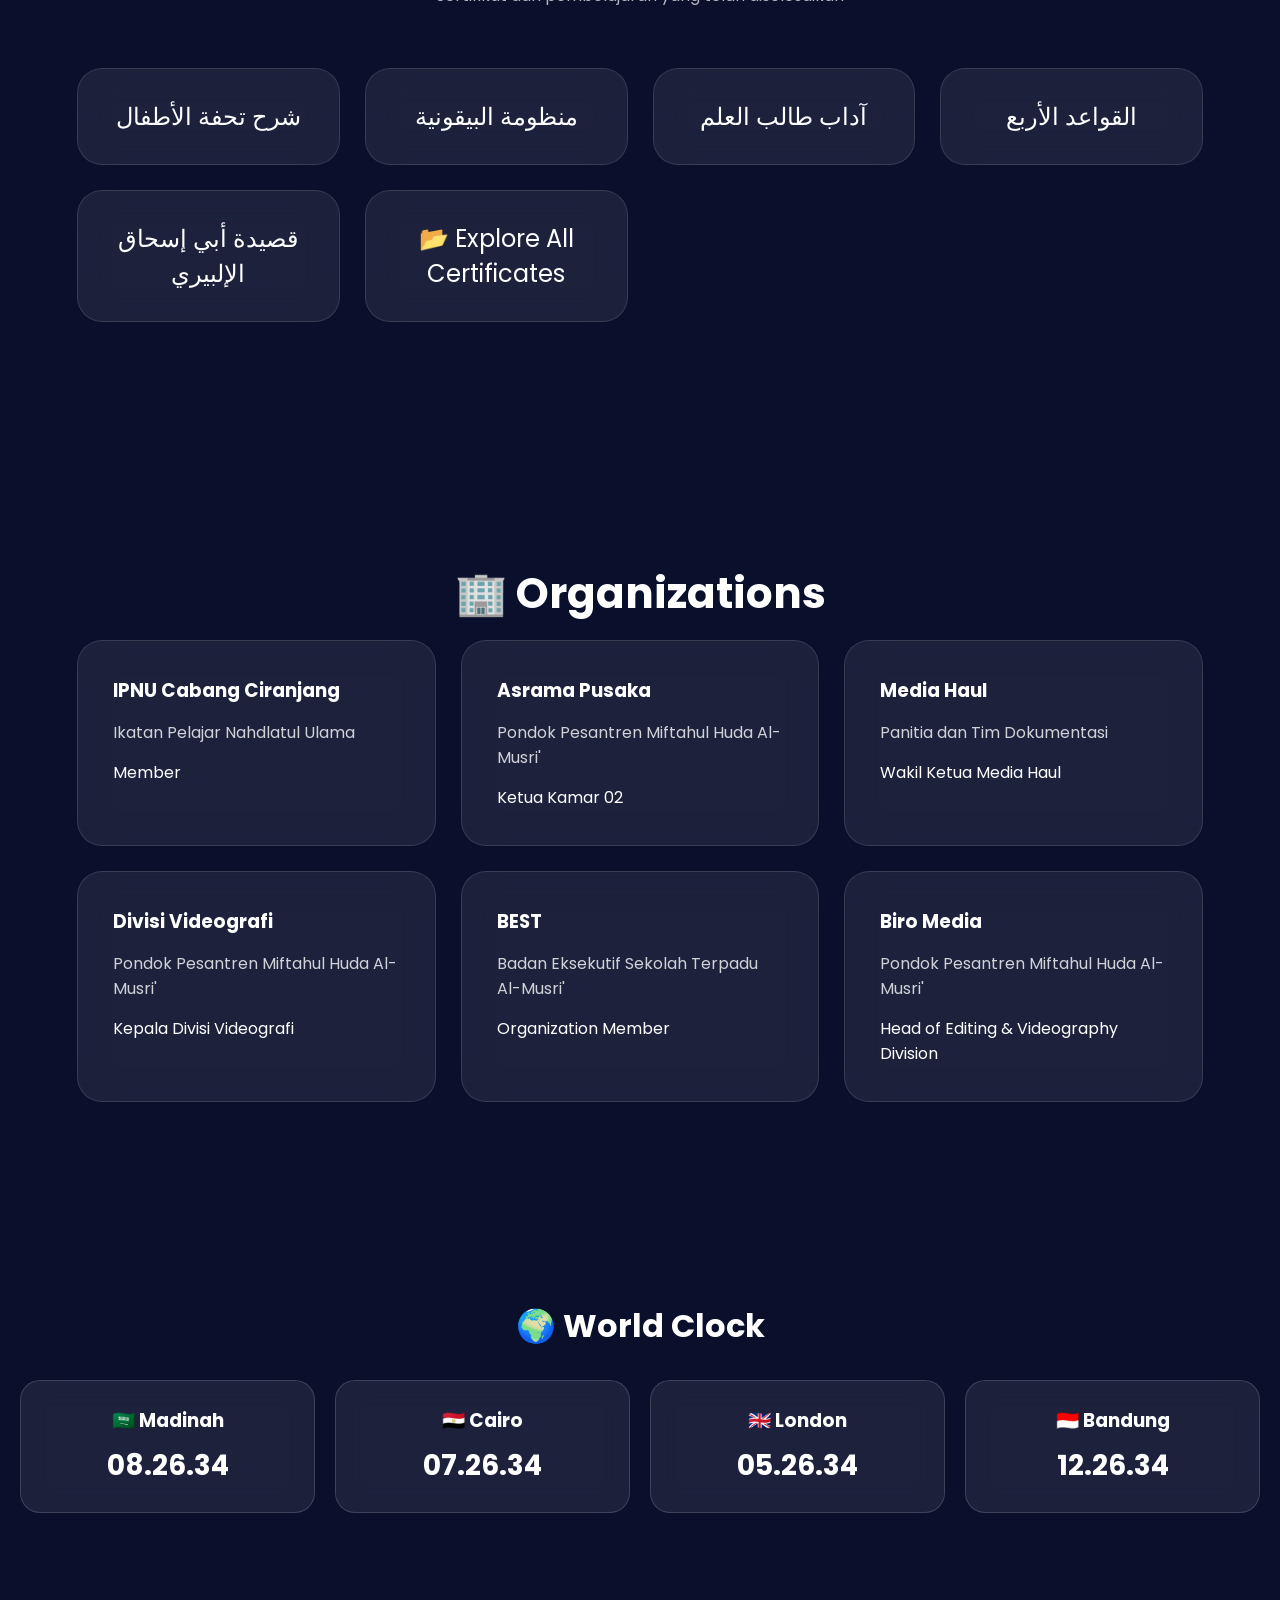
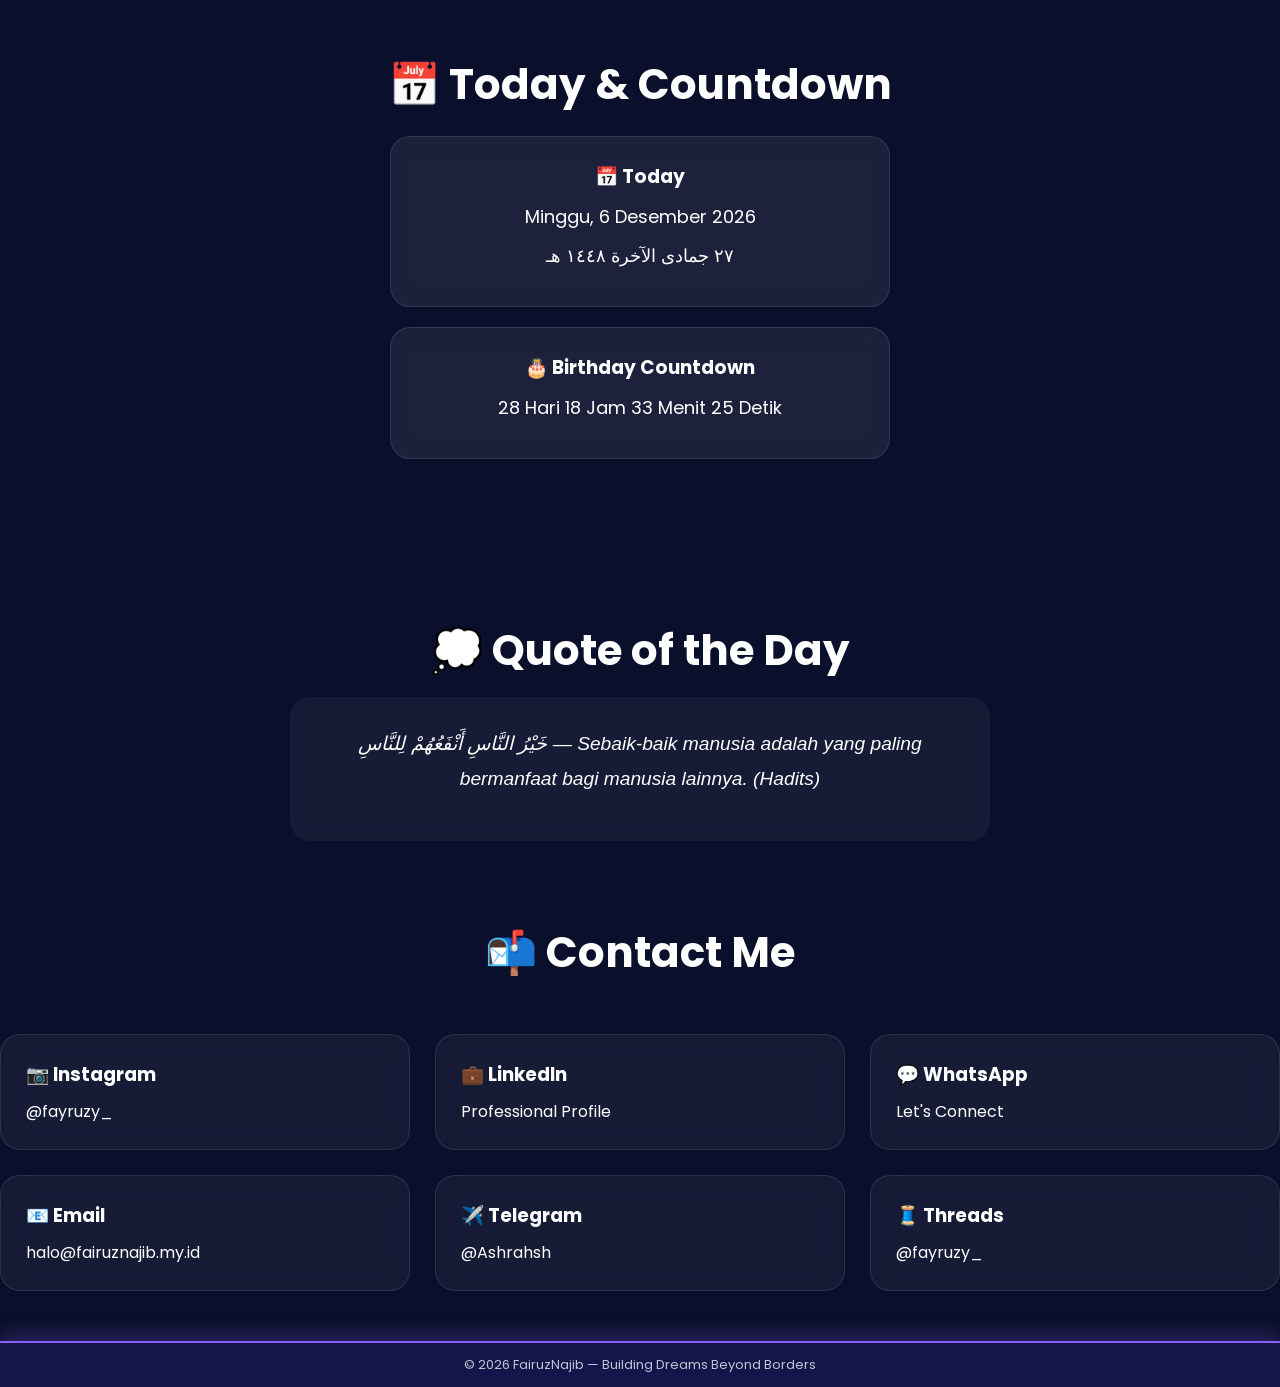
==== commit 7479f352: "Update index.html" ====
--- a/index.html
+++ b/index.html
@@ -15,6 +15,27 @@
 </head>
 
 <body>
+  <div id="welcome-overlay">
+
+  <div class="welcome-card">
+
+    <h2>Ahlan wa Sahlan! 👋</h2>
+
+    <p>
+      Selamat datang di halaman digital saya.
+    </p>
+
+    <p id="visitor-time">
+TES BERHASIL
+    </p>
+
+    <button id="enter-site">
+      Masuk & Jelajahi
+    </button>
+
+  </div>
+
+  </div>
 
 <nav class="navbar">
 
@@ -389,7 +410,7 @@
 </div>
 
 </section>
-  <section class="world-clock">
+<section class="world-clock hidden">
 
 <h2>🌍 World Clock</h2>
 
@@ -418,7 +439,7 @@
 </div>
 
   </section>
-<section class="today-section">
+<section class="today-section hidden">
 
 <h2 class="section-title">📅 Today & Countdown</h2>
 
@@ -445,7 +466,7 @@
 </div>
 
 </section>
-  <section class="quote-section">
+<section class="quote-section hidden">
 
 <h2 class="section-title">
 💭 Quote of the Day
@@ -525,7 +546,29 @@
 menu.classList.toggle('active');
 });
 </script>
-  <audio id="bgMusic" loop>
+  <script>
+
+document.addEventListener('click', (e) => {
+
+const menuToggle =
+document.querySelector('.menu-toggle');
+
+const menu =
+document.querySelector('.menu');
+
+if (
+!menu.contains(e.target) &&
+!menuToggle.contains(e.target)
+) {
+
+menu.classList.remove('active');
+
+}
+
+});
+
+  </script>
+<audio id="bgMusic">
     <source src="Hindia - Cincin Official Lyric Video.mp3" type="audio/mpeg">
   </audio>
   
@@ -533,7 +576,10 @@
   <div id="musicMenu" class="music-menu">
 
 <h4>🎵 Music Player</h4>
-
+<div class="song-item"
+onclick="toggleMusic()">
+⏯️ Play / Pause
+</div>
 <div class="song-item"
 onclick="changeMusic('Hindia - Cincin Official Lyric Video.mp3')">
 🎶 Cincin
@@ -555,20 +601,23 @@
 </div>
 
   </div>
+<script src="main.js"></script>
+
+<div class="stars"></div>
+
+<div class="shooting-stars">
+    <span></span>
+    <span></span>
+    <span></span>
+    <span></span>
+</div>
+
+<div class="copyright-bar">
+© 2026 FairuzNajib — Building Dreams Beyond Borders
+
+</div>
+
+
+</body>
   
-  <script src="main.js"></script>
-
-
-  <div class="stars"></div>
-  
-
-<div class="copyright-bar">
-
-© 2026 FairuzNajib — Building Dreams Beyond Borders
-
-</div>
-
-
-</body>
-
 </html>
--- a/style.css
+++ b/style.css
@@ -1174,11 +1174,10 @@
 pointer-events:none;
 
 background:
-radial-gradient(circle at 20% 30%, rgba(0,255,200,.12), transparent 30%),
-radial-gradient(circle at 80% 20%, rgba(120,80,255,.15), transparent 35%),
-radial-gradient(circle at 60% 80%, rgba(0,180,255,.10), transparent 30%);
-
-animation:auroraMove 15s ease-in-out infinite;
+radial-gradient(circle at 20% 30%, rgba(0,255,200,.20), transparent 30%),
+radial-gradient(circle at 80% 20%, rgba(120,80,255,.22), transparent 35%),
+radial-gradient(circle at 60% 80%, rgba(0,180,255,.18), transparent 30%);
+animation:auroraMove 5s ease-in-out infinite;
 
 z-index:-2;
 }
@@ -1186,15 +1185,25 @@
 @keyframes auroraMove{
 
 0%{
-transform:translate(0,0);
+transform:translate(0,0) scale(1);
+}
+
+25%{
+transform:translate(-40px,20px) scale(1.05);
 }
 
 50%{
-transform:translate(-30px,20px);
+transform:translate(30px,-20px) scale(1.1);
+}
+
+75%{
+transform:translate(-20px,30px) scale(1.05);
 }
 
 100%{
-transform:translate(0,0);
+transform:translate(0,0) scale(1);
+}
+
 }
 
     }
@@ -1684,73 +1693,119 @@
 background: rgba(255,255,255,.1);
 }
 
-.about-container{
-display:grid;
-grid-template-columns:400px 1fr;
-gap:60px;
+.quote-section{
+padding:80px 10%;
+text-align:center;
+}
+
+.quote-card{
+max-width:700px;
+margin:auto;
+padding:30px;
+border-radius:20px;
+backdrop-filter:blur(10px);
+background:rgba(255,255,255,0.05);
+}
+
+#daily-quote{
+font-size:1.2rem;
+font-style:italic;
+line-height:1.8;
+margin-bottom:15px;
+}
+
+#quote-author{
+opacity:0.8;
+font-weight:600;
+}
+#welcome-overlay{
+position:fixed;
+inset:0;
+
+display:flex;
+justify-content:center;
 align-items:center;
-max-width:1200px;
-margin:auto;
-padding:0 20px;
-    }
-.about-carousel{
-width:100%;
-height:700px;
-overflow:hidden;
-position:relative;
-}
-.carousel-track{
-display:flex;
-flex-direction:column;
-gap:20px;
-animation:scrollPhotos 20s linear infinite;
-}
-
-..carousel-track img{
-width:100%;
-height:250px;
-object-fit:cover;
-border-radius:20px;
-opacity:.6;
-transition:.4s;
-}
-.carousel-track img:hover{
-opacity:1;
-transform:scale(1.05);
-}
-
-@keyframes scrollPhotos{
-0%{
+
+background:rgba(5,10,30,.55);
+backdrop-filter:blur(12px);
+
+z-index:99999;
+
+transition:opacity .5s ease;
+}
+
+#welcome-overlay.hide{
+opacity:0;
+pointer-events:none;
+}
+
+.welcome-card{
+
+width:90%;
+max-width:420px;
+
+padding:30px;
+
+text-align:center;
+
+border-radius:25px;
+
+background:rgba(255,255,255,.08);
+
+border:1px solid rgba(255,255,255,.15);
+
+backdrop-filter:blur(20px);
+
+box-shadow:
+0 0 30px rgba(75,107,255,.25);
+
+animation:floatCard 4s ease-in-out infinite;
+}
+
+.welcome-card h2{
+margin-bottom:15px;
+}
+
+.welcome-card p{
+margin:10px 0;
+line-height:1.8;
+}
+
+#visitor-time{
+color:#ffd95c;
+font-weight:600;
+}
+
+#enter-site{
+
+margin-top:15px;
+
+padding:12px 28px;
+
+border:none;
+border-radius:50px;
+
+cursor:pointer;
+
+font-weight:600;
+
+color:white;
+
+background:linear-gradient(
+90deg,
+#4b6bff,
+#8b5cf6
+);
+}
+
+@keyframes floatCard{
+
+0%,100%{
 transform:translateY(0);
 }
 
-100%{
-transform:translateY(-50%);
-}
-}
-
-@media screen and (max-width:768px){
-
-.about-container{
-display:flex;
-flex-direction:column;
-gap:30px;
-}
-
-.about-carousel{
-width:100%;
-height:250px;
-}
-
-.about-content{
-padding:0 20px;
-}
-
-
-.about-stats{
-display:grid;
-grid-template-columns:1fr;
-gap:15px;
-}
-
-}
+50%{
+transform:translateY(-10px);
+}
+
+}
